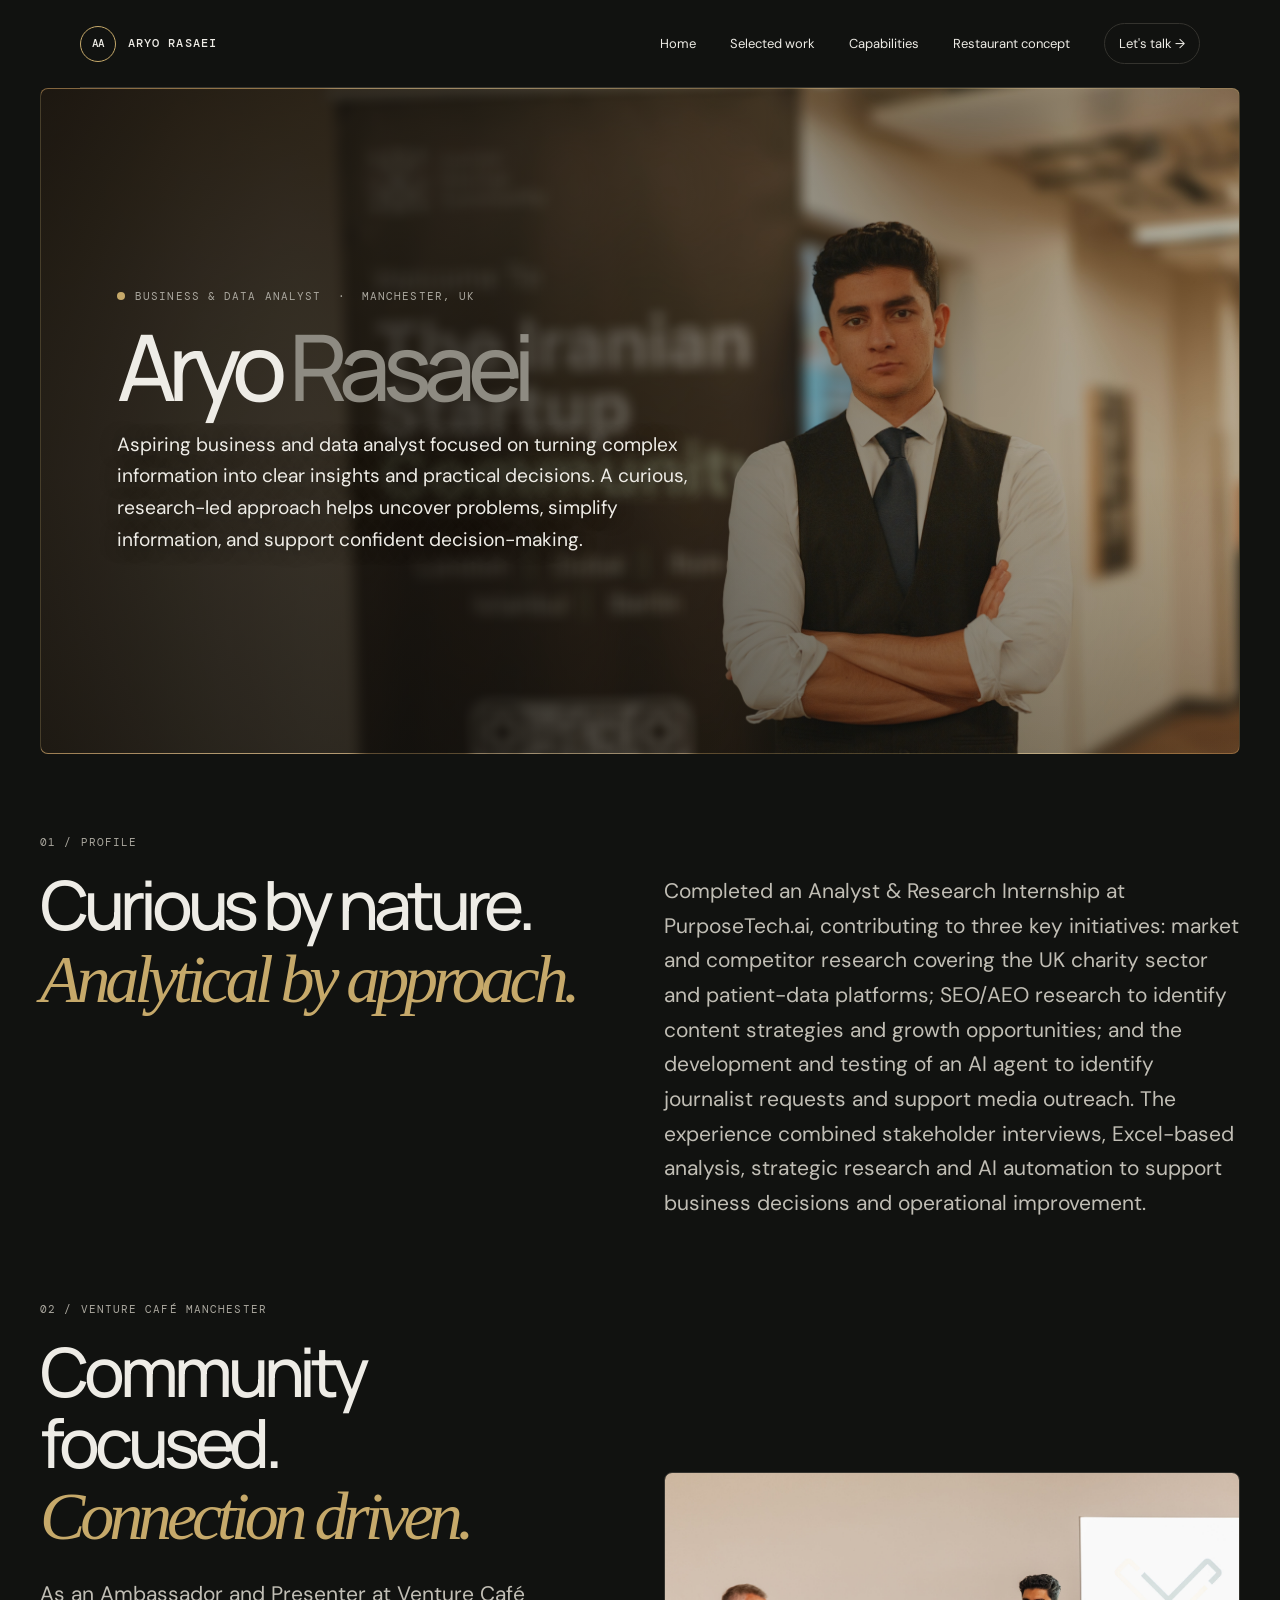
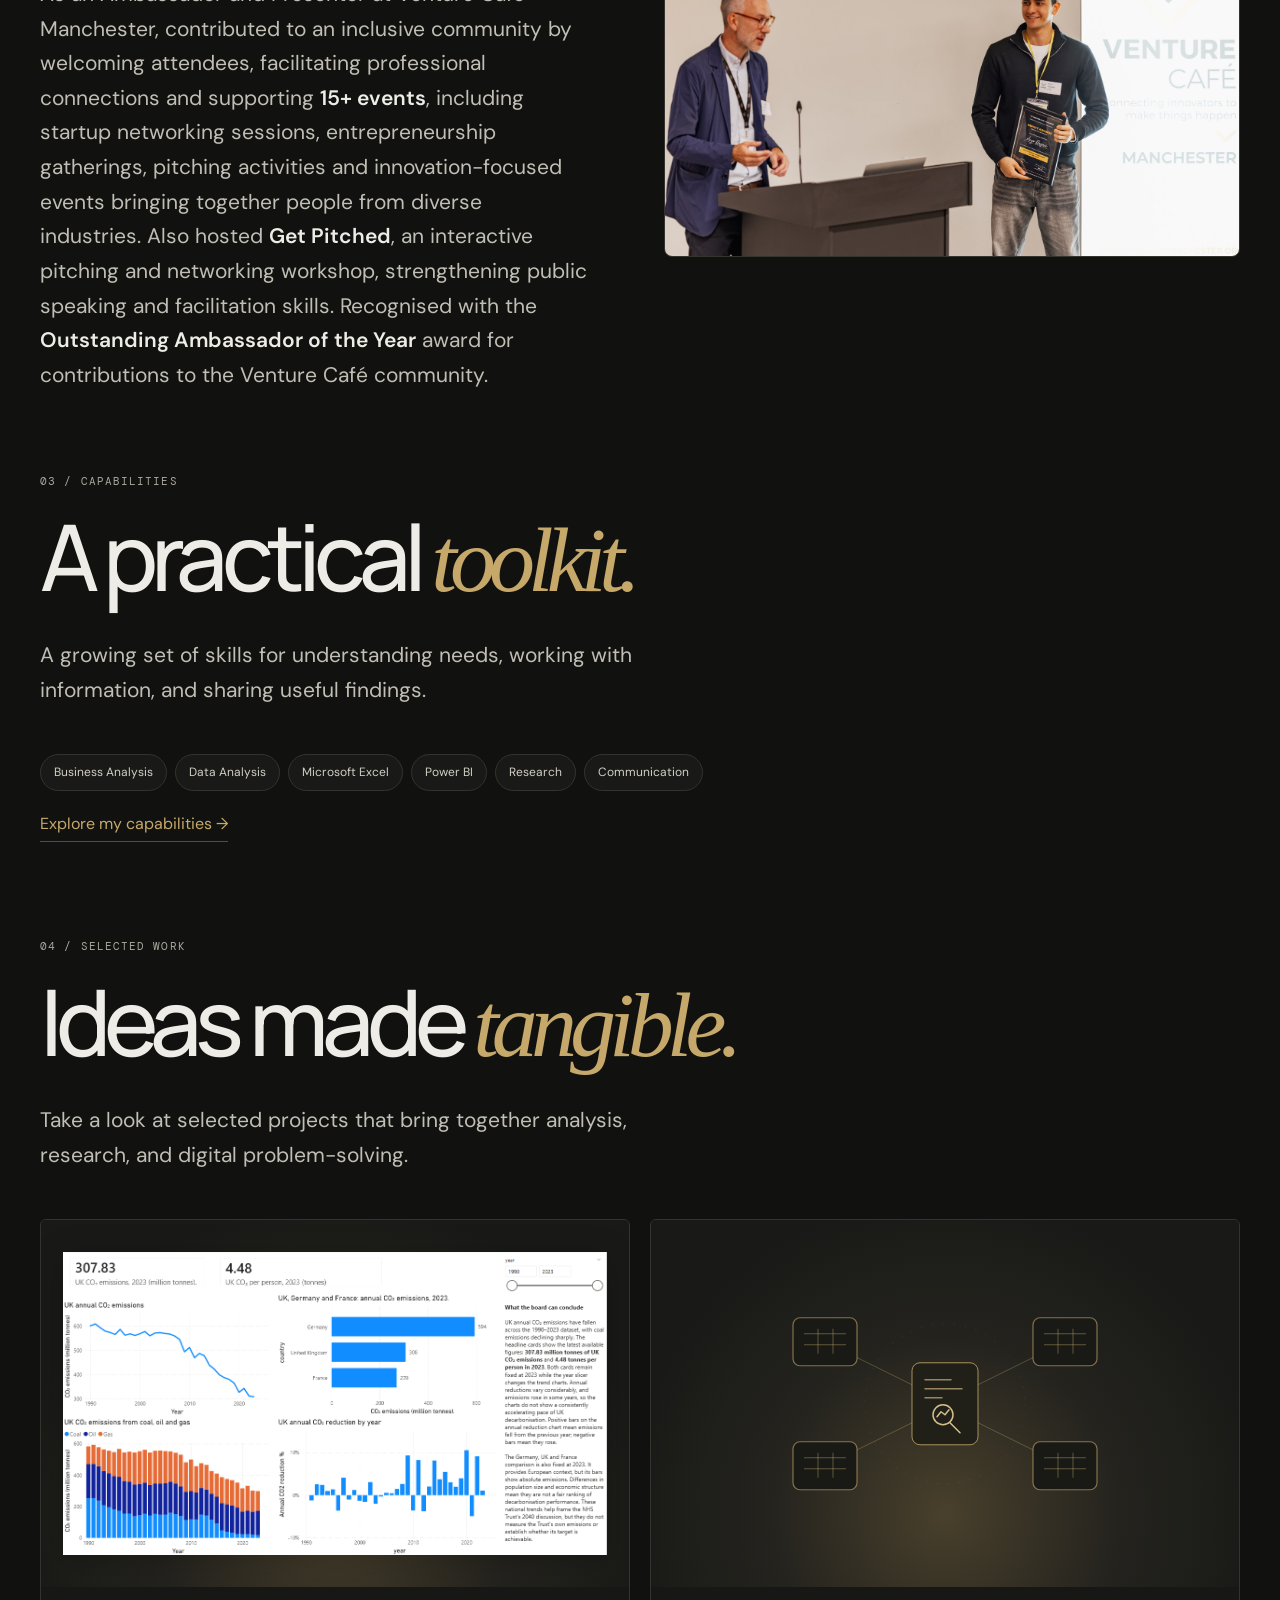
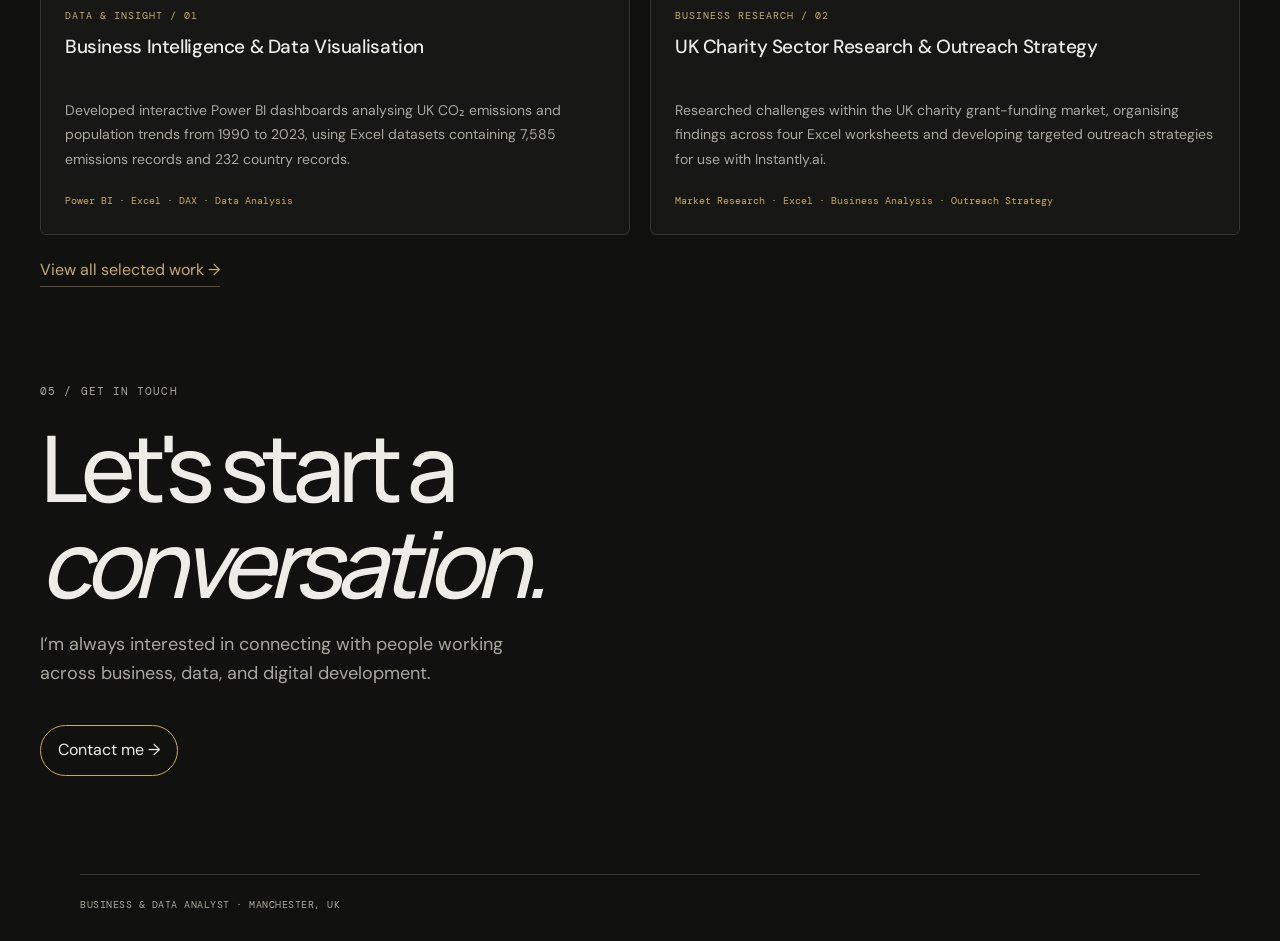
==== index.html @ bb2eeefb "Add responsive navigation menu Add an accessible collapsible menu for compact screens, with keyboard" ====
<!doctype html>
<html lang="en">
<head>
  <meta charset="utf-8">
  <meta name="viewport" content="width=device-width, initial-scale=1">
  <meta name="theme-color" content="#f5f4ef">
  <meta name="description" content="Aryo Rasaei is an aspiring business and data analyst who turns information into clear insights and practical decisions.">
  <title>Aryo Rasaei - Business &amp; Data Analyst</title>
  <link rel="preconnect" href="https://fonts.googleapis.com">
  <link rel="preconnect" href="https://fonts.gstatic.com" crossorigin>
  <link href="https://fonts.googleapis.com/css2?family=DM+Mono:wght@400;500&family=DM+Sans:wght@400;500;600;700&family=Manrope:wght@400;500;600;700;800&display=swap" rel="stylesheet">
  <link rel="stylesheet" href="assets/css/styles.css">
</head>
<body class="homepage">
  <div class="grain" aria-hidden="true"></div>
  <header class="topbar">
    <a class="brand" href="#home" aria-label="Aryo Rasaei, home"><span class="brand-mark">AA</span><span>ARYO RASAEI</span></a>
    <nav aria-label="Main navigation">
      <a href="index.html#home">Home</a>
      <a href="showcase.html">Selected work</a>
      <a href="skills.html">Capabilities</a>
      <a href="restauraunt.html">Restaurant concept</a>
      <a class="nav-cta" href="contact.html">Let's talk &rarr;</a>
    </nav>
  </header>
  <main>
    <section class="hero hero-cinematic" id="home" aria-label="Introduction">
      <div class="hero-overlay">
        <div class="eyebrow reveal"><span class="status-dot"></span>Business &amp; data analyst&nbsp; &middot; &nbsp;Manchester, UK</div>
        <h1 class="reveal delay-1"><span class="name-word">Aryo</span> <span class="soft name-word">Rasaei</span></h1>
        <p class="hero-intro reveal delay-2">Aspiring business and data analyst focused on turning complex information into clear insights and practical decisions. A curious, research-led approach helps uncover problems, simplify information, and support confident decision-making.</p>
      </div>
    </section>

    <section class="section" id="about" aria-labelledby="about-title">
      <p class="section-kicker">01 / Profile</p>
      <div class="about-layout">
        <h2 class="page-title" id="about-title"><span class="heading-word">Curious</span> <span class="heading-word">by</span> <span class="heading-word">nature.</span><br><em><span class="heading-word">Analytical</span> <span class="heading-word">by</span> <span class="heading-word">approach.</span></em></h2>
        <p class="hero-copy">Completed an Analyst &amp; Research Internship at PurposeTech.ai, contributing to three key initiatives: market and competitor research covering the UK charity sector and patient-data platforms; SEO/AEO research to identify content strategies and growth opportunities; and the development and testing of an AI agent to identify journalist requests and support media outreach. The experience combined stakeholder interviews, Excel-based analysis, strategic research and AI automation to support business decisions and operational improvement.</p>
      </div>
    </section>

    <section class="section" id="venture-cafe" aria-labelledby="venture-cafe-title">
      <p class="section-kicker">02 / VENTURE CAFÉ MANCHESTER</p>
      <div class="about-layout venture-layout">
        <div>
          <h2 class="page-title" id="venture-cafe-title"><span class="heading-word">Community</span> <span class="heading-word">focused.</span><br><em><span class="heading-word">Connection</span> <span class="heading-word">driven.</span></em></h2>
          <p class="hero-copy">As an Ambassador and Presenter at Venture Café Manchester, contributed to an inclusive community by welcoming attendees, facilitating professional connections and supporting <strong>15+ events</strong>, including startup networking sessions, entrepreneurship gatherings, pitching activities and innovation-focused events bringing together people from diverse industries. Also hosted <strong>Get Pitched</strong>, an interactive pitching and networking workshop, strengthening public speaking and facilitation skills. Recognised with the <strong>Outstanding Ambassador of the Year</strong> award for contributions to the Venture Café community.</p>
        </div>
        <img class="venture-photo" src="assets/images/venture-cafe.jpg" width="1919" height="1279" alt="Aryo Rasaei holding his Outstanding Ambassador of the Year award beside a presenter at Venture Café Manchester." loading="lazy" decoding="async">
      </div>
    </section>

    <section class="section" id="capabilities" aria-labelledby="capabilities-title">
      <p class="section-kicker">03 / Capabilities</p>
      <h2 class="page-title" id="capabilities-title"><span class="heading-word">A</span> <span class="heading-word">practical</span> <em><span class="heading-word">toolkit.</span></em></h2>
      <p class="hero-copy">A growing set of skills for understanding needs, working with information, and sharing useful findings.</p>
      <div class="tags capability-preview" aria-label="Core capabilities">
        <span>Business Analysis</span><span>Data Analysis</span><span>Microsoft Excel</span>
        <span>Power BI</span><span>Research</span><span>Communication</span>
      </div>
      <p><a class="text-link" href="skills.html">Explore my capabilities &rarr;</a></p>
    </section>

    <section class="section" id="portfolio" aria-labelledby="portfolio-title">
      <p class="section-kicker">04 / Selected work</p>
      <h2 class="page-title" id="portfolio-title"><span class="heading-word">Ideas</span> <span class="heading-word">made</span> <em><span class="heading-word">tangible.</span></em></h2>
      <p class="hero-copy">Take a look at selected projects that bring together analysis, research, and digital problem-solving.</p>
      <div class="work-cards">
        <a class="work-card work-card-data" href="showcase.html#powerbi-project-title" aria-labelledby="home-powerbi-title" aria-describedby="home-powerbi-description">
          <span class="work-card-art">
            <img class="work-card-visual work-card-dashboard" src="assets/images/Screenshot%202026-11-14%20224206.png" width="1165" height="650" alt="UK CO2 emissions Power BI dashboard showing headline figures, historical trends, fuel sources and a country comparison." loading="lazy" decoding="async">
          </span>
          <span class="work-card-copy">
            <small>DATA &amp; INSIGHT / 01</small>
            <strong id="home-powerbi-title">Business Intelligence &amp; Data Visualisation</strong>
            <span class="work-card-description" id="home-powerbi-description">Developed interactive Power BI dashboards analysing UK CO&#8322; emissions and population trends from 1990 to 2023, using Excel datasets containing 7,585 emissions records and 232 country records.</span>
            <span class="work-card-skills">Power BI &middot; Excel &middot; DAX &middot; Data Analysis</span>
          </span>
        </a>
        <a class="work-card work-card-research" href="showcase.html#research-project-title" aria-labelledby="home-research-title" aria-describedby="home-research-description">
          <span class="work-card-art" aria-hidden="true">
            <!-- Four worksheet nodes connect to a central research document. -->
            <svg class="work-card-visual work-card-research-map" viewBox="0 0 480 270" focusable="false" fill="none">
              <g stroke="#c6a96a" stroke-width="1" opacity=".32">
                <path d="M207 116 120 73M273 116l87-43M207 154l-87 43M273 154l87 43" />
                <circle cx="240" cy="135" r="80" stroke-dasharray="2 9" opacity=".3" />
              </g>
              <g fill="#191a16" stroke="#c6a96a" stroke-width="1.2" stroke-opacity=".6">
                <rect x="88" y="49" width="64" height="48" rx="7" />
                <rect x="328" y="49" width="64" height="48" rx="7" />
                <rect x="88" y="173" width="64" height="48" rx="7" />
                <rect x="328" y="173" width="64" height="48" rx="7" />
              </g>
              <g stroke="#c6a96a" stroke-width="1" opacity=".42">
                <path d="M99 65h42M99 76h42M113 60v25M128 60v25M339 65h42M339 76h42M353 60v25M368 60v25M99 189h42M99 200h42M113 184v25M128 184v25M339 189h42M339 200h42M353 184v25M368 184v25" />
              </g>
              <rect x="207" y="94" width="66" height="82" rx="8" fill="#202019" stroke="#c6a96a" stroke-opacity=".8" />
              <g stroke="#d4bd88" stroke-width="1.5" stroke-linecap="round" stroke-linejoin="round">
                <path d="M220 111h26M220 120h37M220 129h17" opacity=".65" />
                <circle cx="238" cy="146" r="10" />
                <path d="m245 154 10 10M232 148l4-5 4 3 4-5" />
              </g>
            </svg>
          </span>
          <span class="work-card-copy">
            <small>BUSINESS RESEARCH / 02</small>
            <strong id="home-research-title">UK Charity Sector Research &amp; Outreach Strategy</strong>
            <span class="work-card-description" id="home-research-description">Researched challenges within the UK charity grant-funding market, organising findings across four Excel worksheets and developing targeted outreach strategies for use with Instantly.ai.</span>
            <span class="work-card-skills">Market Research &middot; Excel &middot; Business Analysis &middot; Outreach Strategy</span>
          </span>
        </a>
      </div>
      <p><a class="text-link" href="showcase.html">View all selected work &rarr;</a></p>
    </section>

    <section class="section" id="contact" aria-labelledby="contact-title">
      <p class="section-kicker">05 / Get in touch</p>
      <h2 class="contact-title" id="contact-title"><span class="heading-word">Let's</span> <span class="heading-word">start</span> <span class="heading-word">a</span> <em><span class="heading-word">conversation.</span></em></h2>
      <p class="contact-copy">I’m always interested in connecting with people working across business, data, and digital development.</p>
      <a class="contact-button" href="contact.html">Contact me &rarr;</a>
    </section>
  </main>
  <footer><span>BUSINESS &amp; DATA ANALYST &middot; MANCHESTER, UK</span></footer>
  <script src="assets/js/script.js" defer></script>
  <script src="assets/js/navigation.js" defer></script>
</body>
</html>
---- assets/css/styles.css ----
/* Shared foundation */
:root {
  color-scheme: dark;
  --paper: #111210;
  --ink: #eeece6;
  --muted: #aaa79e;
  --line: #34332e;
  --accent: #c6a96a;
  --serif: Georgia, "Times New Roman", serif;
  --sans: "DM Sans", "Segoe UI", sans-serif;
  --mono: "DM Mono", Consolas, monospace;
}

* { box-sizing: border-box; }

html { scroll-behavior: smooth; }

body {
  min-width: 320px;
  margin: 0;
  background: var(--paper);
  color: var(--ink);
  font-family: var(--sans);
  font-size: 16px;
  line-height: 1.65;
  -webkit-font-smoothing: antialiased;
}

a { color: inherit; text-decoration-thickness: 1px; text-underline-offset: 4px; transition: color .2s ease, border-color .2s ease, background-color .2s ease; }
a:hover { color: var(--accent); }

.topbar {
  width: min(1120px, calc(100% - 64px));
  min-height: 88px;
  margin: 0 auto;
  display: flex;
  align-items: center;
  justify-content: space-between;
  gap: 28px;
  border-bottom: 1px solid var(--line);
}

.brand {
  display: inline-flex;
  align-items: center;
  gap: 12px;
  font-family: var(--mono);
  font-size: 12px;
  font-weight: 500;
  letter-spacing: .09em;
  text-decoration: none;
}

.brand-mark {
  display: grid;
  width: 36px;
  height: 36px;
  place-items: center;
  border: 1px solid var(--accent);
  border-radius: 50%;
  font-size: 11px;
  letter-spacing: -.06em;
}

nav { display: flex; align-items: center; gap: clamp(14px, 3vw, 34px); }
nav a { font-size: 13px; text-decoration: none; }
nav .nav-cta { padding: 9px 14px; border: 1px solid var(--line); border-radius: 999px; }
nav .nav-cta:hover { border-color: var(--accent); }

main { width: min(1200px, calc(100% - 64px)); margin: 0 auto; }

footer {
  width: min(1120px, calc(100% - 64px));
  margin: 80px auto 0;
  padding: 22px 0 28px;
  display: flex;
  justify-content: space-between;
  gap: 18px;
  border-top: 1px solid var(--line);
  color: var(--muted);
  font-family: var(--mono);
  font-size: 10px;
  letter-spacing: .05em;
}

@media (max-width: 680px) {
  .topbar, main, footer { width: min(100% - 36px, 520px); }
  .topbar { min-height: 76px; align-items: flex-start; padding: 18px 0; flex-direction: column; gap: 14px; }
  nav { width: 100%; flex-wrap: wrap; gap: 10px 18px; }
  nav a { font-size: 12px; }
  footer { flex-direction: column; }
}

/* Page content */
.hero { min-height: 0; padding: clamp(28px, 5vh, 48px) 0 clamp(36px, 5vh, 54px); }
.hero-cinematic { position: relative; display: flex; min-height: clamp(530px, 74vh, 680px); align-items: center; overflow: hidden; padding: clamp(36px, 6vw, 76px); border: 1px solid #c6a96a44; border-radius: 8px; isolation: isolate; background: #191713 url("../images/hero-photo.jpg") center 68% / cover no-repeat; }
.hero-cinematic::before { position: absolute; z-index: -1; inset: 0; background: linear-gradient(90deg, rgb(12 12 10 / 82%) 0%, rgb(12 12 10 / 68%) 36%, rgb(12 12 10 / 28%) 64%, rgb(12 12 10 / 4%) 100%), linear-gradient(0deg, rgb(12 12 10 / 24%), transparent 42%); content: ""; }
.hero-overlay { width: min(58%, 660px); }
.text-link { display: inline-block; color: var(--accent); text-decoration: none; border-bottom: 1px solid #c6a96a66; padding-bottom: 3px; }
.text-link:hover { border-color: var(--accent); }
.profile-frame { position: relative; width: 100%; max-width: 450px; justify-self: end; margin: 0; padding: 8px; overflow: hidden; border: 1px solid var(--line); border-radius: 8px; background: #191a17; box-shadow: 0 18px 44px #0005; }
.profile-frame img { display: block; width: 100%; aspect-ratio: 4 / 3.8; object-fit: cover; object-position: 50% 34%; border-radius: 4px; transition: transform .3s ease; }
.profile-frame img:hover { transform: scale(1.05); }
.profile-frame figcaption { padding: 13px 5px 3px; color: var(--muted); font-family: var(--mono); font-size: 10px; letter-spacing: .06em; text-transform: uppercase; }
.eyebrow, .section-kicker, .project-meta, .skill-row small {
  color: var(--muted);
  font-family: var(--mono);
  font-size: 11px;
  letter-spacing: .1em;
  text-transform: uppercase;
}
.eyebrow { display: flex; align-items: center; gap: 10px; }
.status-dot { width: 8px; height: 8px; border-radius: 50%; background: var(--accent); }
.hero h1 {
  margin: 16px 0 18px;
  font-family: Manrope, var(--sans);
  font-size: clamp(58px, 7.2vw, 92px);
  font-weight: 500;
  letter-spacing: -.09em;
  line-height: .98;
}
.name-word { display: inline-block; transition: transform .3s ease; }
.name-word:hover { transform: scale(1.05); }
.soft { color: #8e8b82; }
.hero-bottom { display: block; min-width: 0; }
.hero-intro { width: min(100%, 58ch); margin: 0; color: #eeece6; font-size: clamp(17px, 1.5vw, 20px); line-height: 1.65; text-wrap: pretty; text-shadow: 0 1px 18px #0009; }
/* Homepage descriptive paragraphs grow into the existing surrounding space. */
.homepage :is(.hero-intro, .hero-copy, .contact-copy) {
  transform-origin: top center;
  transition: scale .35s cubic-bezier(.22, 1, .36, 1);
}
.homepage .hero-cinematic .hero-intro { transform-origin: top right; }
@media (hover: hover) and (pointer: fine) and (prefers-reduced-motion: no-preference) {
  .homepage :is(.hero-intro, .hero-copy, .contact-copy):hover { scale: 1.08; }
}
@media (max-width: 680px) {
  .homepage .hero-cinematic .hero-intro { transform-origin: top center; }
}
@media (prefers-reduced-motion: reduce) {
  .homepage :is(.hero-intro, .hero-copy, .contact-copy) { transition: none; }
}
.hero-copy { max-width: 620px; color: #c1beb5; font-size: clamp(17px, 2vw, 21px); line-height: 1.65; }
.hero-copy strong { color: var(--ink); font-weight: 600; }
.section { padding-top: clamp(64px, 10vw, 120px); min-height: 55vh; }
.section:not(.hero) { padding-top: clamp(42px, 6vw, 68px); min-height: 0; }
.section-kicker { margin-bottom: 18px; }
.page-title, .contact-title {
  max-width: 850px;
  margin: 0 0 30px;
  font-family: Manrope, var(--sans);
  font-size: clamp(46px, 8vw, 92px);
  font-weight: 500;
  letter-spacing: -.075em;
  line-height: 1.05;
}
.page-title em { color: var(--accent); font-family: var(--serif); font-weight: 400; }
.heading-word { display: inline-block; transform: scale(1); transform-origin: center; transition: transform .3s ease; }
.heading-word:hover { transform: scale(1.07); }
.section > .hero-copy { margin: 0 0 46px; }
.about-layout { display: grid; grid-template-columns: minmax(280px, .95fr) minmax(300px, 1fr); gap: clamp(28px, 6vw, 82px); align-items: start; }
.about-layout .page-title { margin-bottom: 0; font-size: clamp(38px, 6vw, 68px); }
.about-layout .hero-copy { margin: 5px 0 0; }
.project { display: grid; grid-template-columns: 1fr 1fr; gap: 44px; align-items: center; padding: 44px 0; border-top: 1px solid var(--line); }
.project h2, main > h2 { margin: 14px 0; font-size: clamp(24px, 3vw, 34px); font-weight: 500; letter-spacing: -.04em; line-height: 1.2; }
.project p { max-width: 480px; color: var(--muted); }
.project-meta { display: flex; gap: 18px; }
.tags { display: flex; flex-wrap: wrap; gap: 8px; margin-top: 22px; }
.tags span { padding: 6px 10px; border: 1px solid var(--line); border-radius: 999px; color: var(--muted); font-size: 12px; }
.capability-preview { margin: 26px 0 20px; }
.capability-preview span { padding: 8px 13px; color: #d2cfc6; background: #191a17; }
.work-cards { display: grid; grid-template-columns: repeat(2, minmax(0, 1fr)); gap: 20px; margin: 30px 0 22px; }
.work-card { display: grid; overflow: hidden; border: 1px solid var(--line); border-radius: 6px; background: #171815; text-decoration: none; transition: border-color .25s ease, transform .25s ease, box-shadow .25s ease; }
.work-card:hover { border-color: #8e784b; color: var(--ink); transform: translateY(-4px); box-shadow: 0 18px 38px #0005; }
.work-card-art { position: relative; display: grid; min-height: 190px; place-items: center; overflow: hidden; background: radial-gradient(ellipse at 50% 80%, #49402c 0, #24231e 42%, #191a17 76%); }
.work-card-restaurant .work-card-art { background: radial-gradient(ellipse at 50% 55%, #453328 0, #29221d 42%, #191a17 78%); }
.art-label { position: absolute; top: 14px; left: 16px; color: #aaa79e; font: 10px var(--mono); letter-spacing: .1em; }
.mini-chart { display: flex; width: 54%; height: 94px; align-items: end; gap: 10px; border-bottom: 1px solid #6b6048; }
.mini-chart i { flex: 1; height: 35%; background: #8e784b; transition: height .3s ease; }
.mini-chart i:nth-child(2) { height: 53%; }
.mini-chart i:nth-child(3) { height: 68%; background: #ad925a; }
.mini-chart i:nth-child(4) { height: 48%; }
.mini-chart i:nth-child(5) { height: 91%; background: var(--accent); }
.work-card:hover .mini-chart i { height: 82%; }
.mini-plate { width: 118px; aspect-ratio: 1; border: 1px solid #c6a96a; border-radius: 50%; box-shadow: 0 0 0 10px #c6a96a12, 0 0 40px #c6a96a18; }
.mini-plate::after { display: block; width: 62%; aspect-ratio: 1; margin: 19%; border: 1px solid #c6a96a77; border-radius: 50%; content: ""; }
.work-card-copy { display: grid; gap: 7px; padding: 18px 20px 20px; }
.work-card-copy small { color: var(--accent); font: 10px var(--mono); letter-spacing: .1em; }
.work-card-copy strong { font-size: 19px; font-weight: 500; letter-spacing: -.02em; }
.work-card-copy > span { color: var(--muted); font-size: 12px; }
.project-visual { display: grid; min-height: 260px; place-items: center; overflow: hidden; background: #1a1b18; border: 1px solid var(--line); }
.visual-dash { background: #191a16; }
.dash-card { width: min(78%, 360px); padding: 24px; background: #22231f; box-shadow: 0 16px 44px #0008; }
.dash-title { font-size: 13px; font-weight: 600; }
.chart { height: 130px; margin-top: 20px; display: flex; align-items: end; gap: 10px; border-bottom: 1px solid var(--line); }
.chart i { flex: 1; height: 40%; background: #8e784b; }
.chart i:nth-child(2n) { height: 62%; }
.chart i:nth-child(3n) { height: 82%; background: #c6a96a; }
.chart i:last-child { height: 96%; }
.visual-restaurant { background: #211d18; }
.plate { display: grid; width: 190px; aspect-ratio: 1; place-items: center; border-radius: 50%; background: #d8d0c1; box-shadow: 0 18px 40px #0008; }
.plate-inner { width: 70%; aspect-ratio: 1; border: 2px solid #b76d44; border-radius: 50%; background: radial-gradient(ellipse at 40% 40%, #82904e 0 12%, transparent 13%), radial-gradient(ellipse at 62% 60%, #c47b48 0 18%, transparent 19%), #e2d4b8; }
.skills-list { margin: 48px 0 36px; border-top: 1px solid var(--line); }
.skill-row { display: grid; grid-template-columns: 70px 1fr 1fr; gap: 20px; align-items: center; min-height: 78px; border-bottom: 1px solid var(--line); }
.skill-row strong { font-size: 19px; font-weight: 500; }
.skill-row span { color: var(--muted); text-align: right; }
.contact-title { margin-bottom: 14px; }
.contact-copy { max-width: 520px; color: var(--muted); font-size: 18px; }
.contact-page > p a { font-size: 18px; }
.contact-button { display: inline-block; margin: 18px 0; padding: 11px 17px; border: 1px solid var(--accent); border-radius: 999px; background: transparent; color: var(--ink); font: inherit; text-decoration: none; cursor: pointer; transition: background-color .2s ease, color .2s ease, transform .2s ease; }
.contact-button:hover { background: var(--accent); color: #171611; transform: translateY(-2px); }
.booking-form { display: grid; max-width: 560px; gap: 18px; margin: 32px 0; }
.booking-form label { display: grid; gap: 7px; color: var(--muted); font-size: 14px; }
.booking-form input, .booking-form textarea { width: 100%; padding: 12px 13px; border: 1px solid var(--line); border-radius: 4px; background: #1b1c19; color: var(--ink); font: inherit; transition: border-color .2s ease, background-color .2s ease; }
.booking-form input:focus, .booking-form textarea:focus { outline: 2px solid var(--accent); outline-offset: 2px; border-color: var(--accent); }

@media (max-width: 680px) {
  .hero { min-height: 0; padding: 24px 0 38px; }
  .hero-cinematic { min-height: clamp(580px, 84svh, 740px); align-items: end; padding: 30px 24px; background-position: 63% 68%; }
  .hero-cinematic::before { background: linear-gradient(0deg, rgb(12 12 10 / 90%) 0%, rgb(12 12 10 / 72%) 42%, rgb(12 12 10 / 20%) 100%), linear-gradient(90deg, rgb(12 12 10 / 16%), transparent 75%); }
  .hero-overlay { width: 100%; }
  .hero h1 { margin: 13px 0 16px; font-size: clamp(48px, 12vw, 72px); }
  .hero-intro { max-width: 48ch; font-size: 16px; line-height: 1.55; }
  .section:not(.hero) { padding-top: 44px; }
  .about-layout { grid-template-columns: 1fr; gap: 18px; }
  .about-layout .page-title { font-size: clamp(38px, 11vw, 58px); }
  .work-cards { grid-template-columns: 1fr; gap: 14px; }
  .work-card-art { min-height: 160px; }
  .project { grid-template-columns: 1fr; gap: 24px; }
  .project-visual { min-height: 220px; }
  .skill-row { grid-template-columns: 38px 1fr; gap: 10px; padding: 14px 0; }
  .skill-row span { grid-column: 2; text-align: left; }
}

@media (min-width: 681px) and (max-width: 900px) {
  main { width: min(1200px, calc(100% - 48px)); }
  .hero-cinematic { min-height: 560px; padding: 38px; background-position: 60% 68%; }
  .hero-overlay { width: min(62%, 570px); }
  .hero h1 { font-size: clamp(56px, 6.8vw, 76px); }
  .about-layout { grid-template-columns: 1fr; gap: 16px; }
}

@media (prefers-reduced-motion: reduce) {
  html { scroll-behavior: auto; }
  *, *::before, *::after { animation-duration: .01ms !important; transition-duration: .01ms !important; }
  .heading-word { transition: none; }
  .name-word, .profile-frame img { transition: none; }
}

/* Expandable skill descriptions */
.skill-row { grid-template-columns: 70px minmax(0, 1fr) minmax(150px, 1fr); }
.skill-trigger {
  justify-self: start;
  padding: 0;
  border: 0;
  background: transparent;
  color: var(--ink);
  font: inherit;
  font-size: 19px;
  font-weight: 500;
  text-align: left;
  cursor: pointer;
}
.skill-trigger { transition: color .2s ease; }
.skill-trigger:hover { color: var(--accent); }
.skill-trigger:focus-visible { outline: 2px solid var(--accent); outline-offset: 5px; }
.skill-description {
  grid-column: 2 / -1;
  max-height: 0;
  margin: 0;
  overflow: hidden;
  color: var(--muted);
  opacity: 0;
  transform: translateY(-4px);
  transition: max-height .28s ease, opacity .2s ease, transform .2s ease, margin .2s ease;
}
.skill-row:hover .skill-description,
.skill-row:focus-within .skill-description,
.skill-row.is-open .skill-description {
  max-height: 5em;
  margin: 0 0 18px;
  opacity: 1;
  transform: translateY(0);
}
@media (max-width: 680px) {
  .skill-row { grid-template-columns: 38px 1fr; }
  .skill-trigger { grid-column: 2; }
  .skill-row > span { grid-column: 2; text-align: left; }
  .skill-description { grid-column: 2; }
}
@media (prefers-reduced-motion: reduce) {
  .skill-description { transition: none; }
}

/* Venture Café experience: preserve the complete event photograph. */
.homepage .venture-layout { align-items: center; }
.homepage .venture-layout .hero-copy { margin: 24px 0 0; }
.homepage .venture-photo {
  display: block;
  width: 100%;
  height: auto;
  border: 1px solid var(--line);
  border-radius: 8px;
  transition: transform .35s ease;
}
@media (max-width: 900px) {
  .homepage .venture-layout { row-gap: 48px; }
}
@media (hover: hover) and (pointer: fine) and (prefers-reduced-motion: no-preference) {
  .homepage .venture-photo:hover { transform: scale(1.05); }
}
@media (prefers-reduced-motion: reduce) {
  .homepage .venture-photo { transition: none; }
}

/* Compact Skills orbit and separate evidence panel; isolated to this page. */
.skills-page .skills-orbit {
  display: grid;
  grid-template-columns: 600px minmax(0, 1fr);
  align-items: center;
  gap: 48px;
  margin: 32px 0;
  overflow-anchor: none;
}
.skills-page .skills-orbit__stage { position: relative; width: 500px; height: 500px; overflow: clip; overflow-clip-margin: 5px; }
.skills-page .skills-orbit__list { position: absolute; inset: 0; margin: 0; padding: 0; list-style: none; pointer-events: none; }
.skills-page .skills-orbit__item {
  position: absolute;
  left: var(--skill-x);
  top: var(--skill-y);
  width: 112px;
  height: 112px;
  transform: translate(-50%, -50%);
  pointer-events: auto;
}
.skills-page .skills-orbit__control {
  display: flex;
  flex-direction: column;
  align-items: center;
  justify-content: center;
  gap: 7px;
  width: 100%;
  height: 100%;
  padding: 12px;
  border: 1px solid rgb(198 169 106 / 55%);
  border-radius: 50%;
  background: var(--paper);
  color: var(--ink);
  font: inherit;
  line-height: 1.35;
  text-align: center;
  cursor: pointer;
  transition: transform .35s ease, border-color .35s ease, box-shadow .35s ease;
}
.skills-page .skills-orbit__number { color: var(--accent); font: 10px var(--mono); }
.skills-page .skills-orbit__name { font-size: 13px; font-weight: 500; }
/* Retain the supporting taglines for assistive technology without crowding circles. */
.skills-page .skills-orbit__tagline { position: absolute; width: 1px; height: 1px; overflow: hidden; clip-path: inset(50%); }
.skills-page .skills-orbit__control:is(.is-previewed, [aria-pressed="true"]) { border-color: var(--accent); box-shadow: 0 0 24px rgb(198 169 106 / 15%); }
.skills-page .skills-orbit__control:focus-visible { outline: 2px solid var(--accent); outline-offset: 4px; }
.skills-page .skills-orbit__centre { position: relative; height: 440px; min-width: 0; border-left: 1px solid rgb(198 169 106 / 30%); }
.skills-page .skills-orbit__content { position: absolute; inset: 0; padding: 24px 0 24px 36px; overflow: auto; }
.skills-page .skills-orbit__label { margin: 0 0 20px; color: var(--accent); font: 10px var(--mono); letter-spacing: .1em; }
.skills-page .skills-orbit__title { margin: 0 0 18px; color: var(--ink); font: 500 30px/1.2 Manrope, var(--sans); letter-spacing: -.04em; }
.skills-page .skills-orbit__source { margin: 0 0 16px; color: var(--accent); font: 11px/1.6 var(--mono); }
.skills-page .skills-orbit__detail { margin: 0; color: var(--muted); font-size: 16px; }
.skills-page .skills-orbit__instruction { margin: 24px 0 0; color: var(--muted); font-size: 13px; }
.skills-page .skills-orbit__ghost { pointer-events: none; }
@media (hover: hover) and (pointer: fine) {
  .skills-page .skills-orbit__control:hover { transform: scale(1.1); }
}
@media (max-width: 1099px) {
  .skills-page .skills-orbit { grid-template-columns: minmax(0, 1fr); gap: 32px; }
  .skills-page .skills-orbit__stage { width: 100%; height: auto; overflow: visible; }
  .skills-page .skills-orbit__list { position: static; display: grid; grid-template-columns: repeat(2, minmax(0, 1fr)); gap: 22px; padding: 8px; justify-items: center; }
  .skills-page .skills-orbit__item { position: static; transform: none; }
  .skills-page .skills-orbit__centre { height: 500px; border-left: 0; border-top: 1px solid rgb(198 169 106 / 30%); }
  .skills-page .skills-orbit__content { padding: 28px 0 0; }
}
@media (prefers-reduced-motion: reduce) {
  .skills-page .skills-orbit__control { transition: none !important; }
  .skills-page .skills-orbit__control:hover { transform: none; }
}


/* Original subtle orbital atmosphere; skills and network remain stationary. */
.skills-page .skills-orbit__stage { justify-self: center; isolation: isolate; }
.skills-page .skills-orbit__list { z-index: 2; }
.skills-page .skills-galaxy { position: absolute; inset: 0; z-index: 0; overflow: hidden; border-radius: 50%; pointer-events: none; }
/* Rotate only the existing decorative layer about the fixed orbit centre.
   The mobile star field rotates inside its unchanged clipping container. */
@keyframes skills-galaxy-revolution {
  from { transform: rotate(0deg); }
  to { transform: rotate(360deg); }
}
@media (min-width: 1100px) and (prefers-reduced-motion: no-preference) {
  .skills-page .skills-galaxy { transform-origin: 50% 50%; animation: skills-galaxy-revolution 60s linear infinite; }
}
@media (max-width: 1099px) and (prefers-reduced-motion: no-preference) {
  .skills-page .skills-galaxy__stars { transform-origin: 50% 50%; animation: skills-galaxy-revolution 60s linear infinite; }
}
.skills-page .skills-galaxy::before {
  content: "";
  position: absolute;
  inset: 4%;
  border-radius: 50%;
  background:
    radial-gradient(ellipse at 52% 48%, rgb(198 169 106 / 12%), transparent 48%),
    radial-gradient(ellipse at 30% 60%, rgb(112 100 127 / 10%), transparent 54%),
    radial-gradient(ellipse at 68% 35%, rgb(161 134 85 / 9%), transparent 52%);
  filter: blur(18px);
  transform: rotate(-25deg) scaleY(.72);
}
.skills-page .skills-galaxy__stars {
  position: absolute;
  inset: 3%;
  opacity: .55;
  background:
    radial-gradient(circle at 17% 24%, #ded7c4 0 .7px, transparent 1.2px),
    radial-gradient(circle at 42% 12%, #c6a96a 0 .6px, transparent 1.1px),
    radial-gradient(circle at 76% 21%, #ded7c4 0 .7px, transparent 1.3px),
    radial-gradient(circle at 88% 49%, #c6a96a 0 .6px, transparent 1.2px),
    radial-gradient(circle at 63% 82%, #ded7c4 0 .8px, transparent 1.3px),
    radial-gradient(circle at 24% 78%, #ded7c4 0 .7px, transparent 1.2px),
    radial-gradient(circle at 9% 59%, #c6a96a 0 .5px, transparent 1px),
    radial-gradient(circle at 34% 38%, #ded7c4 0 .7px, transparent 1.2px),
    radial-gradient(circle at 62% 31%, #c6a96a 0 .5px, transparent 1.1px),
    radial-gradient(circle at 70% 62%, #ded7c4 0 .7px, transparent 1.2px),
    radial-gradient(circle at 39% 66%, #ded7c4 0 .5px, transparent 1px),
    radial-gradient(circle at 81% 76%, #c6a96a 0 .6px, transparent 1.1px),
    radial-gradient(circle at 51% 91%, #ded7c4 0 .5px, transparent 1px),
    radial-gradient(circle at 29% 15%, #ded7c4 0 .5px, transparent 1px),
    radial-gradient(circle at 55% 40%, #c6a96a 0 .6px, transparent 1.1px),
    radial-gradient(circle at 15% 41%, #ded7c4 0 .5px, transparent 1px);
}
/* Tiny decorative stars change opacity only, without affecting layout or hit testing. */
.skills-page .skills-galaxy__twinkle {
  position: absolute;
  left: var(--star-x);
  top: var(--star-y);
  width: var(--star-size);
  height: var(--star-size);
  border-radius: 50%;
  background: var(--star-colour);
  opacity: .18;
  pointer-events: none;
}
@keyframes skills-galaxy-twinkle {
  0%, 100% { opacity: .1; }
  50% { opacity: var(--star-peak, .32); }
}
@media (prefers-reduced-motion: no-preference) {
  .skills-page .skills-galaxy__twinkle {
    animation: skills-galaxy-twinkle var(--star-duration) ease-in-out var(--star-delay) infinite;
  }
}
.skills-page .skills-galaxy__ring {
  position: absolute;
  inset: 13%;
  border: 1px solid rgb(198 169 106 / 13%);
  border-radius: 50%;
  box-shadow: 0 0 22px rgb(198 169 106 / 3%), inset 0 0 22px rgb(198 169 106 / 3%);
}
.skills-page .skills-galaxy__ring--inclined {
  inset: 9%;
  border-color: rgb(198 169 106 / 9%);
  transform: rotate(-28deg) scaleY(.48);
}
.skills-page .skills-galaxy__core {
  position: absolute;
  inset: 34%;
  border-radius: 50%;
  background: radial-gradient(circle, rgb(236 219 179 / 18%) 0, rgb(198 169 106 / 9%) 20%, rgb(198 169 106 / 3%) 44%, transparent 70%);
}
.skills-page .skills-galaxy__core::after {
  content: "";
  position: absolute;
  inset: calc(50% - 2px);
  border-radius: 50%;
  background: #c6a96a;
  box-shadow: 0 0 12px 3px rgb(198 169 106 / 24%), 0 0 36px 12px rgb(198 169 106 / 8%);
}
.skills-page .skills-orbit__control {
  background: radial-gradient(circle at 32% 20%, #29271f, #171814 65%);
  border-color: rgb(198 169 106 / 48%);
  box-shadow: inset 0 1px 0 rgb(238 236 230 / 5%), 0 8px 20px rgb(0 0 0 / 22%);
}
.skills-page .skills-orbit__control:is(.is-previewed, [aria-pressed="true"]) {
  border-color: var(--accent);
  box-shadow: inset 0 1px 0 rgb(238 236 230 / 8%), 0 0 22px rgb(198 169 106 / 18%), 0 8px 22px rgb(0 0 0 / 25%);
}
@media (max-width: 1099px) {
  .skills-page .skills-galaxy { opacity: .45; }
  .skills-page .skills-galaxy__ring,
  .skills-page .skills-galaxy__core { display: none; }
}


/* Stationary, noninteractive constellation inside the existing 500px orbit. */
.skills-page .skills-orbit .skills-network {
  position: absolute;
  left: 50%;
  top: 50%;
  width: 200px;
  height: 200px;
  transform: translate(-50%, -50%);
  z-index: 1;
  overflow: visible;
  pointer-events: none;
}
.skills-page .skills-network__path { opacity: .65; transition: opacity .3s ease; }
.skills-page .skills-network__path line { stroke: var(--accent); stroke-width: .75; stroke-opacity: .55; transition: stroke-opacity .3s ease, filter .3s ease; }
.skills-page .skills-network__path circle { fill: #ded7c4; transition: fill .3s ease, filter .3s ease; }
.skills-page .skills-network.has-active .skills-network__path { opacity: .22; }
.skills-page .skills-network.has-active .skills-network__path.is-active { opacity: 1; }
.skills-page .skills-network__path.is-active line { stroke-opacity: 1; filter: drop-shadow(0 0 2px rgb(198 169 106 / 45%)); }
.skills-page .skills-network__path.is-active circle { fill: var(--accent); filter: drop-shadow(0 0 4px rgb(198 169 106 / 80%)); }
.skills-page .skills-network__hub { fill: rgb(17 18 16 / 60%); stroke: rgb(198 169 106 / 35%); stroke-width: .75; }
.skills-page .skills-network__label { fill: var(--accent); font: 9px var(--mono); letter-spacing: .12em; }
.skills-page .skills-orbit__stage:has(.skills-network) .skills-galaxy__core::after { display: none; }
@media (max-width: 1099px) {
  .skills-page .skills-orbit .skills-network { display: none; }
}
@media (prefers-reduced-motion: reduce) {
  .skills-page .skills-network__path,
  .skills-page .skills-network__path line,
  .skills-page .skills-network__path circle { transition: none !important; }
}


/* Certification styles are confined to the Skills page. */
.skills-page .skills-certifications { margin: 56px 0 36px; }
.skills-page .skills-certifications .page-title { font-size: clamp(38px, 5vw, 64px); }
.skills-page .skills-certificate {
  display: grid;
  grid-template-columns: minmax(0, 2fr) minmax(0, 3fr);
  align-items: center;
  gap: clamp(24px, 3vw, 36px);
  padding: clamp(20px, 2vw, 28px);
  border: 1px solid var(--line);
  border-radius: 8px;
  background: #171814;
  transition: border-color .35s ease;
}
.skills-page .skills-certificate:is(:hover, :focus-within) { border-color: rgb(198 169 106 / 65%); }
.skills-page .skills-certificate__image-link { display: block; padding: 8px; border-radius: 4px; }
.skills-page .skills-certificate__image { display: block; width: 100%; height: auto; border-radius: 4px; transition: transform .35s ease; }
.skills-page .skills-certificate__details h3 { margin: 0 0 20px; font: 500 clamp(22px, 2.5vw, 30px)/1.3 Manrope, var(--sans); letter-spacing: -.04em; }
.skills-page .skills-certificate__details > p { margin: 20px 0 24px; color: var(--muted); }
.skills-page .skills-certificate__meta { margin: 0; font-size: 14px; }
.skills-page .skills-certificate__meta > div { display: grid; grid-template-columns: 85px minmax(0, 1fr); gap: 12px; margin: 8px 0; }
.skills-page .skills-certificate__meta dt { color: var(--accent); }
.skills-page .skills-certificate__meta dd { margin: 0; }
.skills-page .skills-certificate__verify { display: inline-block; padding: 10px 16px; border: 1px solid var(--accent); border-radius: 999px; color: var(--accent); text-decoration: none; }
.skills-page .skills-certificate a:focus-visible { outline: 2px solid var(--accent); outline-offset: 4px; }
@media (hover: hover) and (pointer: fine) and (prefers-reduced-motion: no-preference) {
  .skills-page .skills-certificate__image-link:hover .skills-certificate__image { transform: scale(1.03); }
}
@media (max-width: 760px) {
  .skills-page .skills-certificate { grid-template-columns: minmax(0, 1fr); }
}
@media (prefers-reduced-motion: reduce) {
  .skills-page .skills-certificate,
  .skills-page .skills-certificate__image { transition: none !important; }
}

/* Power BI project: equal report previews followed by the existing analytical content. */
.powerbi-project { margin-top: 12px; padding: 44px 0; border-top: 1px solid var(--line); }
.powerbi-project__heading { margin: 0 18px 22px; }
.powerbi-project__heading h2 { margin: 14px 0 18px; font: 500 clamp(27px, 3.5vw, 42px)/1.2 Manrope, var(--sans); letter-spacing: -.04em; }
.powerbi-project__subtitle { margin: 0; color: var(--accent); font: 11px/1.8 var(--mono); }
.powerbi-project__gallery { display: grid; grid-template-columns: repeat(2, minmax(0, 1fr)); gap: 32px; padding: 18px; margin-bottom: 24px; }
.powerbi-project__screenshot { min-width: 0; margin: 0; }
.powerbi-project__screenshot a { display: grid; place-items: center; aspect-ratio: 16 / 10; padding: 6px; border: 1px solid var(--line); border-radius: 4px; background: #171814; cursor: zoom-in; transform-origin: center; transition: transform .35s ease, border-color .35s ease, box-shadow .35s ease; }
.powerbi-project__screenshot img { display: block; width: 100%; height: 100%; min-height: 0; object-fit: contain; border-radius: 2px; }
.powerbi-project__screenshot figcaption { margin-top: 20px; color: var(--muted); font: 10px/1.7 var(--mono); }
.powerbi-project__summary { display: grid; grid-template-columns: repeat(2, minmax(0, 1fr)); gap: 36px; padding: 0 18px; margin-bottom: 32px; }
.powerbi-project__summary section { min-width: 0; }
.powerbi-project h3 { margin: 0 0 18px; color: var(--accent); font: 11px/1.5 var(--mono); letter-spacing: .08em; text-transform: uppercase; }
.powerbi-project p { color: var(--muted); }
.powerbi-project__summary p, .powerbi-project__findings p { margin: 0; }
.powerbi-project__figures { display: grid; grid-template-columns: repeat(2, minmax(0, 1fr)); gap: 36px; margin: 0 18px 28px; padding: 18px 0 24px; border-block: 1px solid var(--line); }
.powerbi-project__figures div { display: flex; flex-direction: column-reverse; gap: 10px; }
.powerbi-project__figures dt { color: var(--muted); font: 10px/1.7 var(--mono); }
.powerbi-project__figures dd { margin: 0; color: var(--ink); font: 500 25px/1.3 Manrope, var(--sans); transform-origin: left center; transition: transform .3s ease, color .3s ease; }
.powerbi-project__findings { padding: 0 18px 10px; }
/* Inset spacing reserves room for transforms, so adjacent content never reflows. */
.powerbi-project :is(h2, h3, p) { transform-origin: left center; transition: transform .3s ease; }
.powerbi-project :is(h2, h3, p, .powerbi-project__figures div):focus-visible { outline: 1px solid var(--accent); outline-offset: 6px; border-radius: 2px; }
.powerbi-project__screenshot a:focus-visible { border-color: var(--accent); box-shadow: 0 0 18px rgb(198 169 106 / 12%); }
.powerbi-project__figures div:focus-visible dd { color: var(--accent); }
@media (hover: hover) and (pointer: fine) {
  .powerbi-project__screenshot a:hover { border-color: var(--accent); box-shadow: 0 0 18px rgb(198 169 106 / 12%); }
  .powerbi-project__figures div:hover dd { color: var(--accent); }
}
@media (prefers-reduced-motion: no-preference) {
  .powerbi-project__screenshot a:focus-visible { transform: scale(1.05); }
  .powerbi-project :is(h2, h3):focus-visible { transform: scale(1.03); }
  .powerbi-project p:focus-visible { transform: scale(1.02); }
  .powerbi-project__figures div:focus-visible dd { transform: scale(1.08); }
}
@media (hover: hover) and (pointer: fine) and (prefers-reduced-motion: no-preference) {
  .powerbi-project__screenshot a:hover { transform: scale(1.05); }
  .powerbi-project :is(h2, h3):hover { transform: scale(1.03); }
  .powerbi-project p:hover { transform: scale(1.02); }
  .powerbi-project__figures div:hover dd { transform: scale(1.08); }
}
@media (max-width: 760px) {
  .powerbi-project__gallery, .powerbi-project__summary { grid-template-columns: minmax(0, 1fr); gap: 28px; }
}
@media (prefers-reduced-motion: reduce) {
  .powerbi-project :is(h2, h3, p, dd), .powerbi-project__screenshot a { transition: none; }
}

/* Compact restaurant entry keeps the showcase ready for the remaining assessment project. */
.showcase-restaurant { padding: 36px 0; border-top: 1px solid var(--line); }
.showcase-restaurant h2 { margin: 14px 0; font: 500 clamp(24px, 3vw, 34px)/1.2 Manrope, var(--sans); letter-spacing: -.04em; }
.showcase-restaurant p { max-width: 60ch; color: var(--muted); }
.showcase-restaurant a:focus-visible, .powerbi-project a:focus-visible { outline: 2px solid var(--accent); outline-offset: 5px; }

/* Shared image viewer lives in the browser top layer; thumbnails keep their styles. */
.image-lightbox {
  position: fixed;
  inset: 0;
  width: 100%;
  max-width: none;
  height: 100%;
  height: 100dvh;
  max-height: none;
  margin: 0;
  padding: 56px 24px 24px;
  border: 0;
  background: transparent;
  color: var(--ink);
  overflow: hidden;
  overscroll-behavior: contain;
}
.image-lightbox[open] { display: flex; align-items: center; justify-content: center; }
.image-lightbox::backdrop { background: rgb(10 11 9 / 92%); }
.image-lightbox__image {
  display: block;
  width: auto;
  height: auto;
  max-width: 100%;
  max-height: 100%;
  object-fit: contain;
  box-shadow: 0 12px 48px rgb(0 0 0 / 35%);
}
.image-lightbox__close {
  position: absolute;
  top: 10px;
  right: 14px;
  display: grid;
  place-items: center;
  width: 44px;
  height: 44px;
  padding: 0;
  border: 1px solid rgb(198 169 106 / 35%);
  border-radius: 50%;
  background: var(--paper);
  color: var(--ink);
  font: 28px/1 var(--sans);
  cursor: pointer;
}
.image-lightbox__close:hover { color: var(--accent); border-color: var(--accent); }
.image-lightbox__close:focus-visible { outline: 2px solid var(--accent); outline-offset: 3px; }
@keyframes image-lightbox-fade { from { opacity: 0; } to { opacity: 1; } }
@keyframes image-lightbox-reveal { from { opacity: 0; transform: scale(.98); } to { opacity: 1; transform: scale(1); } }
@media (prefers-reduced-motion: no-preference) {
  .image-lightbox[open]::backdrop { animation: image-lightbox-fade .25s ease both; }
  .image-lightbox[open] .image-lightbox__image { animation: image-lightbox-reveal .25s ease both; }
}
@media (max-width: 600px) {
  .image-lightbox { padding: 56px 10px 16px; }
}

/* Project 02: editorial research layout, scoped independently from Project 01. */
.research-project { padding: 44px 18px; border-top: 1px solid var(--line); }
.research-project__heading { margin-bottom: 28px; }
.research-project h2 { margin: 14px 0 18px; font: 500 clamp(27px, 3.5vw, 42px)/1.2 Manrope, var(--sans); letter-spacing: -.04em; }
.research-project h3 { margin: 0 0 20px; color: var(--accent); font: 11px/1.6 var(--mono); letter-spacing: .08em; text-transform: uppercase; }
.research-project h4 { margin: 0 0 10px; color: var(--ink); font: 500 17px/1.5 Manrope, var(--sans); }
.research-project p { margin: 0; color: var(--muted); }
.research-project .research-project__subtitle { color: var(--accent); font: 11px/1.8 var(--mono); }
.research-project__overview { max-width: 95ch; }
/* Equal metric cards reserve space for transforms without moving their neighbours. */
.research-project__metrics { display: grid; grid-template-columns: repeat(4, minmax(0, 1fr)); gap: 24px; margin: 32px 0 40px; padding: 12px 0; }
.research-project__metrics > div {
  position: relative;
  isolation: isolate;
  display: grid;
  grid-template-rows: auto 1fr;
  align-content: start;
  gap: 18px;
  min-width: 0;
  padding: 28px 24px;
  border: 1px solid rgb(198 169 106 / 20%);
  border-radius: 6px;
  background: linear-gradient(145deg, #1c1d18, #151612);
  transform-origin: center;
  transition: transform .35s cubic-bezier(.22, 1, .36, 1), border-color .35s ease-out;
}
.research-project__metrics > div::before {
  content: "";
  position: absolute;
  inset: 0;
  z-index: -1;
  border-radius: inherit;
  pointer-events: none;
  background: radial-gradient(ellipse at 32% 22%, rgb(198 169 106 / 11%), transparent 72%);
  opacity: .45;
  transition: opacity .35s ease-out;
}
.research-project__metrics dt { grid-row: 2; min-height: 3.4em; color: #c9c6bc; font: 12px/1.7 var(--sans); }
.research-project__metrics dd { grid-row: 1; margin: 0; color: var(--accent); font: 500 clamp(52px, 5vw, 68px)/1 Manrope, var(--sans); letter-spacing: -.045em; font-variant-numeric: tabular-nums; transform-origin: left center; transition: transform .35s cubic-bezier(.22, 1, .36, 1); }
.research-project__section { margin-top: 40px; }
.research-project__worksheets, .research-project__finding-list, .research-project__segments { display: grid; grid-template-columns: repeat(2, minmax(0, 1fr)); gap: 28px 40px; margin: 0; padding: 0; list-style: none; }
.research-project__worksheets li { display: grid; grid-template-columns: 24px minmax(0, 1fr); gap: 14px; }
.research-project__number, .research-project__segments li > span { color: var(--accent); font: 11px/1.8 var(--mono); }
.research-project__findings { padding: 26px 22px; border-left: 1px solid rgb(198 169 106 / 40%); background: linear-gradient(90deg, rgb(198 169 106 / 4%), transparent); }
.research-project .research-project__attribution { margin-bottom: 28px; font-size: 13px; }
.research-project__finding-list { gap: 26px 40px; }
.research-project__sources { margin-top: 28px; padding-top: 18px; border-top: 1px solid var(--line); }
.research-project__sources h4 { color: var(--accent); font: 10px/1.7 var(--mono); }
.research-project__sources ul { display: flex; flex-wrap: wrap; gap: 8px 20px; margin: 0; padding: 0; list-style: none; color: var(--muted); font: 11px/1.8 var(--mono); }
.research-project .research-project__intro { margin-bottom: 24px; max-width: 85ch; }
.research-project__segments { grid-template-columns: repeat(3, minmax(0, 1fr)); gap: 22px 30px; }
.research-project__segments li { padding: 12px 0; border-top: 1px solid var(--line); }
.research-project__segments h4 { margin: 8px 0 0; font-size: 14px; }
.research-project__closing { display: grid; grid-template-columns: repeat(2, minmax(0, 1fr)); gap: 40px; margin-top: 36px; padding-top: 28px; border-top: 1px solid var(--line); }
/* Focusable editorial groups mirror hover feedback without nesting scale effects. */
.research-project :is(h2, .research-project__subtitle, .research-project__overview, .research-project__attribution, .research-project__intro, .research-project__worksheets li, .research-project__finding-list li, .research-project__segments li, .research-project__closing section) { transform-origin: left center; transition: transform .3s ease, color .3s ease; }
.research-project [tabindex]:focus-visible { outline: 1px solid var(--accent); outline-offset: 6px; border-radius: 2px; }
.research-project :is(.research-project__worksheets li, .research-project__finding-list li, .research-project__segments li):focus-visible h4,
.research-project__metrics div:focus-visible dd { color: var(--accent); }
@media (hover: hover) and (pointer: fine) {
  .research-project :is(.research-project__worksheets li, .research-project__finding-list li, .research-project__segments li):hover h4,
  .research-project__metrics div:hover dd { color: var(--accent); }
}
@media (prefers-reduced-motion: no-preference) {
  .research-project h2:focus-visible { transform: scale(1.03); }
  .research-project :is(p[tabindex], li[tabindex], .research-project__closing section):focus-visible { transform: scale(1.02); }
  .research-project__metrics div:focus-visible dd { transform: scale(1.05); }
}
@media (hover: hover) and (pointer: fine) and (prefers-reduced-motion: no-preference) {
  .research-project h2:hover { transform: scale(1.03); }
  .research-project :is(p[tabindex], li[tabindex], .research-project__closing section):hover { transform: scale(1.02); }
  .research-project__metrics div:hover dd { transform: scale(1.05); }
}
@media (max-width: 900px) {
  .research-project__metrics, .research-project__segments { grid-template-columns: repeat(2, minmax(0, 1fr)); }
}
@media (max-width: 760px) {
  .research-project__worksheets, .research-project__finding-list, .research-project__closing { grid-template-columns: minmax(0, 1fr); gap: 28px; }
  .research-project__findings { padding: 22px 14px; }
}
@media (max-width: 460px) {
  .research-project__segments { grid-template-columns: minmax(0, 1fr); }
  .research-project__metrics { gap: 22px 18px; }
}
@media (prefers-reduced-motion: reduce) {
  .research-project [tabindex], .research-project__metrics dd { transition: none; }
}

/* Card feedback mirrors pointer hover for keyboard users; motion stays optional. */
.research-project__metrics > div:focus-visible { border-color: rgb(198 169 106 / 58%); border-radius: 6px; }
.research-project__metrics > div:focus-visible::before { opacity: 1; }
@media (hover: hover) and (pointer: fine) {
  .research-project__metrics > div:hover { border-color: rgb(198 169 106 / 58%); }
  .research-project__metrics > div:hover::before { opacity: 1; }
}
@media (prefers-reduced-motion: no-preference) {
  .research-project__metrics > div:focus-visible { transform: translateY(-4px) scale(1.04); }
}
@media (hover: hover) and (pointer: fine) and (prefers-reduced-motion: no-preference) {
  .research-project__metrics > div:hover { transform: translateY(-4px) scale(1.04); }
}
@media (max-width: 600px) {
  .research-project__metrics > div { padding: 24px 18px; gap: 16px; }
  .research-project__metrics dd { font-size: 52px; }
}
@media (max-width: 380px) {
  .research-project__metrics { grid-template-columns: minmax(0, 1fr); gap: 20px; }
  .research-project__metrics dt { min-height: 0; }
}
@media (prefers-reduced-motion: reduce) {
  .research-project__metrics > div, .research-project__metrics > div::before, .research-project__metrics dd { transition: none; }
}

/* Worksheet icons only: consistent rails preserve the existing two-column editorial grid. */
.research-project .research-project__worksheets { gap: 36px 40px; }
.research-project .research-project__worksheets > li {
  grid-template-columns: 52px minmax(0, 1fr);
  gap: 18px;
  padding: 6px 0 10px;
  transition: transform .35s cubic-bezier(.22, 1, .36, 1);
}
.research-project__worksheets .research-worksheet__rail { display: flex; flex-direction: column; align-items: center; gap: 12px; }
.research-project__worksheets .research-worksheet__icon {
  display: grid;
  place-items: center;
  width: 52px;
  height: 52px;
  border: 1px solid rgb(198 169 106 / 28%);
  border-radius: 12px;
  background: radial-gradient(circle at 40% 30%, rgb(198 169 106 / 5%), transparent 75%), #181914;
  color: #b39a65;
  transition: transform .35s cubic-bezier(.22, 1, .36, 1), color .35s ease, border-color .35s ease, box-shadow .35s ease;
}
.research-project__worksheets .research-worksheet__icon svg { display: block; width: 25px; height: 25px; fill: none; stroke: currentColor; stroke-width: 1.5; stroke-linecap: round; stroke-linejoin: round; }
.research-project__worksheets h4 { transition: color .35s ease; }
.research-project .research-project__worksheets > li:focus-visible .research-worksheet__icon {
  color: #d9be83;
  border-color: rgb(198 169 106 / 62%);
  box-shadow: 0 0 20px rgb(198 169 106 / 12%);
}
@media (hover: hover) and (pointer: fine) {
  .research-project .research-project__worksheets > li:hover .research-worksheet__icon { color: #d9be83; border-color: rgb(198 169 106 / 62%); box-shadow: 0 0 20px rgb(198 169 106 / 12%); }
}
@media (prefers-reduced-motion: no-preference) {
  .research-project .research-project__worksheets > li:focus-visible { transform: translateY(-4px); }
  .research-project .research-project__worksheets > li:focus-visible .research-worksheet__icon { transform: scale(1.1); }
}
@media (hover: hover) and (pointer: fine) and (prefers-reduced-motion: no-preference) {
  .research-project .research-project__worksheets > li:hover { transform: translateY(-4px); }
  .research-project .research-project__worksheets > li:hover .research-worksheet__icon { transform: scale(1.1); }
}
@media (max-width: 760px) {
  .research-project .research-project__worksheets { grid-template-columns: minmax(0, 1fr); gap: 28px; }
}
@media (prefers-reduced-motion: reduce) {
  .research-project .research-project__worksheets > li,
  .research-project__worksheets .research-worksheet__icon,
  .research-project__worksheets h4 { transition: none; }
}

/* Project 01 icons match the 52px worksheet frames without changing Project 02. */
.powerbi-project .powerbi-project__icon {
  display: inline-grid;
  place-items: center;
  flex: 0 0 52px;
  width: 52px;
  height: 52px;
  border: 1px solid rgb(198 169 106 / 28%);
  border-radius: 12px;
  background: radial-gradient(circle at 40% 30%, rgb(198 169 106 / 5%), transparent 75%), #181914;
  color: #b39a65;
  transition: transform .35s cubic-bezier(.22, 1, .36, 1), color .35s ease, border-color .35s ease, box-shadow .35s ease;
}
.powerbi-project .powerbi-project__icon svg { display: block; width: 25px; height: 25px; fill: none; stroke: currentColor; stroke-width: 1.5; stroke-linecap: round; stroke-linejoin: round; }
.powerbi-project :is(.powerbi-project__summary, .powerbi-project__findings) h3 { display: flex; align-items: center; gap: 16px; }
.powerbi-project .powerbi-project__summary section,
.powerbi-project .powerbi-project__findings { transition: transform .35s cubic-bezier(.22, 1, .36, 1); }
.powerbi-project h3 > span:last-child { transition: color .35s ease; }
.powerbi-project .powerbi-project__figures { padding: 10px 0; border: 0; gap: 28px; }
.powerbi-project .powerbi-project__figures > div {
  gap: 16px;
  min-width: 0;
  padding: 24px;
  border: 1px solid rgb(198 169 106 / 20%);
  border-radius: 6px;
  background: radial-gradient(ellipse at 22% 18%, rgb(198 169 106 / 5%), transparent 72%), linear-gradient(145deg, #1c1d18, #151612);
  transition: transform .35s cubic-bezier(.22, 1, .36, 1), border-color .35s ease;
}
.powerbi-project .powerbi-project__figures dd { display: flex; align-items: center; justify-content: space-between; gap: 16px; color: var(--accent); font-size: clamp(30px, 3.4vw, 44px); transform: none; }
.powerbi-project .powerbi-project__figures dt { color: #c9c6bc; font: 12px/1.7 var(--sans); }
.powerbi-project .powerbi-project__metric-value { display: inline-block; transform-origin: left center; transition: transform .35s cubic-bezier(.22, 1, .36, 1); }
/* Parent feedback covers the whole description; focus-within includes existing text stops. */
.powerbi-project :is(.powerbi-project__summary section, .powerbi-project__findings, .powerbi-project__figures > div):focus-within .powerbi-project__icon { color: #d9be83; border-color: rgb(198 169 106 / 62%); box-shadow: 0 0 20px rgb(198 169 106 / 12%); }
.powerbi-project :is(.powerbi-project__summary section, .powerbi-project__findings):focus-within h3 > span:last-child { color: #d9be83; }
.powerbi-project .powerbi-project__figures > div:focus-visible { border-color: rgb(198 169 106 / 58%); border-radius: 6px; }
@media (hover: hover) and (pointer: fine) {
  .powerbi-project :is(.powerbi-project__summary section, .powerbi-project__findings, .powerbi-project__figures > div):hover .powerbi-project__icon { color: #d9be83; border-color: rgb(198 169 106 / 62%); box-shadow: 0 0 20px rgb(198 169 106 / 12%); }
  .powerbi-project :is(.powerbi-project__summary section, .powerbi-project__findings):hover h3 > span:last-child { color: #d9be83; }
  .powerbi-project .powerbi-project__figures > div:hover { border-color: rgb(198 169 106 / 58%); }
}
@media (prefers-reduced-motion: no-preference) {
  .powerbi-project :is(.powerbi-project__summary section, .powerbi-project__findings, .powerbi-project__figures > div):focus-within { transform: translateY(-4px); }
  .powerbi-project :is(.powerbi-project__summary section, .powerbi-project__findings, .powerbi-project__figures > div):focus-within .powerbi-project__icon { transform: scale(1.1); }
  .powerbi-project .powerbi-project__figures > div:focus-visible .powerbi-project__metric-value { transform: scale(1.08); }
}
@media (hover: hover) and (pointer: fine) and (prefers-reduced-motion: no-preference) {
  .powerbi-project :is(.powerbi-project__summary section, .powerbi-project__findings, .powerbi-project__figures > div):hover { transform: translateY(-4px); }
  .powerbi-project :is(.powerbi-project__summary section, .powerbi-project__findings, .powerbi-project__figures > div):hover .powerbi-project__icon { transform: scale(1.1); }
  .powerbi-project .powerbi-project__figures > div:hover .powerbi-project__metric-value { transform: scale(1.08); }
}
@media (max-width: 600px) {
  .powerbi-project .powerbi-project__figures > div { padding: 20px 16px; }
  .powerbi-project .powerbi-project__figures dd { flex-direction: column; align-items: flex-start; gap: 16px; }
}
@media (prefers-reduced-motion: reduce) {
  .powerbi-project :is(.powerbi-project__icon, .powerbi-project__metric-value, .powerbi-project__summary section, .powerbi-project__findings, .powerbi-project__figures > div, h3 > span) { transition: none; }
}

/* Homepage Selected Work only: real project previews retain the existing card treatment. */
.homepage #portfolio .work-card { grid-template-rows: auto 1fr; transition: border-color .35s ease, transform .35s ease, box-shadow .35s ease; }
.homepage #portfolio .work-card-art { min-height: 0; aspect-ratio: 16 / 10; padding: 22px; }
.homepage #portfolio .work-card-visual { display: block; width: 100%; height: 100%; min-height: 0; object-fit: contain; transform-origin: center; transition: transform .35s ease; }
.homepage #portfolio .work-card-dashboard { filter: drop-shadow(0 6px 16px rgb(0 0 0 / 20%)); }
.homepage #portfolio .work-card-research-map { max-width: 480px; }
.homepage #portfolio .work-card-copy { grid-template-rows: auto auto 1fr auto; gap: 12px; padding: 22px 24px 24px; }
.homepage #portfolio .work-card-copy strong { display: block; min-height: 2.7em; line-height: 1.35; transform-origin: left center; transition: transform .35s ease; }
.homepage #portfolio .work-card-description { font-size: 14px; line-height: 1.75; }
.homepage #portfolio .work-card-skills { padding-top: 8px; color: var(--accent); font: 10px/1.9 var(--mono); }
.homepage #portfolio .work-card:focus-visible { outline: 2px solid var(--accent); outline-offset: 4px; border-color: var(--accent); box-shadow: 0 18px 38px #0005; }
@media (hover: hover) and (pointer: fine) {
  .homepage #portfolio .work-card:hover { border-color: var(--accent); }
}
@media (prefers-reduced-motion: no-preference) {
  .homepage #portfolio .work-card:focus-visible { transform: translateY(-4px); }
  .homepage #portfolio .work-card:focus-visible .work-card-visual { transform: scale(1.05); }
  .homepage #portfolio .work-card:focus-visible strong { transform: scale(1.03); }
}
@media (hover: hover) and (pointer: fine) and (prefers-reduced-motion: no-preference) {
  .homepage #portfolio .work-card:hover .work-card-visual { transform: scale(1.05); }
  .homepage #portfolio .work-card:hover strong { transform: scale(1.03); }
}
@media (prefers-reduced-motion: reduce) {
  .homepage #portfolio .work-card, .homepage #portfolio .work-card-visual, .homepage #portfolio .work-card-copy strong { transition: none; transform: none; }
}

/* Responsive layout: keep content in flow and controls comfortable to tap. */
@media screen {
  img { max-width: 100%; }
  main, .topbar, footer, .hero-overlay { min-width: 0; }
  p, h1, h2, h3, h4, figcaption, dd, dt, .work-card-copy { overflow-wrap: anywhere; }
  .brand-mark, .status-dot { flex-shrink: 0; }
  .booking-form, .booking-form label, .booking-form input, .booking-form textarea { min-width: 0; }
  .booking-form textarea { resize: vertical; }
  .contact-page > p a { overflow-wrap: anywhere; }
  a:focus-visible, button:focus-visible { outline: 2px solid var(--accent); outline-offset: 4px; }
}

@media screen and (max-width: 1099px) {
  .topbar { flex-wrap: wrap; gap: 12px; padding-block: 18px; }
  .topbar nav { flex: 1 1 620px; flex-wrap: wrap; gap: 8px 20px; }
  .topbar nav a { display: inline-flex; align-items: center; min-height: 44px; }
  .skills-page .skills-orbit__list { grid-template-columns: repeat(4, minmax(0, 1fr)); gap: 20px; }
  .skills-page .skills-orbit__centre { height: auto; min-height: 330px; }
  .skills-page .skills-orbit__content { position: relative; overflow: visible; }
  .skills-page .skills-orbit__ghost { position: absolute; }
  .skills-page .skills-certificate { gap: 28px; }
}

@media screen and (min-width: 681px) and (max-width: 900px) {
  .topbar, footer { width: calc(100% - 48px); }
  .hero-overlay { width: 76%; }
  .hero-cinematic::before { background: linear-gradient(90deg, rgb(12 12 10 / 88%), rgb(12 12 10 / 60%) 65%, rgb(12 12 10 / 15%)); }
  .project { gap: 24px; grid-template-columns: repeat(2, minmax(0, 1fr)); }
  .research-project__metrics { gap: 18px; }
}

@media screen and (max-width: 760px) {
  .skills-page .skills-orbit__list { grid-template-columns: repeat(3, minmax(0, 1fr)); gap: 18px 10px; }
  .skills-page .skills-orbit__item { width: 108px; height: 108px; }
  .skills-page .skills-orbit__centre { min-height: 360px; }
}

@media screen and (max-width: 680px) {
  .topbar, main, footer { width: calc(100% - 32px); }
  .topbar nav { display: grid; grid-template-columns: repeat(2, minmax(0, 1fr)); flex: none; gap: 4px 12px; }
  .topbar nav a { font-size: 13px; padding-block: 8px; line-height: 1.4; }
  .topbar nav .nav-cta { justify-self: start; padding-inline: 14px; }
  .hero-cinematic { min-height: 560px; min-height: clamp(520px, 78svh, 680px); padding: 32px 20px; }
  .eyebrow { font-size: 10px; letter-spacing: .05em; }
  .hero h1 { font-size: clamp(46px, 12vw, 72px); }
  .page-title, .contact-title { font-size: clamp(36px, 9vw, 60px); }
  .homepage #portfolio .work-card-copy { padding: 20px; }
  .homepage #portfolio .work-card-copy strong { min-height: 0; }
  .homepage #portfolio .work-card-art { padding: 14px; }
  .powerbi-project__heading { margin-inline: 0; }
  .powerbi-project__gallery, .powerbi-project__summary, .powerbi-project__findings { padding-inline: 0; }
  .powerbi-project__figures { margin-inline: 0; gap: 14px; }
  .research-project { padding-inline: 0; }
  .research-project__metrics { gap: 14px; }
  .research-project__metrics > div { padding: 20px 16px; }
  .research-project__metrics dd { font-size: 46px; }
  .skill-row:is(:hover, :focus-within, .is-open) .skill-description { max-height: none; }
  .contact-button, .skills-page .skills-certificate__verify { min-height: 44px; }
  footer { margin-top: 48px; gap: 12px; }
  footer a { display: inline-flex; align-items: center; min-height: 44px; }
}

@media screen and (max-width: 480px) {
  .skills-page .skills-orbit__list { grid-template-columns: repeat(2, minmax(0, 1fr)); gap: 18px; }
  .skills-page .skills-orbit__centre { min-height: 420px; }
  .skills-page .skills-orbit__title { font-size: 26px; }
  .powerbi-project__figures { grid-template-columns: minmax(0, 1fr); }
  .powerbi-project .powerbi-project__figures dd { flex-direction: row; align-items: center; }
}

@media screen and (hover: none) {
  .heading-word:hover, .name-word:hover, .work-card:hover, .contact-button:hover { transform: none; }
}

/* Let tablet content breathe, including landscape and split-screen windows. */
@media screen and (min-width: 681px) and (max-width: 1099px) {
  .hero-overlay { width: min(80%, 660px); }
  .hero-cinematic { padding: clamp(28px, 4vw, 44px); }
  .hero-cinematic::before { background: linear-gradient(90deg, rgb(12 12 10 / 88%), rgb(12 12 10 / 65%) 65%, rgb(12 12 10 / 20%)); }
}
@media screen and (max-width: 1099px) {
  .project-meta { flex-wrap: wrap; gap: 8px 18px; }
  .skills-page .skills-orbit__centre { min-height: 0; }
  .skills-page .skills-orbit__content { padding-bottom: 24px; }
}
@media screen and (max-width: 680px) {
  .topbar nav a { min-width: 0; overflow-wrap: anywhere; }
  .eyebrow { flex-wrap: wrap; }
  .text-link { padding-block: 10px; min-height: 44px; }
  .skills-page .skills-certificate { padding: 18px; }
}
@media screen and (pointer: coarse) {
  .brand { min-height: 44px; }
  .topbar nav a { display: inline-flex; align-items: center; min-height: 44px; }
}

.menu-toggle { display: none; }
.topbar nav[hidden] { display: none; }
@media screen and (max-width: 1099px) {
  .topbar.has-menu { flex-direction: row; align-items: center; justify-content: space-between; min-height: 76px; gap: 12px; padding-block: 14px; }
  .menu-toggle { display: inline-flex; align-items: center; justify-content: center; min-width: 44px; min-height: 44px; padding: 12px; border: 0; border-radius: 6px; background: transparent; color: var(--ink); cursor: pointer; }
  .menu-toggle__icon { position: relative; display: block; width: 20px; height: 20px; }
  .menu-toggle__icon span { position: absolute; left: 0; top: 9px; display: block; width: 20px; height: 1.5px; border-radius: 2px; background: currentColor; translate: 0 -4px; rotate: 0deg; transition: translate .18s ease .16s, rotate .18s ease; }
  .menu-toggle__icon span:last-child { translate: 0 4px; }
  .menu-open .menu-toggle__icon span { translate: 0 0; rotate: 45deg; transition: translate .18s ease, rotate .18s ease .16s; }
  .menu-open .menu-toggle__icon span:last-child { rotate: -45deg; }
  .topbar.has-menu nav { display: grid; grid-template-columns: 1fr; flex: 1 0 100%; width: 100%; gap: 4px; overflow: hidden; }
  .topbar.has-menu nav[hidden] { display: none; }
  .topbar.has-menu nav a { padding: 10px 12px; font-size: 15px; min-height: 44px; }
  .topbar.has-menu nav .nav-cta { justify-self: start; margin-top: 4px; }
  .homepage .hero-cinematic { align-items: end; justify-content: center; }
  .homepage .hero-overlay { width: 100%; text-align: center; }
  .homepage .hero h1 { text-align: center; }
  .homepage .hero .eyebrow { justify-content: center; }
  .homepage .hero-intro { margin-inline: auto; }
  .homepage .hero-cinematic::before { background: linear-gradient(0deg, rgb(12 12 10 / 94%), rgb(12 12 10 / 72%) 40%, rgb(12 12 10 / 12%) 100%); }
}
@media print { .menu-toggle { display: none; } .topbar nav[hidden] { display: flex; } }

/* Showcase PDF/print only. Named pages avoid changing printing on other website pages. */
@page showcase-report {
  size: A4 portrait;
  margin: 12mm;
  background: #111210;
}
@media print {
  :root:has(body.showcase-page) { background: #111210; color-scheme: dark; overflow: visible !important; padding-right: 0 !important; }
  body.showcase-page {
    page: showcase-report;
    overflow: visible !important;
    min-width: 0;
    background: #111210;
    color: #eeece6;
    font-size: 9pt;
    line-height: 1.5;
    -webkit-print-color-adjust: exact;
    print-color-adjust: exact;
  }
  .showcase-page *, .showcase-page *::before, .showcase-page *::after {
    animation: none !important;
    transition: none !important;
    transform: none !important;
    box-shadow: none !important;
    text-shadow: none !important;
    outline: none !important;
  }
  .showcase-page .grain, .showcase-page .image-lightbox { display: none !important; }
  .showcase-page main, .showcase-page .topbar, .showcase-page footer { width: 100%; max-width: none; margin-inline: 0; }
  .showcase-page main.section { padding: 5mm 0 0; min-height: 0; }
  .showcase-page .topbar { flex-direction: row; align-items: center; min-height: 0; gap: 4mm; padding: 0 0 4mm; }
  .showcase-page .brand { gap: 2mm; font-size: 7pt; }
  .showcase-page .brand-mark { width: 25px; height: 25px; font-size: 7pt; }
  .showcase-page nav { width: auto; gap: 3mm; flex-wrap: wrap; }
  .showcase-page nav a { font-size: 7pt; }
  .showcase-page nav .nav-cta { padding: 1mm 2mm; }
  .showcase-page footer { margin-top: 7mm; padding: 3mm 0 0; font-size: 7pt; }
  .showcase-page .section-kicker { margin: 0 0 2mm; font-size: 7pt; }
  .showcase-page .page-title { margin: 0 0 5mm; font-size: 26pt; line-height: 1.15; }
  .showcase-page :is(.powerbi-project, .research-project) { margin: 0; padding: 5mm 0; }
  .showcase-page :is(.powerbi-project__heading, .research-project__heading) { margin: 0 0 4mm; break-inside: avoid; }
  .showcase-page :is(.powerbi-project, .research-project) h2 { margin: 2mm 0; font-size: 19pt; line-height: 1.2; }
  .showcase-page :is(.powerbi-project, .research-project) h3 { margin: 0 0 3mm; font-size: 8pt; line-height: 1.5; break-after: avoid; }
  .showcase-page :is(.powerbi-project, .research-project) h4 { margin: 0 0 2mm; font-size: 10pt; line-height: 1.4; break-after: avoid; }
  .showcase-page :is(.powerbi-project__subtitle, .research-project__subtitle) { font-size: 7.5pt; }
  .showcase-page p { orphans: 3; widows: 3; }
  /* Paper width must not activate the single-column mobile layout. */
  .showcase-page .powerbi-project__gallery { grid-template-columns: repeat(2, minmax(0, 1fr)); gap: 4mm; padding: 0; margin: 0 0 5mm; break-inside: avoid; }
  .showcase-page .powerbi-project__screenshot { break-inside: avoid; }
  .showcase-page .powerbi-project__screenshot a { aspect-ratio: 16 / 10; padding: 1mm; }
  .showcase-page .powerbi-project__screenshot img { width: 100%; height: 100%; object-fit: contain; }
  .showcase-page .powerbi-project__screenshot figcaption { margin-top: 2mm; font-size: 7pt; }
  .showcase-page .powerbi-project__summary { grid-template-columns: repeat(2, minmax(0, 1fr)); gap: 5mm; padding: 0; margin: 0 0 4mm; }
  .showcase-page .powerbi-project__summary section { break-inside: avoid; }
  .showcase-page .powerbi-project__figures { grid-template-columns: repeat(2, minmax(0, 1fr)); gap: 4mm; margin: 0 0 4mm; padding: 0; break-inside: avoid; }
  .showcase-page .powerbi-project__figures > div { padding: 3mm; gap: 2mm; }
  .showcase-page .powerbi-project__figures dd { flex-direction: row; font-size: 22pt; gap: 3mm; }
  .showcase-page .powerbi-project__figures dt { font-size: 8pt; }
  .showcase-page .powerbi-project__findings { padding: 0; break-inside: avoid; }
  /* Keep both icon families explicitly sized and stroked, including PDF output. */
  .showcase-page :is(.powerbi-project__icon, .research-worksheet__icon) { width: 30px; height: 30px; flex-basis: 30px; border-radius: 7px; color: #b39a65; }
  .showcase-page :is(.powerbi-project__icon, .research-worksheet__icon) svg { width: 20px; height: 20px; fill: none; stroke: #b39a65; stroke-width: 1.5; }
  .showcase-page :is(.powerbi-project__summary, .powerbi-project__findings) h3 { gap: 3mm; }
  .showcase-page .research-project { break-before: page; }
  .showcase-page .research-project__metrics { grid-template-columns: repeat(4, minmax(0, 1fr)); gap: 3mm; margin: 4mm 0 5mm; padding: 0; break-inside: avoid; }
  .showcase-page .research-project__metrics > div { padding: 3mm; gap: 2mm; break-inside: avoid; }
  .showcase-page .research-project__metrics dd { font-size: 30pt; }
  .showcase-page .research-project__metrics dt { min-height: 0; font-size: 7.5pt; }
  .showcase-page .research-project__section { margin-top: 5mm; }
  .showcase-page .research-project__worksheets { grid-template-columns: repeat(2, minmax(0, 1fr)); gap: 4mm 5mm; }
  .showcase-page .research-project__worksheets > li { grid-template-columns: 30px minmax(0, 1fr); gap: 3mm; padding: 0; break-inside: avoid; }
  .showcase-page .research-worksheet__rail { gap: 2mm; }
  .showcase-page .research-project__findings { padding: 4mm; }
  .showcase-page .research-project__attribution { margin-bottom: 3mm; font-size: 8pt; }
  .showcase-page .research-project__finding-list { grid-template-columns: repeat(2, minmax(0, 1fr)); gap: 4mm 5mm; }
  .showcase-page .research-project__finding-list li { break-inside: avoid; }
  .showcase-page .research-project__sources { margin-top: 3mm; padding-top: 3mm; break-inside: avoid; }
  .showcase-page .research-project__sources ul { gap: 1mm 4mm; font-size: 7pt; }
  .showcase-page .research-project__intro { margin-bottom: 3mm; }
  .showcase-page .research-project__segments { grid-template-columns: repeat(3, minmax(0, 1fr)); gap: 3mm 4mm; }
  .showcase-page .research-project__segments li { padding: 2mm 0; break-inside: avoid; }
  .showcase-page .research-project__segments h4 { margin: 1mm 0 0; font-size: 9pt; }
  .showcase-page .research-project__closing { grid-template-columns: repeat(2, minmax(0, 1fr)); gap: 5mm; margin-top: 5mm; padding-top: 4mm; }
  .showcase-page .research-project__closing section { break-inside: avoid; }
}
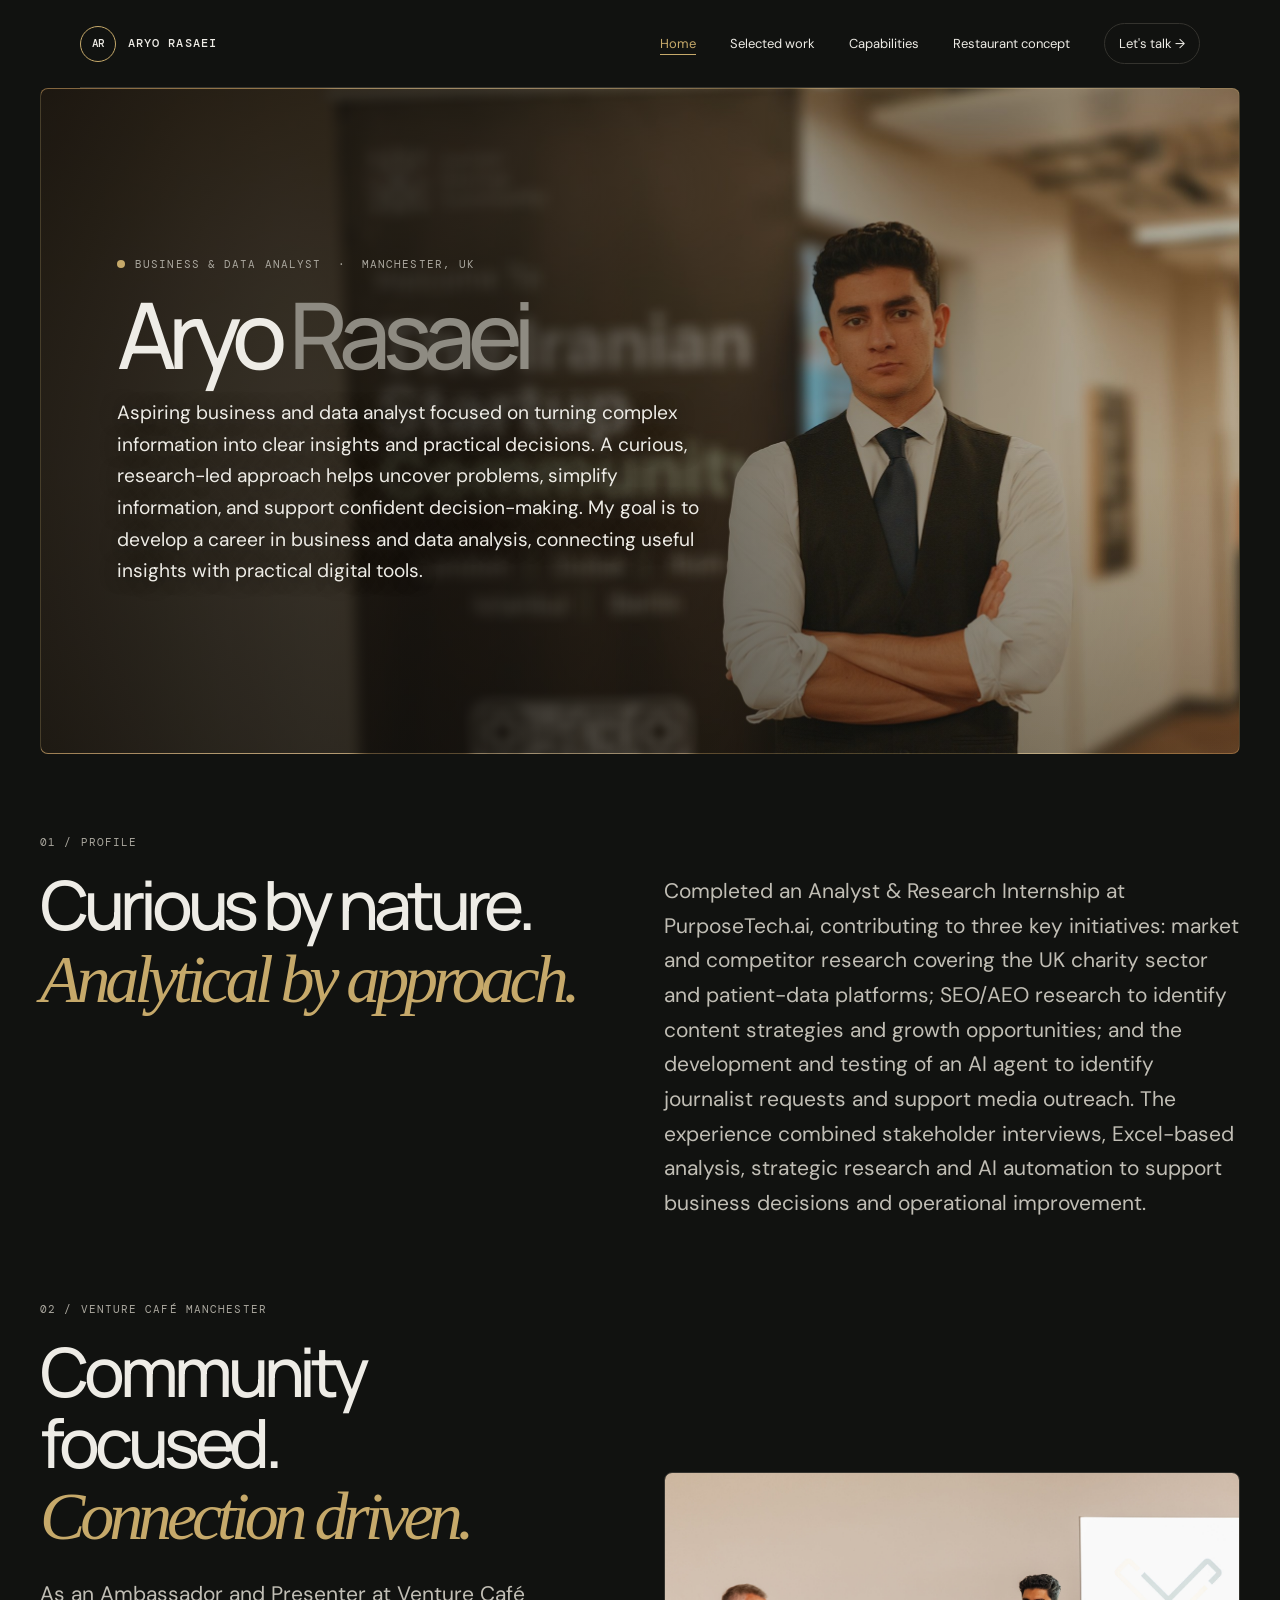
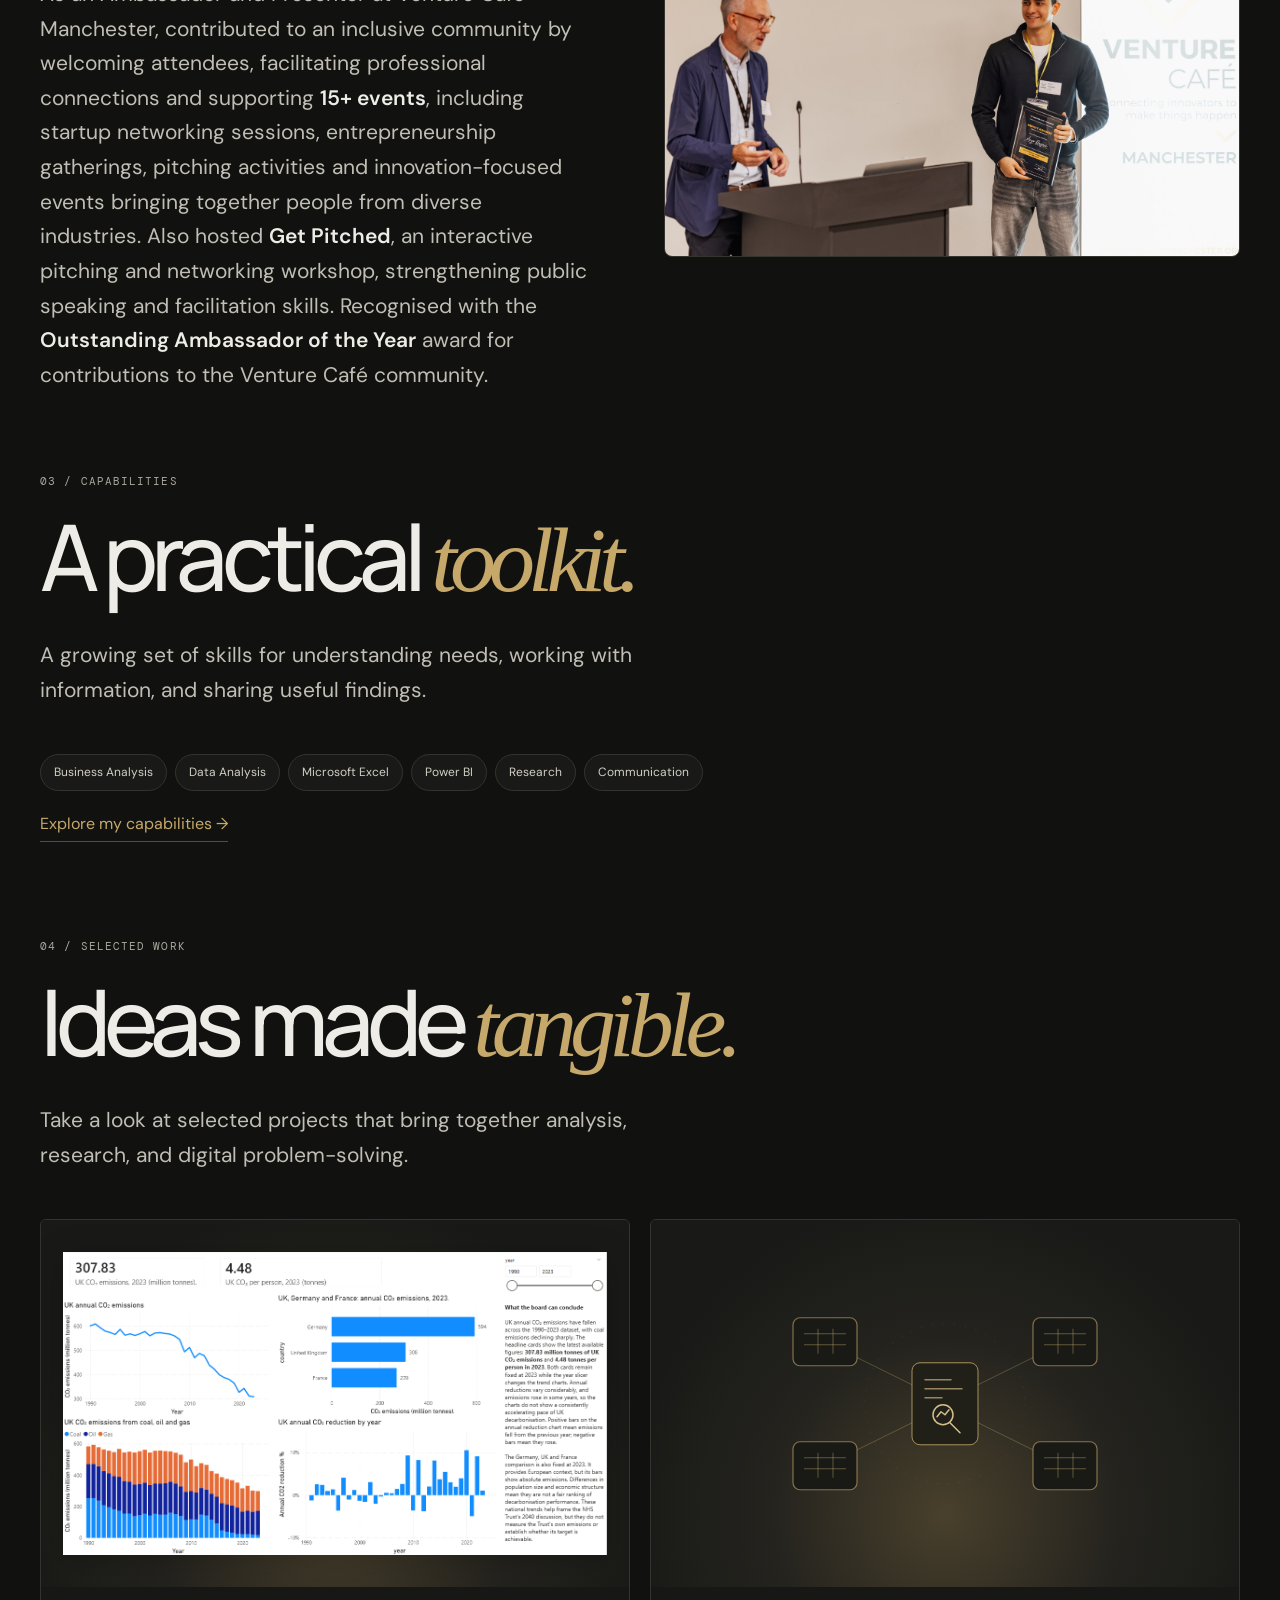
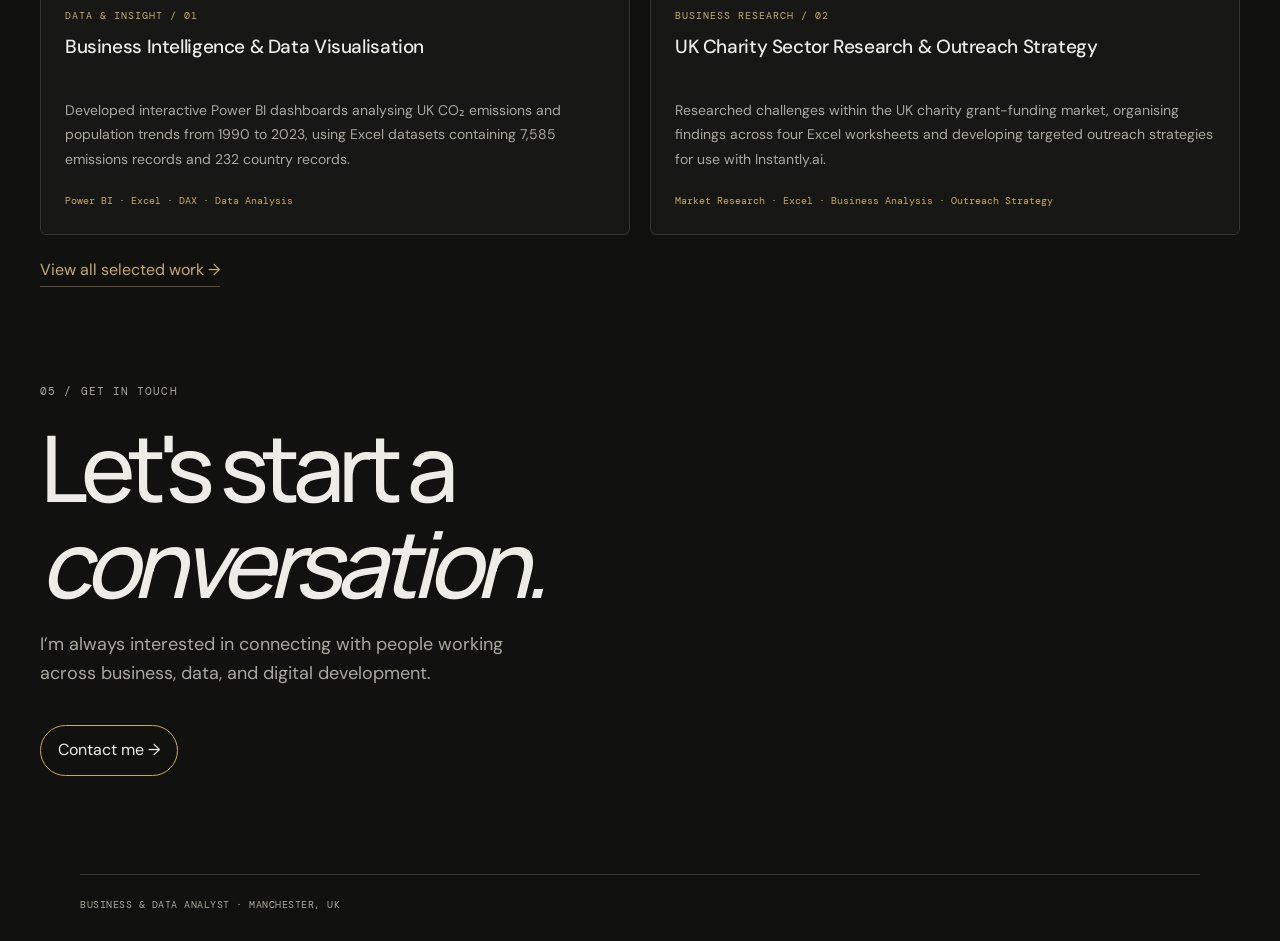
==== commit 3cb0b7d9: "Add restaurant prototype and modularize portfolio Split the monolithic stylesheet into shared and pa" ====
--- a/index.html
+++ b/index.html
@@ -3,32 +3,36 @@
 <head>
   <meta charset="utf-8">
   <meta name="viewport" content="width=device-width, initial-scale=1">
-  <meta name="theme-color" content="#f5f4ef">
+  <meta name="theme-color" content="#111210">
   <meta name="description" content="Aryo Rasaei is an aspiring business and data analyst who turns information into clear insights and practical decisions.">
   <title>Aryo Rasaei - Business &amp; Data Analyst</title>
   <link rel="preconnect" href="https://fonts.googleapis.com">
   <link rel="preconnect" href="https://fonts.gstatic.com" crossorigin>
   <link href="https://fonts.googleapis.com/css2?family=DM+Mono:wght@400;500&family=DM+Sans:wght@400;500;600;700&family=Manrope:wght@400;500;600;700;800&display=swap" rel="stylesheet">
-  <link rel="stylesheet" href="assets/css/styles.css">
+  <link rel="stylesheet" href="assets/css/base.css">
+  <link rel="stylesheet" href="assets/css/layout.css">
+  <link rel="stylesheet" href="assets/css/components.css">
+  <link rel="stylesheet" href="assets/css/pages/home.css">
 </head>
 <body class="homepage">
+  <a class="skip-link" href="#main-content">Skip to main content</a>
   <div class="grain" aria-hidden="true"></div>
   <header class="topbar">
-    <a class="brand" href="#home" aria-label="Aryo Rasaei, home"><span class="brand-mark">AA</span><span>ARYO RASAEI</span></a>
+    <a class="brand" href="#home" aria-label="Aryo Rasaei, home"><span class="brand-mark">AR</span><span>ARYO RASAEI</span></a>
     <nav aria-label="Main navigation">
-      <a href="index.html#home">Home</a>
+      <a href="index.html#home" aria-current="page">Home</a>
       <a href="showcase.html">Selected work</a>
       <a href="skills.html">Capabilities</a>
-      <a href="restauraunt.html">Restaurant concept</a>
+      <a href="restaurant.html">Restaurant concept</a>
       <a class="nav-cta" href="contact.html">Let's talk &rarr;</a>
     </nav>
   </header>
-  <main>
+  <main id="main-content" tabindex="-1">
     <section class="hero hero-cinematic" id="home" aria-label="Introduction">
       <div class="hero-overlay">
         <div class="eyebrow reveal"><span class="status-dot"></span>Business &amp; data analyst&nbsp; &middot; &nbsp;Manchester, UK</div>
         <h1 class="reveal delay-1"><span class="name-word">Aryo</span> <span class="soft name-word">Rasaei</span></h1>
-        <p class="hero-intro reveal delay-2">Aspiring business and data analyst focused on turning complex information into clear insights and practical decisions. A curious, research-led approach helps uncover problems, simplify information, and support confident decision-making.</p>
+        <p class="hero-intro reveal delay-2">Aspiring business and data analyst focused on turning complex information into clear insights and practical decisions. A curious, research-led approach helps uncover problems, simplify information, and support confident decision-making. My goal is to develop a career in business and data analysis, connecting useful insights with practical digital tools.</p>
       </div>
     </section>
 
@@ -47,7 +51,7 @@
           <h2 class="page-title" id="venture-cafe-title"><span class="heading-word">Community</span> <span class="heading-word">focused.</span><br><em><span class="heading-word">Connection</span> <span class="heading-word">driven.</span></em></h2>
           <p class="hero-copy">As an Ambassador and Presenter at Venture Café Manchester, contributed to an inclusive community by welcoming attendees, facilitating professional connections and supporting <strong>15+ events</strong>, including startup networking sessions, entrepreneurship gatherings, pitching activities and innovation-focused events bringing together people from diverse industries. Also hosted <strong>Get Pitched</strong>, an interactive pitching and networking workshop, strengthening public speaking and facilitation skills. Recognised with the <strong>Outstanding Ambassador of the Year</strong> award for contributions to the Venture Café community.</p>
         </div>
-        <img class="venture-photo" src="assets/images/venture-cafe.jpg" width="1919" height="1279" alt="Aryo Rasaei holding his Outstanding Ambassador of the Year award beside a presenter at Venture Café Manchester." loading="lazy" decoding="async">
+        <img class="venture-photo" src="assets/images/venture-cafe.jpg" width="1919" height="1279" alt="Aryo Rasaei holding his Outstanding Ambassador of the Year award beside a presenter at Venture Café Manchester." decoding="async">
       </div>
     </section>
 
@@ -55,7 +59,7 @@
       <p class="section-kicker">03 / Capabilities</p>
       <h2 class="page-title" id="capabilities-title"><span class="heading-word">A</span> <span class="heading-word">practical</span> <em><span class="heading-word">toolkit.</span></em></h2>
       <p class="hero-copy">A growing set of skills for understanding needs, working with information, and sharing useful findings.</p>
-      <div class="tags capability-preview" aria-label="Core capabilities">
+      <div class="tags capability-preview" role="group" aria-label="Core capabilities">
         <span>Business Analysis</span><span>Data Analysis</span><span>Microsoft Excel</span>
         <span>Power BI</span><span>Research</span><span>Communication</span>
       </div>
@@ -69,7 +73,7 @@
       <div class="work-cards">
         <a class="work-card work-card-data" href="showcase.html#powerbi-project-title" aria-labelledby="home-powerbi-title" aria-describedby="home-powerbi-description">
           <span class="work-card-art">
-            <img class="work-card-visual work-card-dashboard" src="assets/images/Screenshot%202026-11-14%20224206.png" width="1165" height="650" alt="UK CO2 emissions Power BI dashboard showing headline figures, historical trends, fuel sources and a country comparison." loading="lazy" decoding="async">
+            <img class="work-card-visual work-card-dashboard" src="assets/images/Screenshot%202026-11-14%20224206.png" width="1165" height="650" alt="UK CO2 emissions Power BI dashboard showing headline figures, historical trends, fuel sources and a country comparison." decoding="async">
           </span>
           <span class="work-card-copy">
             <small>DATA &amp; INSIGHT / 01</small>
--- a/assets/css/base.css
+++ b/assets/css/base.css
@@ -0,0 +1,91 @@
+/* Design tokens, reset, global defaults and accessibility. */
+
+:root {
+  color-scheme: dark;
+  --paper: #111210;
+  --ink: #eeece6;
+  --muted: #aaa79e;
+  --line: #34332e;
+  --accent: #c6a96a;
+  --serif: Georgia, "Times New Roman", serif;
+  --sans: "DM Sans", "Segoe UI", sans-serif;
+  --mono: "DM Mono", Consolas, monospace;
+}
+
+* {
+  box-sizing: border-box;
+}
+
+html {
+  scroll-behavior: smooth;
+}
+
+body {
+  min-width: 0;
+  margin: 0;
+  background: var(--paper);
+  color: var(--ink);
+  font-family: var(--sans);
+  font-size: 16px;
+  line-height: 1.65;
+}
+
+a {
+  color: inherit;
+  text-decoration-thickness: 1px;
+  text-underline-offset: 4px;
+  transition: color .2s ease, border-color .2s ease, background-color .2s ease;
+}
+
+a:hover {
+  color: var(--accent);
+}
+
+@media (prefers-reduced-motion: reduce) {
+  html {
+    scroll-behavior: auto;
+  }
+
+  *, *::before, *::after {
+    animation-duration: .01ms !important;
+    transition-duration: .01ms !important;
+  }
+}
+
+/* Keep keyboard navigation direct on every page. */
+.skip-link {
+  position: absolute;
+  z-index: 100;
+  top: 12px;
+  left: 16px;
+  padding: 12px 18px;
+  border: 1px solid var(--accent);
+  background: var(--paper);
+  color: var(--ink);
+  transform: translateY(-180%);
+}
+
+.skip-link:focus {
+  transform: translateY(0);
+}
+
+[id] {
+  scroll-margin-top: 24px;
+}
+
+.topbar a[aria-current="page"] {
+  color: var(--accent);
+  text-decoration: underline;
+  text-underline-offset: 6px;
+}
+
+@media screen {
+  img {
+    max-width: 100%;
+  }
+
+  a:focus-visible, button:focus-visible {
+    outline: 2px solid var(--accent);
+    outline-offset: 4px;
+  }
+}
--- a/assets/css/layout.css
+++ b/assets/css/layout.css
@@ -0,0 +1,300 @@
+/* Shared page layout, navigation and footer. */
+
+.topbar {
+  width: min(1120px, calc(100% - 64px));
+  min-height: 88px;
+  margin: 0 auto;
+  display: flex;
+  align-items: center;
+  justify-content: space-between;
+  gap: 28px;
+  border-bottom: 1px solid var(--line);
+}
+
+.brand {
+  display: inline-flex;
+  align-items: center;
+  gap: 12px;
+  font-family: var(--mono);
+  font-size: 12px;
+  font-weight: 500;
+  letter-spacing: .09em;
+  text-decoration: none;
+}
+
+.brand-mark {
+  display: grid;
+  width: 36px;
+  height: 36px;
+  place-items: center;
+  border: 1px solid var(--accent);
+  border-radius: 50%;
+  font-size: 11px;
+  letter-spacing: -.06em;
+}
+
+nav {
+  display: flex;
+  align-items: center;
+  gap: clamp(14px, 3vw, 34px);
+}
+
+nav a {
+  font-size: 13px;
+  text-decoration: none;
+}
+
+nav .nav-cta {
+  padding: 9px 14px;
+  border: 1px solid var(--line);
+  border-radius: 999px;
+}
+
+nav .nav-cta:hover {
+  border-color: var(--accent);
+}
+
+main {
+  width: min(1200px, calc(100% - 64px));
+  margin: 0 auto;
+}
+
+footer {
+  width: min(1120px, calc(100% - 64px));
+  margin: 80px auto 0;
+  padding: 22px 0 28px;
+  display: flex;
+  justify-content: space-between;
+  gap: 18px;
+  border-top: 1px solid var(--line);
+  color: var(--muted);
+  font-family: var(--mono);
+  font-size: 10px;
+  letter-spacing: .05em;
+}
+
+@media (max-width: 680px) {
+  .topbar, main, footer {
+    width: min(100% - 36px, 520px);
+  }
+
+  .topbar {
+    min-height: 76px;
+    align-items: flex-start;
+    padding: 18px 0;
+    flex-direction: column;
+    gap: 14px;
+  }
+
+  nav {
+    width: 100%;
+    flex-wrap: wrap;
+    gap: 10px 18px;
+  }
+
+  nav a {
+    font-size: 12px;
+  }
+
+  footer {
+    flex-direction: column;
+  }
+}
+
+@media (min-width: 681px) and (max-width: 900px) {
+  main {
+    width: min(1200px, calc(100% - 48px));
+  }
+}
+
+@media screen {
+  main, .topbar, footer {
+    min-width: 0;
+  }
+
+  .brand-mark {
+    flex-shrink: 0;
+  }
+}
+
+@media screen and (max-width: 1099px) {
+  .topbar {
+    flex-wrap: wrap;
+    gap: 12px;
+    padding-block: 18px;
+  }
+
+  .topbar nav {
+    flex: 1 1 620px;
+    flex-wrap: wrap;
+    gap: 8px 20px;
+  }
+
+  .topbar nav a {
+    display: inline-flex;
+    align-items: center;
+    min-height: 44px;
+  }
+}
+
+@media screen and (min-width: 681px) and (max-width: 900px) {
+  .topbar, footer {
+    width: calc(100% - 48px);
+  }
+}
+
+@media screen and (max-width: 680px) {
+  .topbar, main, footer {
+    width: calc(100% - 32px);
+  }
+
+  .topbar nav {
+    display: grid;
+    grid-template-columns: repeat(2, minmax(0, 1fr));
+    flex: none;
+    gap: 4px 12px;
+  }
+
+  .topbar nav a {
+    font-size: 13px;
+    padding-block: 8px;
+    line-height: 1.4;
+  }
+
+  .topbar nav .nav-cta {
+    justify-self: start;
+    padding-inline: 14px;
+  }
+
+  footer {
+    margin-top: 48px;
+    gap: 12px;
+  }
+
+  footer a {
+    display: inline-flex;
+    align-items: center;
+    min-height: 44px;
+  }
+}
+
+@media screen and (max-width: 680px) {
+  .topbar nav a {
+    min-width: 0;
+    overflow-wrap: anywhere;
+  }
+}
+
+@media screen and (pointer: coarse) {
+  .brand {
+    min-height: 44px;
+  }
+
+  .topbar nav a {
+    display: inline-flex;
+    align-items: center;
+    min-height: 44px;
+  }
+}
+
+.menu-toggle {
+  display: none;
+}
+
+.topbar nav[hidden] {
+  display: none;
+}
+
+@media screen and (max-width: 1099px) {
+  .topbar.has-menu {
+    flex-direction: row;
+    align-items: center;
+    justify-content: space-between;
+    min-height: 76px;
+    gap: 12px;
+    padding-block: 14px;
+  }
+
+  .menu-toggle {
+    display: inline-flex;
+    align-items: center;
+    justify-content: center;
+    min-width: 44px;
+    min-height: 44px;
+    padding: 12px;
+    border: 0;
+    border-radius: 6px;
+    background: transparent;
+    color: var(--ink);
+    cursor: pointer;
+  }
+
+  .menu-toggle__icon {
+    position: relative;
+    display: block;
+    width: 20px;
+    height: 20px;
+  }
+
+  .menu-toggle__icon span {
+    position: absolute;
+    left: 0;
+    top: 9px;
+    display: block;
+    width: 20px;
+    height: 1.5px;
+    border-radius: 2px;
+    background: currentColor;
+    translate: 0 -4px;
+    rotate: 0deg;
+    transition: translate .18s ease .16s, rotate .18s ease;
+  }
+
+  .menu-toggle__icon span:last-child {
+    translate: 0 4px;
+  }
+
+  .menu-open .menu-toggle__icon span {
+    translate: 0 0;
+    rotate: 45deg;
+    transition: translate .18s ease, rotate .18s ease .16s;
+  }
+
+  .menu-open .menu-toggle__icon span:last-child {
+    rotate: -45deg;
+  }
+
+  .topbar.has-menu nav {
+    display: grid;
+    grid-template-columns: 1fr;
+    flex: 1 0 100%;
+    width: 100%;
+    gap: 4px;
+    overflow: hidden;
+  }
+
+  .topbar.has-menu nav[hidden] {
+    display: none;
+  }
+
+  .topbar.has-menu nav a {
+    padding: 10px 12px;
+    font-size: 15px;
+    min-height: 44px;
+  }
+
+  .topbar.has-menu nav .nav-cta {
+    justify-self: start;
+    margin-top: 4px;
+  }
+}
+
+@media print {
+  .menu-toggle {
+    display: none;
+  }
+
+  .topbar nav[hidden] {
+    display: flex;
+  }
+}
--- a/assets/css/components.css
+++ b/assets/css/components.css
@@ -0,0 +1,363 @@
+/* Reusable typography, cards, buttons and form controls. */
+
+.text-link {
+  display: inline-block;
+  color: var(--accent);
+  text-decoration: none;
+  border-bottom: 1px solid #c6a96a66;
+  padding-bottom: 3px;
+}
+
+.text-link:hover {
+  border-color: var(--accent);
+}
+
+.eyebrow, .section-kicker, .project-meta {
+  color: var(--muted);
+  font-family: var(--mono);
+  font-size: 11px;
+  letter-spacing: .1em;
+  text-transform: uppercase;
+}
+
+.eyebrow {
+  display: flex;
+  align-items: center;
+  gap: 10px;
+}
+
+.status-dot {
+  width: 8px;
+  height: 8px;
+  border-radius: 50%;
+  background: var(--accent);
+}
+
+.soft {
+  color: #8e8b82;
+}
+
+.hero-copy {
+  max-width: 620px;
+  color: #c1beb5;
+  font-size: clamp(17px, 2vw, 21px);
+  line-height: 1.65;
+}
+
+.hero-copy strong {
+  color: var(--ink);
+  font-weight: 600;
+}
+
+.section {
+  padding-top: clamp(64px, 10vw, 120px);
+  min-height: 55vh;
+}
+
+.section:not(.hero) {
+  padding-top: clamp(42px, 6vw, 68px);
+  min-height: 0;
+}
+
+.section-kicker {
+  margin-bottom: 18px;
+}
+
+.page-title, .contact-title {
+  max-width: 850px;
+  margin: 0 0 30px;
+  font-family: Manrope, var(--sans);
+  font-size: clamp(46px, 8vw, 92px);
+  font-weight: 500;
+  letter-spacing: -.075em;
+  line-height: 1.05;
+}
+
+.page-title em {
+  color: var(--accent);
+  font-family: var(--serif);
+  font-weight: 400;
+}
+
+.heading-word {
+  display: inline-block;
+  transform: scale(1);
+  transform-origin: center;
+  transition: transform .3s ease;
+}
+
+.heading-word:hover {
+  transform: scale(1.07);
+}
+
+.section > .hero-copy {
+  margin: 0 0 46px;
+}
+
+.project {
+  display: grid;
+  grid-template-columns: 1fr 1fr;
+  gap: 44px;
+  align-items: center;
+  padding: 44px 0;
+  border-top: 1px solid var(--line);
+}
+
+.project h2, main > h2 {
+  margin: 14px 0;
+  font-size: clamp(24px, 3vw, 34px);
+  font-weight: 500;
+  letter-spacing: -.04em;
+  line-height: 1.2;
+}
+
+.project p {
+  max-width: 480px;
+  color: var(--muted);
+}
+
+.project-meta {
+  display: flex;
+  gap: 18px;
+}
+
+.tags {
+  display: flex;
+  flex-wrap: wrap;
+  gap: 8px;
+  margin-top: 22px;
+}
+
+.tags span {
+  padding: 6px 10px;
+  border: 1px solid var(--line);
+  border-radius: 999px;
+  color: var(--muted);
+  font-size: 12px;
+}
+
+.project-visual {
+  display: grid;
+  min-height: 260px;
+  place-items: center;
+  overflow: hidden;
+  background: #1a1b18;
+  border: 1px solid var(--line);
+}
+
+.visual-dash {
+  background: #191a16;
+}
+
+.dash-card {
+  width: min(78%, 360px);
+  padding: 24px;
+  background: #22231f;
+  box-shadow: 0 16px 44px #0008;
+}
+
+.dash-title {
+  font-size: 13px;
+  font-weight: 600;
+}
+
+.chart {
+  height: 130px;
+  margin-top: 20px;
+  display: flex;
+  align-items: end;
+  gap: 10px;
+  border-bottom: 1px solid var(--line);
+}
+
+.chart i {
+  flex: 1;
+  height: 40%;
+  background: #8e784b;
+}
+
+.chart i:nth-child(2n) {
+  height: 62%;
+}
+
+.chart i:nth-child(3n) {
+  height: 82%;
+  background: #c6a96a;
+}
+
+.chart i:last-child {
+  height: 96%;
+}
+
+.visual-restaurant {
+  background: #211d18;
+}
+
+.plate {
+  display: grid;
+  width: 190px;
+  aspect-ratio: 1;
+  place-items: center;
+  border-radius: 50%;
+  background: #d8d0c1;
+  box-shadow: 0 18px 40px #0008;
+}
+
+.plate-inner {
+  width: 70%;
+  aspect-ratio: 1;
+  border: 2px solid #b76d44;
+  border-radius: 50%;
+  background: radial-gradient(ellipse at 40% 40%, #82904e 0 12%, transparent 13%), radial-gradient(ellipse at 62% 60%, #c47b48 0 18%, transparent 19%), #e2d4b8;
+}
+
+.contact-title {
+  margin-bottom: 14px;
+}
+
+.contact-copy {
+  max-width: 520px;
+  color: var(--muted);
+  font-size: 18px;
+}
+
+.contact-button {
+  display: inline-block;
+  margin: 18px 0;
+  padding: 11px 17px;
+  border: 1px solid var(--accent);
+  border-radius: 999px;
+  background: transparent;
+  color: var(--ink);
+  font: inherit;
+  text-decoration: none;
+  cursor: pointer;
+  transition: background-color .2s ease, color .2s ease, transform .2s ease;
+}
+
+.contact-button:hover {
+  background: var(--accent);
+  color: #171611;
+  transform: translateY(-2px);
+}
+
+.booking-form {
+  display: grid;
+  max-width: 560px;
+  gap: 18px;
+  margin: 32px 0;
+}
+
+.booking-form label {
+  display: grid;
+  gap: 7px;
+  color: var(--muted);
+  font-size: 14px;
+}
+
+.booking-form input, .booking-form textarea {
+  width: 100%;
+  padding: 12px 13px;
+  border: 1px solid var(--line);
+  border-radius: 4px;
+  background: #1b1c19;
+  color: var(--ink);
+  font: inherit;
+  transition: border-color .2s ease, background-color .2s ease;
+}
+
+.booking-form input:focus, .booking-form textarea:focus {
+  outline: 2px solid var(--accent);
+  outline-offset: 2px;
+  border-color: var(--accent);
+}
+
+@media (max-width: 680px) {
+  .section:not(.hero) {
+    padding-top: 44px;
+  }
+
+  .project {
+    grid-template-columns: 1fr;
+    gap: 24px;
+  }
+
+  .project-visual {
+    min-height: 220px;
+  }
+}
+
+@media (prefers-reduced-motion: reduce) {
+  *::before, *::after {
+    animation-duration: .01ms !important;
+    transition-duration: .01ms !important;
+  }
+
+  .heading-word {
+    transition: none;
+  }
+}
+
+@media screen {
+  p, h1, h2, h3, h4, figcaption, dd, dt {
+    overflow-wrap: anywhere;
+  }
+
+  .status-dot {
+    flex-shrink: 0;
+  }
+
+  .booking-form, .booking-form label, .booking-form input, .booking-form textarea {
+    min-width: 0;
+  }
+
+  .booking-form textarea {
+    resize: vertical;
+  }
+}
+
+@media screen and (min-width: 681px) and (max-width: 900px) {
+  .project {
+    gap: 24px;
+    grid-template-columns: repeat(2, minmax(0, 1fr));
+  }
+}
+
+@media screen and (max-width: 680px) {
+  .eyebrow {
+    font-size: 10px;
+    letter-spacing: .05em;
+  }
+
+  .page-title, .contact-title {
+    font-size: clamp(36px, 9vw, 60px);
+  }
+
+  .contact-button {
+    min-height: 44px;
+  }
+}
+
+@media screen and (hover: none) {
+  .heading-word:hover, .contact-button:hover {
+    transform: none;
+  }
+}
+
+@media screen and (max-width: 1099px) {
+  .project-meta {
+    flex-wrap: wrap;
+    gap: 8px 18px;
+  }
+}
+
+@media screen and (max-width: 680px) {
+  .eyebrow {
+    flex-wrap: wrap;
+  }
+
+  .text-link {
+    padding-block: 10px;
+    min-height: 44px;
+  }
+}
--- a/assets/css/pages/home.css
+++ b/assets/css/pages/home.css
@@ -0,0 +1,582 @@
+/* Homepage hero, experience and selected work. */
+
+.hero {
+  min-height: 0;
+  padding: clamp(28px, 5vh, 48px) 0 clamp(36px, 5vh, 54px);
+}
+
+.hero-cinematic {
+  position: relative;
+  display: flex;
+  min-height: clamp(530px, 74vh, 680px);
+  align-items: center;
+  overflow: hidden;
+  padding: clamp(36px, 6vw, 76px);
+  border: 1px solid #c6a96a44;
+  border-radius: 8px;
+  isolation: isolate;
+  background: #191713 url("../../images/hero-photo.jpg") center 68% / cover no-repeat;
+}
+
+.hero-cinematic::before {
+  position: absolute;
+  z-index: -1;
+  inset: 0;
+  background: linear-gradient(90deg, rgb(12 12 10 / 82%) 0%, rgb(12 12 10 / 68%) 36%, rgb(12 12 10 / 28%) 64%, rgb(12 12 10 / 4%) 100%), linear-gradient(0deg, rgb(12 12 10 / 24%), transparent 42%);
+  content: "";
+}
+
+.hero-overlay {
+  width: min(58%, 660px);
+}
+
+.profile-frame {
+  position: relative;
+  width: 100%;
+  max-width: 450px;
+  justify-self: end;
+  margin: 0;
+  padding: 8px;
+  overflow: hidden;
+  border: 1px solid var(--line);
+  border-radius: 8px;
+  background: #191a17;
+  box-shadow: 0 18px 44px #0005;
+}
+
+.profile-frame img {
+  display: block;
+  width: 100%;
+  aspect-ratio: 4 / 3.8;
+  object-fit: cover;
+  object-position: 50% 34%;
+  border-radius: 4px;
+  transition: transform .3s ease;
+}
+
+.profile-frame img:hover {
+  transform: scale(1.05);
+}
+
+.profile-frame figcaption {
+  padding: 13px 5px 3px;
+  color: var(--muted);
+  font-family: var(--mono);
+  font-size: 10px;
+  letter-spacing: .06em;
+  text-transform: uppercase;
+}
+
+.hero h1 {
+  margin: 16px 0 18px;
+  font-family: Manrope, var(--sans);
+  font-size: clamp(58px, 7.2vw, 92px);
+  font-weight: 500;
+  letter-spacing: -.09em;
+  line-height: .98;
+}
+
+.name-word {
+  display: inline-block;
+  transition: transform .3s ease;
+}
+
+.name-word:hover {
+  transform: scale(1.05);
+}
+
+.hero-bottom {
+  display: block;
+  min-width: 0;
+}
+
+.hero-intro {
+  width: min(100%, 58ch);
+  margin: 0;
+  color: #eeece6;
+  font-size: clamp(17px, 1.5vw, 20px);
+  line-height: 1.65;
+  text-wrap: pretty;
+  text-shadow: 0 1px 18px #0009;
+}
+
+.homepage :is(.hero-intro, .hero-copy, .contact-copy) {
+  transform-origin: top center;
+  transition: scale .35s cubic-bezier(.22, 1, .36, 1);
+}
+
+.homepage .hero-cinematic .hero-intro {
+  transform-origin: top right;
+}
+
+@media (hover: hover) and (pointer: fine) and (prefers-reduced-motion: no-preference) {
+  .homepage :is(.hero-intro, .hero-copy, .contact-copy):hover {
+    scale: 1.08;
+  }
+}
+
+@media (max-width: 680px) {
+  .homepage .hero-cinematic .hero-intro {
+    transform-origin: top center;
+  }
+}
+
+@media (prefers-reduced-motion: reduce) {
+  .homepage :is(.hero-intro, .hero-copy, .contact-copy) {
+    transition: none;
+  }
+}
+
+.about-layout {
+  display: grid;
+  grid-template-columns: minmax(280px, .95fr) minmax(300px, 1fr);
+  gap: clamp(28px, 6vw, 82px);
+  align-items: start;
+}
+
+.about-layout .page-title {
+  margin-bottom: 0;
+  font-size: clamp(38px, 6vw, 68px);
+}
+
+.about-layout .hero-copy {
+  margin: 5px 0 0;
+}
+
+.capability-preview {
+  margin: 26px 0 20px;
+}
+
+.capability-preview span {
+  padding: 8px 13px;
+  color: #d2cfc6;
+  background: #191a17;
+}
+
+.work-cards {
+  display: grid;
+  grid-template-columns: repeat(2, minmax(0, 1fr));
+  gap: 20px;
+  margin: 30px 0 22px;
+}
+
+.work-card {
+  display: grid;
+  overflow: hidden;
+  border: 1px solid var(--line);
+  border-radius: 6px;
+  background: #171815;
+  text-decoration: none;
+  transition: border-color .25s ease, transform .25s ease, box-shadow .25s ease;
+}
+
+.work-card:hover {
+  border-color: #8e784b;
+  color: var(--ink);
+  transform: translateY(-4px);
+  box-shadow: 0 18px 38px #0005;
+}
+
+.work-card-art {
+  position: relative;
+  display: grid;
+  min-height: 190px;
+  place-items: center;
+  overflow: hidden;
+  background: radial-gradient(ellipse at 50% 80%, #49402c 0, #24231e 42%, #191a17 76%);
+}
+
+.work-card-restaurant .work-card-art {
+  background: radial-gradient(ellipse at 50% 55%, #453328 0, #29221d 42%, #191a17 78%);
+}
+
+.art-label {
+  position: absolute;
+  top: 14px;
+  left: 16px;
+  color: #aaa79e;
+  font: 10px var(--mono);
+  letter-spacing: .1em;
+}
+
+.mini-chart {
+  display: flex;
+  width: 54%;
+  height: 94px;
+  align-items: end;
+  gap: 10px;
+  border-bottom: 1px solid #6b6048;
+}
+
+.mini-chart i {
+  flex: 1;
+  height: 35%;
+  background: #8e784b;
+  transition: height .3s ease;
+}
+
+.mini-chart i:nth-child(2) {
+  height: 53%;
+}
+
+.mini-chart i:nth-child(3) {
+  height: 68%;
+  background: #ad925a;
+}
+
+.mini-chart i:nth-child(4) {
+  height: 48%;
+}
+
+.mini-chart i:nth-child(5) {
+  height: 91%;
+  background: var(--accent);
+}
+
+.work-card:hover .mini-chart i {
+  height: 82%;
+}
+
+.mini-plate {
+  width: 118px;
+  aspect-ratio: 1;
+  border: 1px solid #c6a96a;
+  border-radius: 50%;
+  box-shadow: 0 0 0 10px #c6a96a12, 0 0 40px #c6a96a18;
+}
+
+.mini-plate::after {
+  display: block;
+  width: 62%;
+  aspect-ratio: 1;
+  margin: 19%;
+  border: 1px solid #c6a96a77;
+  border-radius: 50%;
+  content: "";
+}
+
+.work-card-copy {
+  display: grid;
+  gap: 7px;
+  padding: 18px 20px 20px;
+}
+
+.work-card-copy small {
+  color: var(--accent);
+  font: 10px var(--mono);
+  letter-spacing: .1em;
+}
+
+.work-card-copy strong {
+  font-size: 19px;
+  font-weight: 500;
+  letter-spacing: -.02em;
+}
+
+.work-card-copy > span {
+  color: var(--muted);
+  font-size: 12px;
+}
+
+@media (max-width: 680px) {
+  .hero {
+    min-height: 0;
+    padding: 24px 0 38px;
+  }
+
+  .hero-cinematic {
+    min-height: clamp(580px, 84svh, 740px);
+    align-items: end;
+    padding: 30px 24px;
+    background-position: 63% 68%;
+  }
+
+  .hero-cinematic::before {
+    background: linear-gradient(0deg, rgb(12 12 10 / 90%) 0%, rgb(12 12 10 / 72%) 42%, rgb(12 12 10 / 20%) 100%), linear-gradient(90deg, rgb(12 12 10 / 16%), transparent 75%);
+  }
+
+  .hero-overlay {
+    width: 100%;
+  }
+
+  .hero h1 {
+    margin: 13px 0 16px;
+    font-size: clamp(48px, 12vw, 72px);
+  }
+
+  .hero-intro {
+    max-width: 48ch;
+    font-size: 16px;
+    line-height: 1.55;
+  }
+
+  .about-layout {
+    grid-template-columns: 1fr;
+    gap: 18px;
+  }
+
+  .about-layout .page-title {
+    font-size: clamp(38px, 11vw, 58px);
+  }
+
+  .work-cards {
+    grid-template-columns: 1fr;
+    gap: 14px;
+  }
+
+  .work-card-art {
+    min-height: 160px;
+  }
+}
+
+@media (min-width: 681px) and (max-width: 900px) {
+  .hero-cinematic {
+    min-height: 560px;
+    padding: 38px;
+    background-position: 60% 68%;
+  }
+
+  .hero-overlay {
+    width: min(62%, 570px);
+  }
+
+  .hero h1 {
+    font-size: clamp(56px, 6.8vw, 76px);
+  }
+
+  .about-layout {
+    grid-template-columns: 1fr;
+    gap: 16px;
+  }
+}
+
+@media (prefers-reduced-motion: reduce) {
+  .name-word, .profile-frame img {
+    transition: none;
+  }
+}
+
+.homepage .venture-layout {
+  align-items: center;
+}
+
+.homepage .venture-layout .hero-copy {
+  margin: 24px 0 0;
+}
+
+.homepage .venture-photo {
+  display: block;
+  width: 100%;
+  height: auto;
+  border: 1px solid var(--line);
+  border-radius: 8px;
+  transition: transform .35s ease;
+}
+
+@media (max-width: 900px) {
+  .homepage .venture-layout {
+    row-gap: 48px;
+  }
+}
+
+@media (hover: hover) and (pointer: fine) and (prefers-reduced-motion: no-preference) {
+  .homepage .venture-photo:hover {
+    transform: scale(1.05);
+  }
+}
+
+@media (prefers-reduced-motion: reduce) {
+  .homepage .venture-photo {
+    transition: none;
+  }
+}
+
+.homepage #portfolio .work-card {
+  grid-template-rows: auto 1fr;
+  transition: border-color .35s ease, transform .35s ease, box-shadow .35s ease;
+}
+
+.homepage #portfolio .work-card-art {
+  min-height: 0;
+  aspect-ratio: 16 / 10;
+  padding: 22px;
+}
+
+.homepage #portfolio .work-card-visual {
+  display: block;
+  width: 100%;
+  height: 100%;
+  min-height: 0;
+  object-fit: contain;
+  transform-origin: center;
+  transition: transform .35s ease;
+}
+
+.homepage #portfolio .work-card-dashboard {
+  filter: drop-shadow(0 6px 16px rgb(0 0 0 / 20%));
+}
+
+.homepage #portfolio .work-card-research-map {
+  max-width: 480px;
+}
+
+.homepage #portfolio .work-card-copy {
+  grid-template-rows: auto auto 1fr auto;
+  gap: 12px;
+  padding: 22px 24px 24px;
+}
+
+.homepage #portfolio .work-card-copy strong {
+  display: block;
+  min-height: 2.7em;
+  line-height: 1.35;
+  transform-origin: left center;
+  transition: transform .35s ease;
+}
+
+.homepage #portfolio .work-card-description {
+  font-size: 14px;
+  line-height: 1.75;
+}
+
+.homepage #portfolio .work-card-skills {
+  padding-top: 8px;
+  color: var(--accent);
+  font: 10px/1.9 var(--mono);
+}
+
+.homepage #portfolio .work-card:focus-visible {
+  outline: 2px solid var(--accent);
+  outline-offset: 4px;
+  border-color: var(--accent);
+  box-shadow: 0 18px 38px #0005;
+}
+
+@media (hover: hover) and (pointer: fine) {
+  .homepage #portfolio .work-card:hover {
+    border-color: var(--accent);
+  }
+}
+
+@media (prefers-reduced-motion: no-preference) {
+  .homepage #portfolio .work-card:focus-visible {
+    transform: translateY(-4px);
+  }
+
+  .homepage #portfolio .work-card:focus-visible .work-card-visual {
+    transform: scale(1.05);
+  }
+
+  .homepage #portfolio .work-card:focus-visible strong {
+    transform: scale(1.03);
+  }
+}
+
+@media (hover: hover) and (pointer: fine) and (prefers-reduced-motion: no-preference) {
+  .homepage #portfolio .work-card:hover .work-card-visual {
+    transform: scale(1.05);
+  }
+
+  .homepage #portfolio .work-card:hover strong {
+    transform: scale(1.03);
+  }
+}
+
+@media (prefers-reduced-motion: reduce) {
+  .homepage #portfolio .work-card, .homepage #portfolio .work-card-visual, .homepage #portfolio .work-card-copy strong {
+    transition: none;
+    transform: none;
+  }
+}
+
+@media screen {
+  .hero-overlay {
+    min-width: 0;
+  }
+
+  .work-card-copy {
+    overflow-wrap: anywhere;
+  }
+}
+
+@media screen and (min-width: 681px) and (max-width: 900px) {
+  .hero-overlay {
+    width: 76%;
+  }
+
+  .hero-cinematic::before {
+    background: linear-gradient(90deg, rgb(12 12 10 / 88%), rgb(12 12 10 / 60%) 65%, rgb(12 12 10 / 15%));
+  }
+}
+
+@media screen and (max-width: 680px) {
+  .hero-cinematic {
+    min-height: 560px;
+    min-height: clamp(520px, 78svh, 680px);
+    padding: 32px 20px;
+  }
+
+  .hero h1 {
+    font-size: clamp(46px, 12vw, 72px);
+  }
+
+  .homepage #portfolio .work-card-copy {
+    padding: 20px;
+  }
+
+  .homepage #portfolio .work-card-copy strong {
+    min-height: 0;
+  }
+
+  .homepage #portfolio .work-card-art {
+    padding: 14px;
+  }
+}
+
+@media screen and (hover: none) {
+  .name-word:hover, .work-card:hover {
+    transform: none;
+  }
+}
+
+@media screen and (min-width: 681px) and (max-width: 1099px) {
+  .hero-overlay {
+    width: min(80%, 660px);
+  }
+
+  .hero-cinematic {
+    padding: clamp(28px, 4vw, 44px);
+  }
+
+  .hero-cinematic::before {
+    background: linear-gradient(90deg, rgb(12 12 10 / 88%), rgb(12 12 10 / 65%) 65%, rgb(12 12 10 / 20%));
+  }
+}
+
+@media screen and (max-width: 1099px) {
+  .homepage .hero-cinematic {
+    align-items: end;
+    justify-content: center;
+  }
+
+  .homepage .hero-overlay {
+    width: 100%;
+    text-align: center;
+  }
+
+  .homepage .hero h1 {
+    text-align: center;
+  }
+
+  .homepage .hero .eyebrow {
+    justify-content: center;
+  }
+
+  .homepage .hero-intro {
+    margin-inline: auto;
+  }
+
+  .homepage .hero-cinematic::before {
+    background: linear-gradient(0deg, rgb(12 12 10 / 94%), rgb(12 12 10 / 72%) 40%, rgb(12 12 10 / 12%) 100%);
+  }
+}
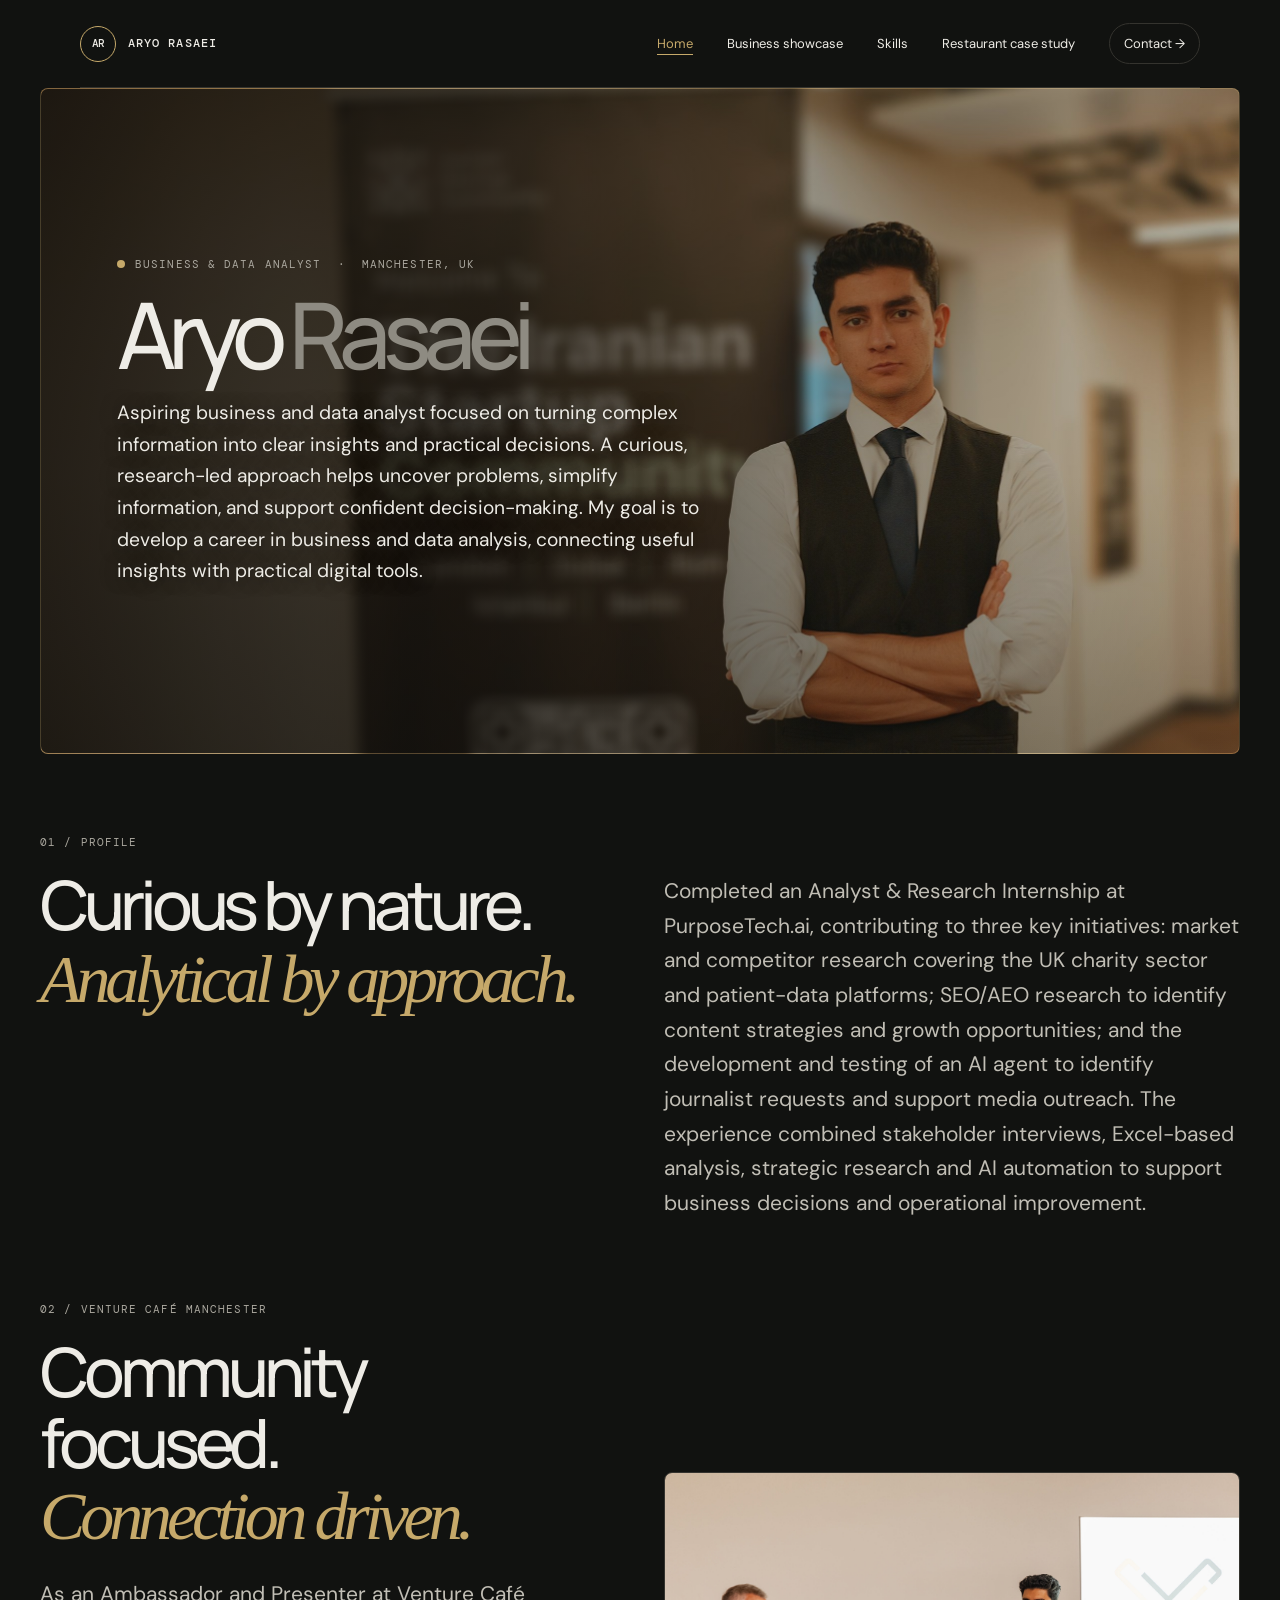
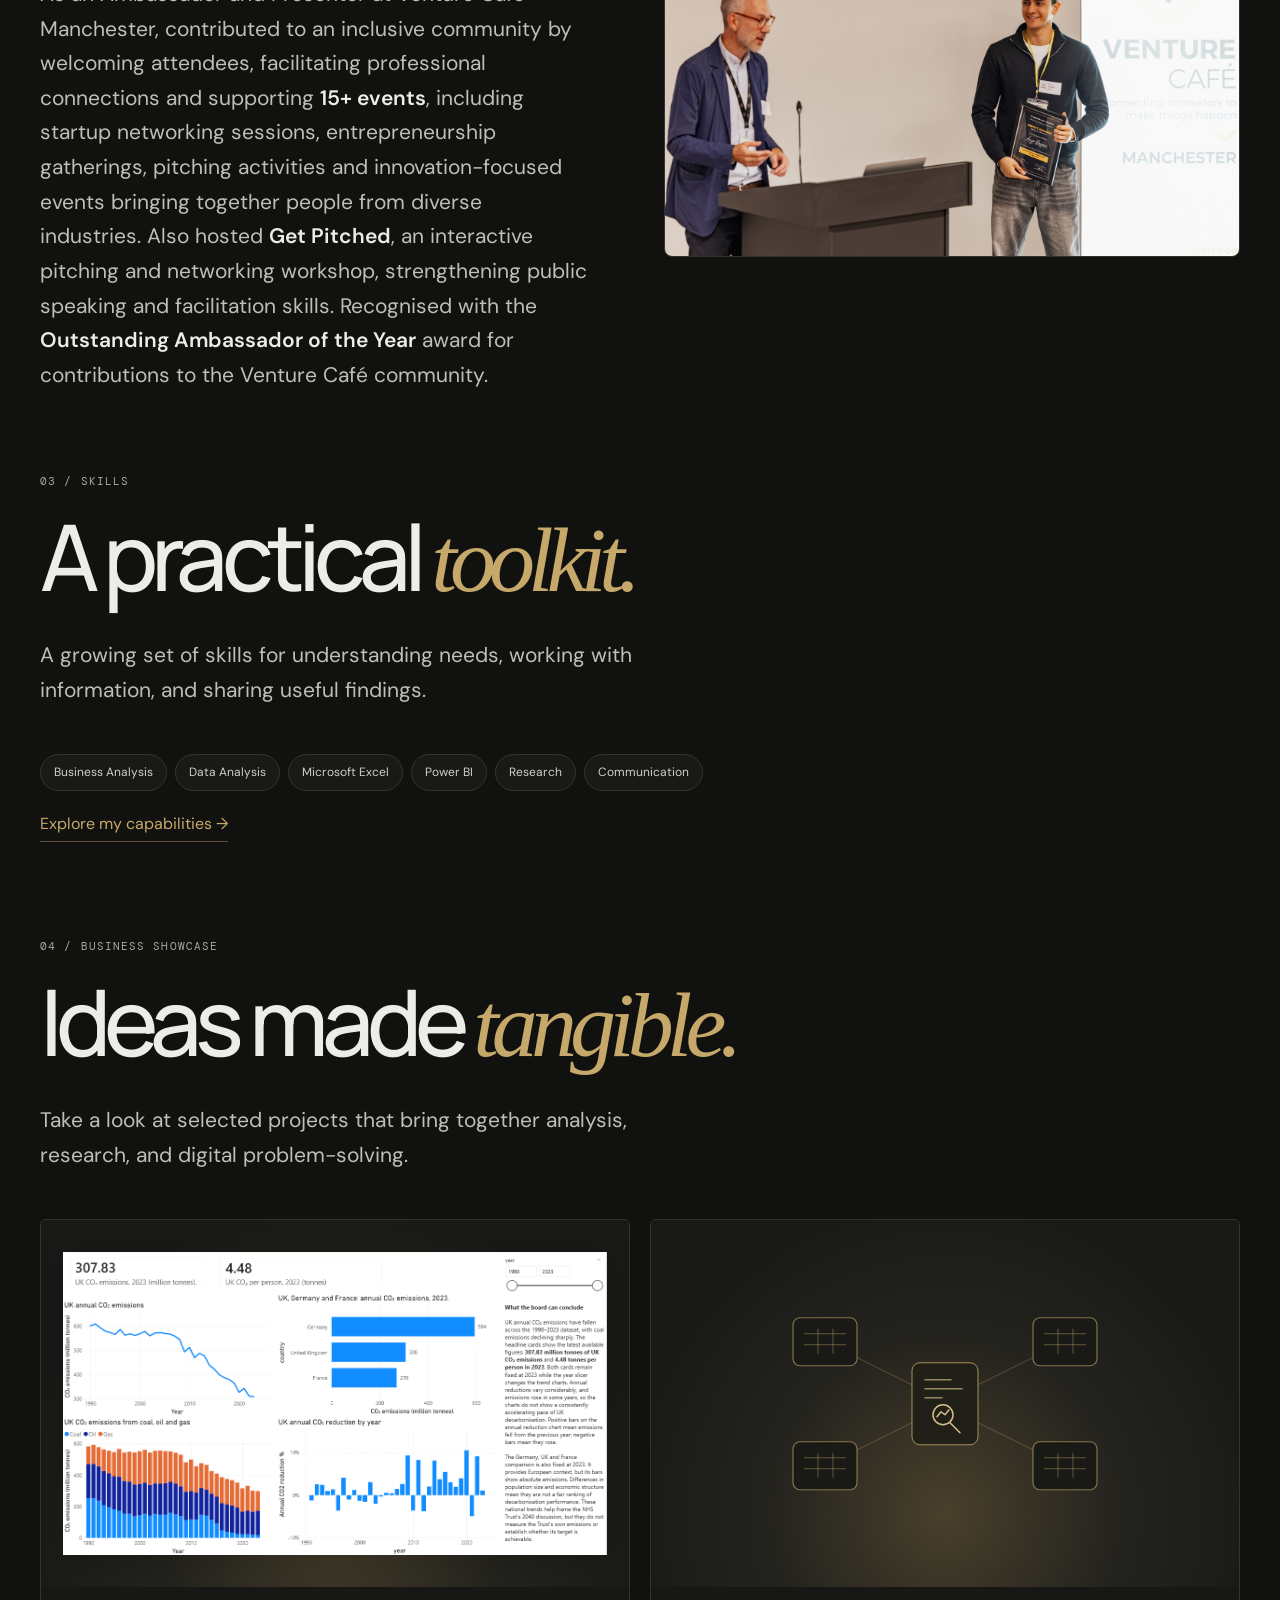
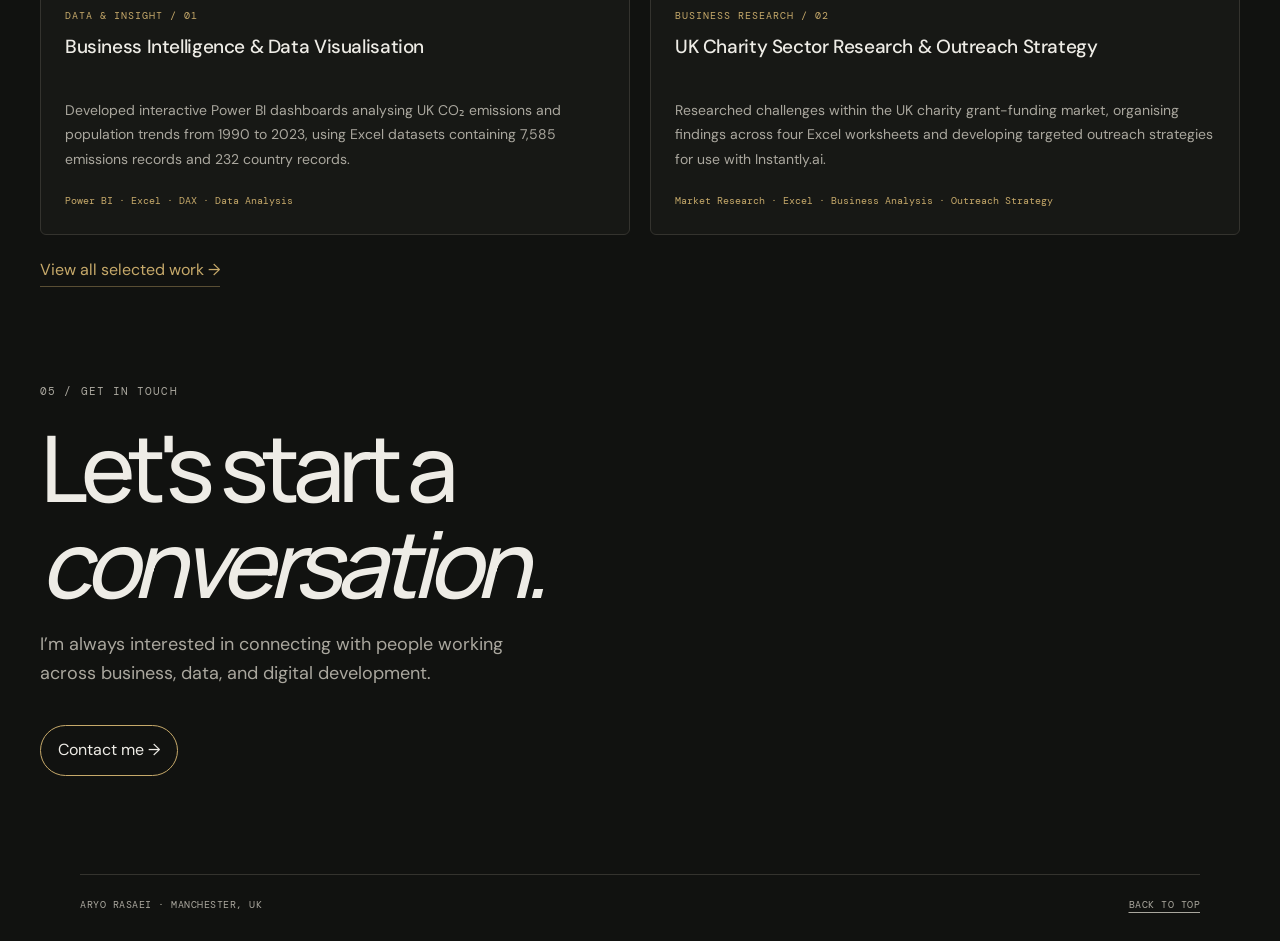
==== commit ab42796e: "Make navigation, titles and footers consistent across pages - Name navigation items after the brief'" ====
--- a/index.html
+++ b/index.html
@@ -5,29 +5,38 @@
   <meta name="viewport" content="width=device-width, initial-scale=1">
   <meta name="theme-color" content="#111210">
   <meta name="description" content="Aryo Rasaei is an aspiring business and data analyst who turns information into clear insights and practical decisions.">
-  <title>Aryo Rasaei - Business &amp; Data Analyst</title>
+  <title>Aryo Rasaei · Portfolio</title>
+  <link rel="icon" href="assets/images/favicon.svg" type="image/svg+xml">
+  <!-- Web fonts: DM Sans (body), DM Mono (labels) and Manrope (headings) -->
   <link rel="preconnect" href="https://fonts.googleapis.com">
   <link rel="preconnect" href="https://fonts.gstatic.com" crossorigin>
   <link href="https://fonts.googleapis.com/css2?family=DM+Mono:wght@400;500&family=DM+Sans:wght@400;500;600;700&family=Manrope:wght@400;500;600;700;800&display=swap" rel="stylesheet">
+  <!-- Shared stylesheets (order matters: tokens, layout, components), then
+       the homepage-only styles. See assets/css/README.md. -->
   <link rel="stylesheet" href="assets/css/base.css">
   <link rel="stylesheet" href="assets/css/layout.css">
   <link rel="stylesheet" href="assets/css/components.css">
   <link rel="stylesheet" href="assets/css/pages/home.css">
 </head>
 <body class="homepage">
+  <!-- Skip link: lets keyboard users jump past the navigation -->
   <a class="skip-link" href="#main-content">Skip to main content</a>
   <div class="grain" aria-hidden="true"></div>
+
+  <!-- Site header and main navigation (shared by every page) -->
   <header class="topbar">
     <a class="brand" href="#home" aria-label="Aryo Rasaei, home"><span class="brand-mark">AR</span><span>ARYO RASAEI</span></a>
     <nav aria-label="Main navigation">
       <a href="index.html#home" aria-current="page">Home</a>
-      <a href="showcase.html">Selected work</a>
-      <a href="skills.html">Capabilities</a>
-      <a href="restaurant.html">Restaurant concept</a>
-      <a class="nav-cta" href="contact.html">Let's talk &rarr;</a>
+      <a href="showcase.html">Business showcase</a>
+      <a href="skills.html">Skills</a>
+      <a href="restaurant.html">Restaurant case study</a>
+      <a class="nav-cta" href="contact.html">Contact &rarr;</a>
     </nav>
   </header>
+
   <main id="main-content" tabindex="-1">
+    <!-- Hero: name and introduction over the background photo -->
     <section class="hero hero-cinematic" id="home" aria-label="Introduction">
       <div class="hero-overlay">
         <div class="eyebrow reveal"><span class="status-dot"></span>Business &amp; data analyst&nbsp; &middot; &nbsp;Manchester, UK</div>
@@ -36,6 +45,7 @@
       </div>
     </section>
 
+    <!-- 01 Profile: internship experience -->
     <section class="section" id="about" aria-labelledby="about-title">
       <p class="section-kicker">01 / Profile</p>
       <div class="about-layout">
@@ -44,6 +54,7 @@
       </div>
     </section>
 
+    <!-- 02 Venture Cafe Manchester: community role, with photo -->
     <section class="section" id="venture-cafe" aria-labelledby="venture-cafe-title">
       <p class="section-kicker">02 / VENTURE CAFÉ MANCHESTER</p>
       <div class="about-layout venture-layout">
@@ -55,22 +66,29 @@
       </div>
     </section>
 
+    <!-- 03 Skills: preview of skills, linking to skills.html -->
     <section class="section" id="capabilities" aria-labelledby="capabilities-title">
-      <p class="section-kicker">03 / Capabilities</p>
+      <p class="section-kicker">03 / Skills</p>
       <h2 class="page-title" id="capabilities-title"><span class="heading-word">A</span> <span class="heading-word">practical</span> <em><span class="heading-word">toolkit.</span></em></h2>
       <p class="hero-copy">A growing set of skills for understanding needs, working with information, and sharing useful findings.</p>
-      <div class="tags capability-preview" role="group" aria-label="Core capabilities">
-        <span>Business Analysis</span><span>Data Analysis</span><span>Microsoft Excel</span>
-        <span>Power BI</span><span>Research</span><span>Communication</span>
-      </div>
+      <ul class="tags capability-preview" aria-label="Core capabilities">
+        <li>Business Analysis</li>
+        <li>Data Analysis</li>
+        <li>Microsoft Excel</li>
+        <li>Power BI</li>
+        <li>Research</li>
+        <li>Communication</li>
+      </ul>
       <p><a class="text-link" href="skills.html">Explore my capabilities &rarr;</a></p>
     </section>
 
+    <!-- 04 Business showcase: one card per project, linking to showcase.html -->
     <section class="section" id="portfolio" aria-labelledby="portfolio-title">
-      <p class="section-kicker">04 / Selected work</p>
+      <p class="section-kicker">04 / Business showcase</p>
       <h2 class="page-title" id="portfolio-title"><span class="heading-word">Ideas</span> <span class="heading-word">made</span> <em><span class="heading-word">tangible.</span></em></h2>
       <p class="hero-copy">Take a look at selected projects that bring together analysis, research, and digital problem-solving.</p>
       <div class="work-cards">
+        <!-- Project card 1: Power BI dashboard (screenshot preview) -->
         <a class="work-card work-card-data" href="showcase.html#powerbi-project-title" aria-labelledby="home-powerbi-title" aria-describedby="home-powerbi-description">
           <span class="work-card-art">
             <img class="work-card-visual work-card-dashboard" src="assets/images/Screenshot%202026-11-14%20224206.png" width="1165" height="650" alt="UK CO2 emissions Power BI dashboard showing headline figures, historical trends, fuel sources and a country comparison." decoding="async">
@@ -82,6 +100,7 @@
             <span class="work-card-skills">Power BI &middot; Excel &middot; DAX &middot; Data Analysis</span>
           </span>
         </a>
+        <!-- Project card 2: charity sector research (decorative inline SVG) -->
         <a class="work-card work-card-research" href="showcase.html#research-project-title" aria-labelledby="home-research-title" aria-describedby="home-research-description">
           <span class="work-card-art" aria-hidden="true">
             <!-- Four worksheet nodes connect to a central research document. -->
@@ -118,6 +137,7 @@
       <p><a class="text-link" href="showcase.html">View all selected work &rarr;</a></p>
     </section>
 
+    <!-- 05 Get in touch: call to action linking to contact.html -->
     <section class="section" id="contact" aria-labelledby="contact-title">
       <p class="section-kicker">05 / Get in touch</p>
       <h2 class="contact-title" id="contact-title"><span class="heading-word">Let's</span> <span class="heading-word">start</span> <span class="heading-word">a</span> <em><span class="heading-word">conversation.</span></em></h2>
@@ -125,8 +145,13 @@
       <a class="contact-button" href="contact.html">Contact me &rarr;</a>
     </section>
   </main>
-  <footer><span>BUSINESS &amp; DATA ANALYST &middot; MANCHESTER, UK</span></footer>
-  <script src="assets/js/script.js" defer></script>
+
+  <!-- Site footer (shared by every page) -->
+  <footer>
+    <span>ARYO RASAEI &middot; MANCHESTER, UK</span><a href="#home">BACK TO TOP</a>
+  </footer>
+
+  <!-- Responsive menu enhancement; links still work without JavaScript -->
   <script src="assets/js/navigation.js" defer></script>
 </body>
 </html>
--- a/assets/css/base.css
+++ b/assets/css/base.css
@@ -1,5 +1,23 @@
-/* Design tokens, reset, global defaults and accessibility. */
+/* ==========================================================================
+   base.css - Design tokens, reset, global defaults and accessibility
+   --------------------------------------------------------------------------
+   Loaded first on every page. Defines the custom properties (variables)
+   that all other stylesheets use, so colours and fonts change in one place.
 
+   Contents
+     1. Design tokens
+     2. Reset and element defaults
+     3. Reduced motion
+     4. Accessibility helpers (skip link, anchor offset, current page)
+     5. Screen-only defaults
+   ========================================================================== */
+
+/* 1. Design tokens
+   -----------------------------------------------------------------------
+   A dark "paper" background with light "ink" text and one gold accent.
+   color-scheme: dark asks the browser to draw native controls and
+   scrollbars in dark mode to match. Each font stack ends with system
+   fallbacks in case the Google Fonts request fails. */
 :root {
   color-scheme: dark;
   --paper: #111210;
@@ -12,6 +30,10 @@
   --mono: "DM Mono", Consolas, monospace;
 }
 
+/* 2. Reset and element defaults
+   -----------------------------------------------------------------------
+   border-box sizing makes width include padding and border, which keeps
+   the layout maths in the other files predictable. */
 * {
   box-sizing: border-box;
 }
@@ -41,6 +63,12 @@
   color: var(--accent);
 }
 
+/* 3. Reduced motion
+   -----------------------------------------------------------------------
+   Respects the operating-system "reduce motion" setting on every page.
+   Durations are set to almost zero (not removed) so animation and
+   transition end events still fire for any script that relies on them.
+   !important is deliberate so this preference beats component rules. */
 @media (prefers-reduced-motion: reduce) {
   html {
     scroll-behavior: auto;
@@ -52,7 +80,11 @@
   }
 }
 
-/* Keep keyboard navigation direct on every page. */
+/* 4. Accessibility helpers
+   -----------------------------------------------------------------------
+   The skip link is the first focusable element on each page. It sits just
+   above the viewport and slides into view when it receives keyboard
+   focus, letting keyboard users jump straight to <main>. */
 .skip-link {
   position: absolute;
   z-index: 100;
@@ -69,16 +101,23 @@
   transform: translateY(0);
 }
 
+/* Leave a small gap above any element reached through an in-page #link. */
 [id] {
   scroll-margin-top: 24px;
 }
 
+/* Highlight the navigation link for the current page. Styling the ARIA
+   attribute keeps the visual state and the screen-reader state in sync. */
 .topbar a[aria-current="page"] {
   color: var(--accent);
   text-decoration: underline;
   text-underline-offset: 6px;
 }
 
+/* 5. Screen-only defaults (excluded from print)
+   -----------------------------------------------------------------------
+   Images never overflow their container, and links/buttons get a clear
+   accent outline for keyboard focus (:focus-visible) but not mouse clicks. */
 @media screen {
   img {
     max-width: 100%;
--- a/assets/css/layout.css
+++ b/assets/css/layout.css
@@ -1,5 +1,29 @@
-/* Shared page layout, navigation and footer. */
-
+/* ==========================================================================
+   layout.css - Shared page frame: header, navigation, main width, footer
+   --------------------------------------------------------------------------
+   Loaded second on every page, after base.css.
+
+   Layout model: the header and footer are centred at up to 1120px and
+   <main> at up to 1200px, each keeping a side gutter (calc(100% - 64px))
+   so content never touches the edge of the screen.
+
+   Breakpoints (shared with components.css and the page stylesheets)
+     <=680px    phone
+     681-900px  tablet
+     <=1099px   compact navigation (menu button added by navigation.js)
+
+   Contents
+     1. Header and brand
+     2. Navigation links
+     3. Main content and footer
+     4. Base breakpoints
+     5. Screen-only responsive and touch refinements
+     6. Mobile menu (progressive enhancement)
+     7. Print
+   ========================================================================== */
+
+/* 1. Header and brand
+   ----------------------------------------------------------------------- */
 .topbar {
   width: min(1120px, calc(100% - 64px));
   min-height: 88px;
@@ -22,6 +46,7 @@
   text-decoration: none;
 }
 
+/* Circular "AR" monogram beside the name. */
 .brand-mark {
   display: grid;
   width: 36px;
@@ -33,6 +58,10 @@
   letter-spacing: -.06em;
 }
 
+/* 2. Navigation links
+   -----------------------------------------------------------------------
+   clamp() lets the gap between links shrink smoothly as the window
+   narrows. The final link (.nav-cta) is drawn as a pill button. */
 nav {
   display: flex;
   align-items: center;
@@ -54,6 +83,8 @@
   border-color: var(--accent);
 }
 
+/* 3. Main content and footer
+   ----------------------------------------------------------------------- */
 main {
   width: min(1200px, calc(100% - 64px));
   margin: 0 auto;
@@ -73,6 +104,10 @@
   letter-spacing: .05em;
 }
 
+/* 4. Base breakpoints
+   -----------------------------------------------------------------------
+   Phone: stack the header and footer vertically and narrow the gutters.
+   When JavaScript runs, section 6 turns the links into a menu instead. */
 @media (max-width: 680px) {
   .topbar, main, footer {
     width: min(100% - 36px, 520px);
@@ -107,6 +142,11 @@
   }
 }
 
+/* 5. Screen-only responsive and touch refinements
+   -----------------------------------------------------------------------
+   min-width: 0 lets flex children shrink below their content width, and
+   44px minimum heights give comfortable touch targets on small and
+   coarse-pointer (touch) screens. */
 @media screen {
   main, .topbar, footer {
     min-width: 0;
@@ -197,6 +237,16 @@
   }
 }
 
+/* 6. Mobile menu (progressive enhancement)
+   -----------------------------------------------------------------------
+   navigation.js inserts the .menu-toggle button and adds .has-menu to the
+   header. Without JavaScript the button never exists and every link stays
+   visible, so the site remains fully usable.
+
+   At <=1099px the script hides the nav with the hidden attribute and
+   toggles .menu-open on the header. The icon is two lines that first move
+   together and then rotate into an "X"; the transition delays are swapped
+   between the two states so closing plays the same steps in reverse. */
 .menu-toggle {
   display: none;
 }
@@ -289,6 +339,7 @@
   }
 }
 
+/* 7. Print: always print the full navigation, never the menu button. */
 @media print {
   .menu-toggle {
     display: none;
--- a/assets/css/components.css
+++ b/assets/css/components.css
@@ -1,5 +1,26 @@
-/* Reusable typography, cards, buttons and form controls. */
-
+/* ==========================================================================
+   components.css - Reusable components shared by every page
+   --------------------------------------------------------------------------
+   Loaded third (after base.css and layout.css). Page stylesheets in pages/
+   may refine these components for their own page.
+
+   Contents
+     1. Links
+     2. Labels: eyebrow, section kicker, project meta
+     3. Body copy
+     4. Sections and large headings
+     5. Tag list
+     6. Contact call-to-action
+     7. Booking/enquiry form controls (restaurant page)
+     8. Breakpoints, reduced motion and touch adjustments
+   ========================================================================== */
+
+/* 1. Links
+   ----------------------------------------------------------------------- */
+
+/* Arrow links ("Explore ... ->") use a thin accent underline drawn with a
+   border (#c6a96a66 = the accent colour at 40% opacity) so the underline
+   can brighten on hover independently of the text colour. */
 .text-link {
   display: inline-block;
   color: var(--accent);
@@ -12,6 +33,8 @@
   border-color: var(--accent);
 }
 
+/* 2. Labels: small monospaced uppercase text used above headings
+   ----------------------------------------------------------------------- */
 .eyebrow, .section-kicker, .project-meta {
   color: var(--muted);
   font-family: var(--mono);
@@ -26,6 +49,7 @@
   gap: 10px;
 }
 
+/* Small accent circle shown before the hero eyebrow text. */
 .status-dot {
   width: 8px;
   height: 8px;
@@ -33,6 +57,10 @@
   background: var(--accent);
 }
 
+/* 3. Body copy
+   ----------------------------------------------------------------------- */
+
+/* Dimmed text, e.g. the surname in the homepage heading. */
 .soft {
   color: #8e8b82;
 }
@@ -49,6 +77,10 @@
   font-weight: 600;
 }
 
+/* 4. Sections and large headings
+   ----------------------------------------------------------------------- */
+
+/* Every page section except the hero uses the smaller top spacing. */
 .section {
   padding-top: clamp(64px, 10vw, 120px);
   min-height: 55vh;
@@ -63,6 +95,8 @@
   margin-bottom: 18px;
 }
 
+/* Large display headings: Manrope with tight negative letter-spacing, and
+   an <em> part switched to the serif accent font for contrast. */
 .page-title, .contact-title {
   max-width: 850px;
   margin: 0 0 30px;
@@ -79,6 +113,8 @@
   font-weight: 400;
 }
 
+/* Headings are split into word <span>s so each word can enlarge on hover.
+   inline-block is required for transforms to apply to inline text. */
 .heading-word {
   display: inline-block;
   transform: scale(1);
@@ -94,16 +130,8 @@
   margin: 0 0 46px;
 }
 
-.project {
-  display: grid;
-  grid-template-columns: 1fr 1fr;
-  gap: 44px;
-  align-items: center;
-  padding: 44px 0;
-  border-top: 1px solid var(--line);
-}
-
-.project h2, main > h2 {
+/* Fallback size for an <h2> placed directly inside <main>. */
+main > h2 {
   margin: 14px 0;
   font-size: clamp(24px, 3vw, 34px);
   font-weight: 500;
@@ -111,24 +139,26 @@
   line-height: 1.2;
 }
 
-.project p {
-  max-width: 480px;
-  color: var(--muted);
-}
-
 .project-meta {
   display: flex;
   gap: 18px;
 }
 
+/* 5. Tag list
+   -----------------------------------------------------------------------
+   Used as <ul class="tags"><li>...</li></ul>. The list's default bullets,
+   margins and indentation are removed so the items display as wrapping
+   pill-shaped labels. */
 .tags {
   display: flex;
   flex-wrap: wrap;
   gap: 8px;
-  margin-top: 22px;
-}
-
-.tags span {
+  margin: 22px 0 0;
+  padding: 0;
+  list-style: none;
+}
+
+.tags li {
   padding: 6px 10px;
   border: 1px solid var(--line);
   border-radius: 999px;
@@ -136,81 +166,8 @@
   font-size: 12px;
 }
 
-.project-visual {
-  display: grid;
-  min-height: 260px;
-  place-items: center;
-  overflow: hidden;
-  background: #1a1b18;
-  border: 1px solid var(--line);
-}
-
-.visual-dash {
-  background: #191a16;
-}
-
-.dash-card {
-  width: min(78%, 360px);
-  padding: 24px;
-  background: #22231f;
-  box-shadow: 0 16px 44px #0008;
-}
-
-.dash-title {
-  font-size: 13px;
-  font-weight: 600;
-}
-
-.chart {
-  height: 130px;
-  margin-top: 20px;
-  display: flex;
-  align-items: end;
-  gap: 10px;
-  border-bottom: 1px solid var(--line);
-}
-
-.chart i {
-  flex: 1;
-  height: 40%;
-  background: #8e784b;
-}
-
-.chart i:nth-child(2n) {
-  height: 62%;
-}
-
-.chart i:nth-child(3n) {
-  height: 82%;
-  background: #c6a96a;
-}
-
-.chart i:last-child {
-  height: 96%;
-}
-
-.visual-restaurant {
-  background: #211d18;
-}
-
-.plate {
-  display: grid;
-  width: 190px;
-  aspect-ratio: 1;
-  place-items: center;
-  border-radius: 50%;
-  background: #d8d0c1;
-  box-shadow: 0 18px 40px #0008;
-}
-
-.plate-inner {
-  width: 70%;
-  aspect-ratio: 1;
-  border: 2px solid #b76d44;
-  border-radius: 50%;
-  background: radial-gradient(ellipse at 40% 40%, #82904e 0 12%, transparent 13%), radial-gradient(ellipse at 62% 60%, #c47b48 0 18%, transparent 19%), #e2d4b8;
-}
-
+/* 6. Contact call-to-action (homepage, contact and restaurant pages)
+   ----------------------------------------------------------------------- */
 .contact-title {
   margin-bottom: 14px;
 }
@@ -241,6 +198,10 @@
   transform: translateY(-2px);
 }
 
+/* 7. Booking/enquiry form controls (restaurant page)
+   -----------------------------------------------------------------------
+   Labels wrap their inputs and are laid out as a one-column grid. Focus
+   uses a visible accent outline to support keyboard users. */
 .booking-form {
   display: grid;
   max-width: 560px;
@@ -272,32 +233,25 @@
   border-color: var(--accent);
 }
 
+/* 8. Breakpoints, reduced motion and touch adjustments
+   -----------------------------------------------------------------------
+   Breakpoints used across the site: phone <=680px, tablet 681-900px and
+   the compact navigation range <=1099px. The global reduced-motion reset
+   lives in base.css; this block only removes the heading hover animation. */
 @media (max-width: 680px) {
   .section:not(.hero) {
     padding-top: 44px;
   }
-
-  .project {
-    grid-template-columns: 1fr;
-    gap: 24px;
-  }
-
-  .project-visual {
-    min-height: 220px;
-  }
 }
 
 @media (prefers-reduced-motion: reduce) {
-  *::before, *::after {
-    animation-duration: .01ms !important;
-    transition-duration: .01ms !important;
-  }
-
   .heading-word {
     transition: none;
   }
 }
 
+/* overflow-wrap: anywhere stops long words or URLs breaking the layout on
+   narrow screens; min-width: 0 lets form controls shrink inside the grid. */
 @media screen {
   p, h1, h2, h3, h4, figcaption, dd, dt {
     overflow-wrap: anywhere;
@@ -316,13 +270,8 @@
   }
 }
 
-@media screen and (min-width: 681px) and (max-width: 900px) {
-  .project {
-    gap: 24px;
-    grid-template-columns: repeat(2, minmax(0, 1fr));
-  }
-}
-
+/* Phone: smaller headings, and buttons/links at least 44px tall so they
+   are comfortable touch targets. */
 @media screen and (max-width: 680px) {
   .eyebrow {
     font-size: 10px;
@@ -338,6 +287,7 @@
   }
 }
 
+/* Touch screens: avoid "sticky" hover transforms after a tap. */
 @media screen and (hover: none) {
   .heading-word:hover, .contact-button:hover {
     transform: none;
--- a/assets/css/pages/home.css
+++ b/assets/css/pages/home.css
@@ -1,10 +1,32 @@
-/* Homepage hero, experience and selected work. */
-
+/* ==========================================================================
+   pages/home.css - Homepage (index.html) only
+   --------------------------------------------------------------------------
+   Loaded after base.css, layout.css and components.css, so rules here may
+   refine shared components (.hero-copy, .page-title, .tags) for the homepage.
+   Most homepage-only refinements are scoped with the .homepage body class.
+
+   Contents
+     1. Cinematic hero (photo banner, name, introduction)
+     2. Hover-enlarged copy blocks
+     3. Profile / experience two-column layout
+     4. Capability preview tags
+     5. Selected work cards (base)
+     6. Base breakpoints: phone (<=680px) and tablet (681-900px)
+     7. Venture Cafe section (photo beside text)
+     8. Selected work cards (homepage refinements and interaction states)
+     9. Screen-only responsive refinements (up to the 1099px menu breakpoint)
+   ========================================================================== */
+
+/* 1. Cinematic hero
+   ----------------------------------------------------------------------- */
 .hero {
   min-height: 0;
   padding: clamp(28px, 5vh, 48px) 0 clamp(36px, 5vh, 54px);
 }
 
+/* The hero is a bordered banner with the photo as a CSS background.
+   isolation: isolate creates a stacking context so the ::before shade can
+   sit at z-index -1 behind the text without slipping behind the page. */
 .hero-cinematic {
   position: relative;
   display: flex;
@@ -18,6 +40,8 @@
   background: #191713 url("../../images/hero-photo.jpg") center 68% / cover no-repeat;
 }
 
+/* Dark gradient shade keeps the text readable on the left while the photo
+   stays visible on the right. Mobile/tablet versions are redefined below. */
 .hero-cinematic::before {
   position: absolute;
   z-index: -1;
@@ -28,43 +52,6 @@
 
 .hero-overlay {
   width: min(58%, 660px);
-}
-
-.profile-frame {
-  position: relative;
-  width: 100%;
-  max-width: 450px;
-  justify-self: end;
-  margin: 0;
-  padding: 8px;
-  overflow: hidden;
-  border: 1px solid var(--line);
-  border-radius: 8px;
-  background: #191a17;
-  box-shadow: 0 18px 44px #0005;
-}
-
-.profile-frame img {
-  display: block;
-  width: 100%;
-  aspect-ratio: 4 / 3.8;
-  object-fit: cover;
-  object-position: 50% 34%;
-  border-radius: 4px;
-  transition: transform .3s ease;
-}
-
-.profile-frame img:hover {
-  transform: scale(1.05);
-}
-
-.profile-frame figcaption {
-  padding: 13px 5px 3px;
-  color: var(--muted);
-  font-family: var(--mono);
-  font-size: 10px;
-  letter-spacing: .06em;
-  text-transform: uppercase;
 }
 
 .hero h1 {
@@ -76,6 +63,8 @@
   line-height: .98;
 }
 
+/* Each word of the name enlarges slightly on hover (inline-block is needed
+   because transforms do not apply to inline boxes). */
 .name-word {
   display: inline-block;
   transition: transform .3s ease;
@@ -85,21 +74,22 @@
   transform: scale(1.05);
 }
 
-.hero-bottom {
-  display: block;
-  min-width: 0;
-}
-
 .hero-intro {
   width: min(100%, 58ch);
   margin: 0;
-  color: #eeece6;
+  color: var(--ink);
   font-size: clamp(17px, 1.5vw, 20px);
   line-height: 1.65;
   text-wrap: pretty;
   text-shadow: 0 1px 18px #0009;
 }
 
+/* 2. Hover-enlarged copy blocks
+   -----------------------------------------------------------------------
+   Paragraphs scale up on hover only for precise pointers (mouse/trackpad)
+   and only when the visitor has not asked for reduced motion. The
+   individual `scale` property is used so it never conflicts with any
+   `transform` applied elsewhere. */
 .homepage :is(.hero-intro, .hero-copy, .contact-copy) {
   transform-origin: top center;
   transition: scale .35s cubic-bezier(.22, 1, .36, 1);
@@ -127,6 +117,11 @@
   }
 }
 
+/* 3. Profile / experience layout
+   -----------------------------------------------------------------------
+   Two columns: heading on the left, text (or photo) on the right. The
+   minmax() minimums stop either column becoming too narrow before the
+   900px breakpoint collapses the grid to one column. */
 .about-layout {
   display: grid;
   grid-template-columns: minmax(280px, .95fr) minmax(300px, 1fr);
@@ -143,16 +138,23 @@
   margin: 5px 0 0;
 }
 
+/* 4. Capability preview: homepage styling of the shared .tags list
+   (components.css) with larger padding and a filled background. */
 .capability-preview {
   margin: 26px 0 20px;
 }
 
-.capability-preview span {
+.capability-preview li {
   padding: 8px 13px;
   color: #d2cfc6;
   background: #191a17;
 }
 
+/* 5. Selected work cards
+   -----------------------------------------------------------------------
+   Each card is a single link containing an image area (.work-card-art)
+   and text (.work-card-copy). Homepage-specific sizing follows in
+   section 8. */
 .work-cards {
   display: grid;
   grid-template-columns: repeat(2, minmax(0, 1fr));
@@ -186,75 +188,6 @@
   background: radial-gradient(ellipse at 50% 80%, #49402c 0, #24231e 42%, #191a17 76%);
 }
 
-.work-card-restaurant .work-card-art {
-  background: radial-gradient(ellipse at 50% 55%, #453328 0, #29221d 42%, #191a17 78%);
-}
-
-.art-label {
-  position: absolute;
-  top: 14px;
-  left: 16px;
-  color: #aaa79e;
-  font: 10px var(--mono);
-  letter-spacing: .1em;
-}
-
-.mini-chart {
-  display: flex;
-  width: 54%;
-  height: 94px;
-  align-items: end;
-  gap: 10px;
-  border-bottom: 1px solid #6b6048;
-}
-
-.mini-chart i {
-  flex: 1;
-  height: 35%;
-  background: #8e784b;
-  transition: height .3s ease;
-}
-
-.mini-chart i:nth-child(2) {
-  height: 53%;
-}
-
-.mini-chart i:nth-child(3) {
-  height: 68%;
-  background: #ad925a;
-}
-
-.mini-chart i:nth-child(4) {
-  height: 48%;
-}
-
-.mini-chart i:nth-child(5) {
-  height: 91%;
-  background: var(--accent);
-}
-
-.work-card:hover .mini-chart i {
-  height: 82%;
-}
-
-.mini-plate {
-  width: 118px;
-  aspect-ratio: 1;
-  border: 1px solid #c6a96a;
-  border-radius: 50%;
-  box-shadow: 0 0 0 10px #c6a96a12, 0 0 40px #c6a96a18;
-}
-
-.mini-plate::after {
-  display: block;
-  width: 62%;
-  aspect-ratio: 1;
-  margin: 19%;
-  border: 1px solid #c6a96a77;
-  border-radius: 50%;
-  content: "";
-}
-
 .work-card-copy {
   display: grid;
   gap: 7px;
@@ -278,6 +211,11 @@
   font-size: 12px;
 }
 
+/* 6. Base breakpoints
+   -----------------------------------------------------------------------
+   Phone (<=680px): the hero text moves to the bottom over a vertical
+   shade and all grids become a single column. svh units size the hero to
+   the small mobile viewport so browser toolbars do not crop it. */
 @media (max-width: 680px) {
   .hero {
     min-height: 0;
@@ -329,6 +267,7 @@
   }
 }
 
+/* Tablet (681-900px): narrower hero padding and single-column profile. */
 @media (min-width: 681px) and (max-width: 900px) {
   .hero-cinematic {
     min-height: 560px;
@@ -351,11 +290,14 @@
 }
 
 @media (prefers-reduced-motion: reduce) {
-  .name-word, .profile-frame img {
+  .name-word {
     transition: none;
   }
 }
 
+/* 7. Venture Cafe section
+   -----------------------------------------------------------------------
+   Re-uses .about-layout, but centres the photo vertically beside the text. */
 .homepage .venture-layout {
   align-items: center;
 }
@@ -391,6 +333,11 @@
   }
 }
 
+/* 8. Selected work cards - homepage refinements
+   -----------------------------------------------------------------------
+   The image area keeps a fixed 16:10 ratio so both cards line up, and the
+   copy uses grid rows so the skills line always sits at the bottom of the
+   card, whatever the description length. */
 .homepage #portfolio .work-card {
   grid-template-rows: auto 1fr;
   transition: border-color .35s ease, transform .35s ease, box-shadow .35s ease;
@@ -445,6 +392,8 @@
   font: 10px/1.9 var(--mono);
 }
 
+/* Keyboard focus mirrors the hover effect so keyboard users get the same
+   feedback; the lift/zoom is only added when motion is allowed. */
 .homepage #portfolio .work-card:focus-visible {
   outline: 2px solid var(--accent);
   outline-offset: 4px;
@@ -489,6 +438,11 @@
   }
 }
 
+/* 9. Screen-only responsive refinements
+   -----------------------------------------------------------------------
+   Wrapped in `screen` so they never affect printing. min-width: 0 and
+   overflow-wrap stop long words from forcing grid/flex items wider than
+   the viewport on very small screens. */
 @media screen {
   .hero-overlay {
     min-width: 0;
@@ -533,6 +487,7 @@
   }
 }
 
+/* Touch screens have no true hover, so tapped cards should not stay lifted. */
 @media screen and (hover: none) {
   .name-word:hover, .work-card:hover {
     transform: none;
@@ -553,6 +508,8 @@
   }
 }
 
+/* Below 1099px (the same breakpoint as the mobile menu in layout.css and
+   navigation.js) the hero text is centred at the bottom of the photo. */
 @media screen and (max-width: 1099px) {
   .homepage .hero-cinematic {
     align-items: end;
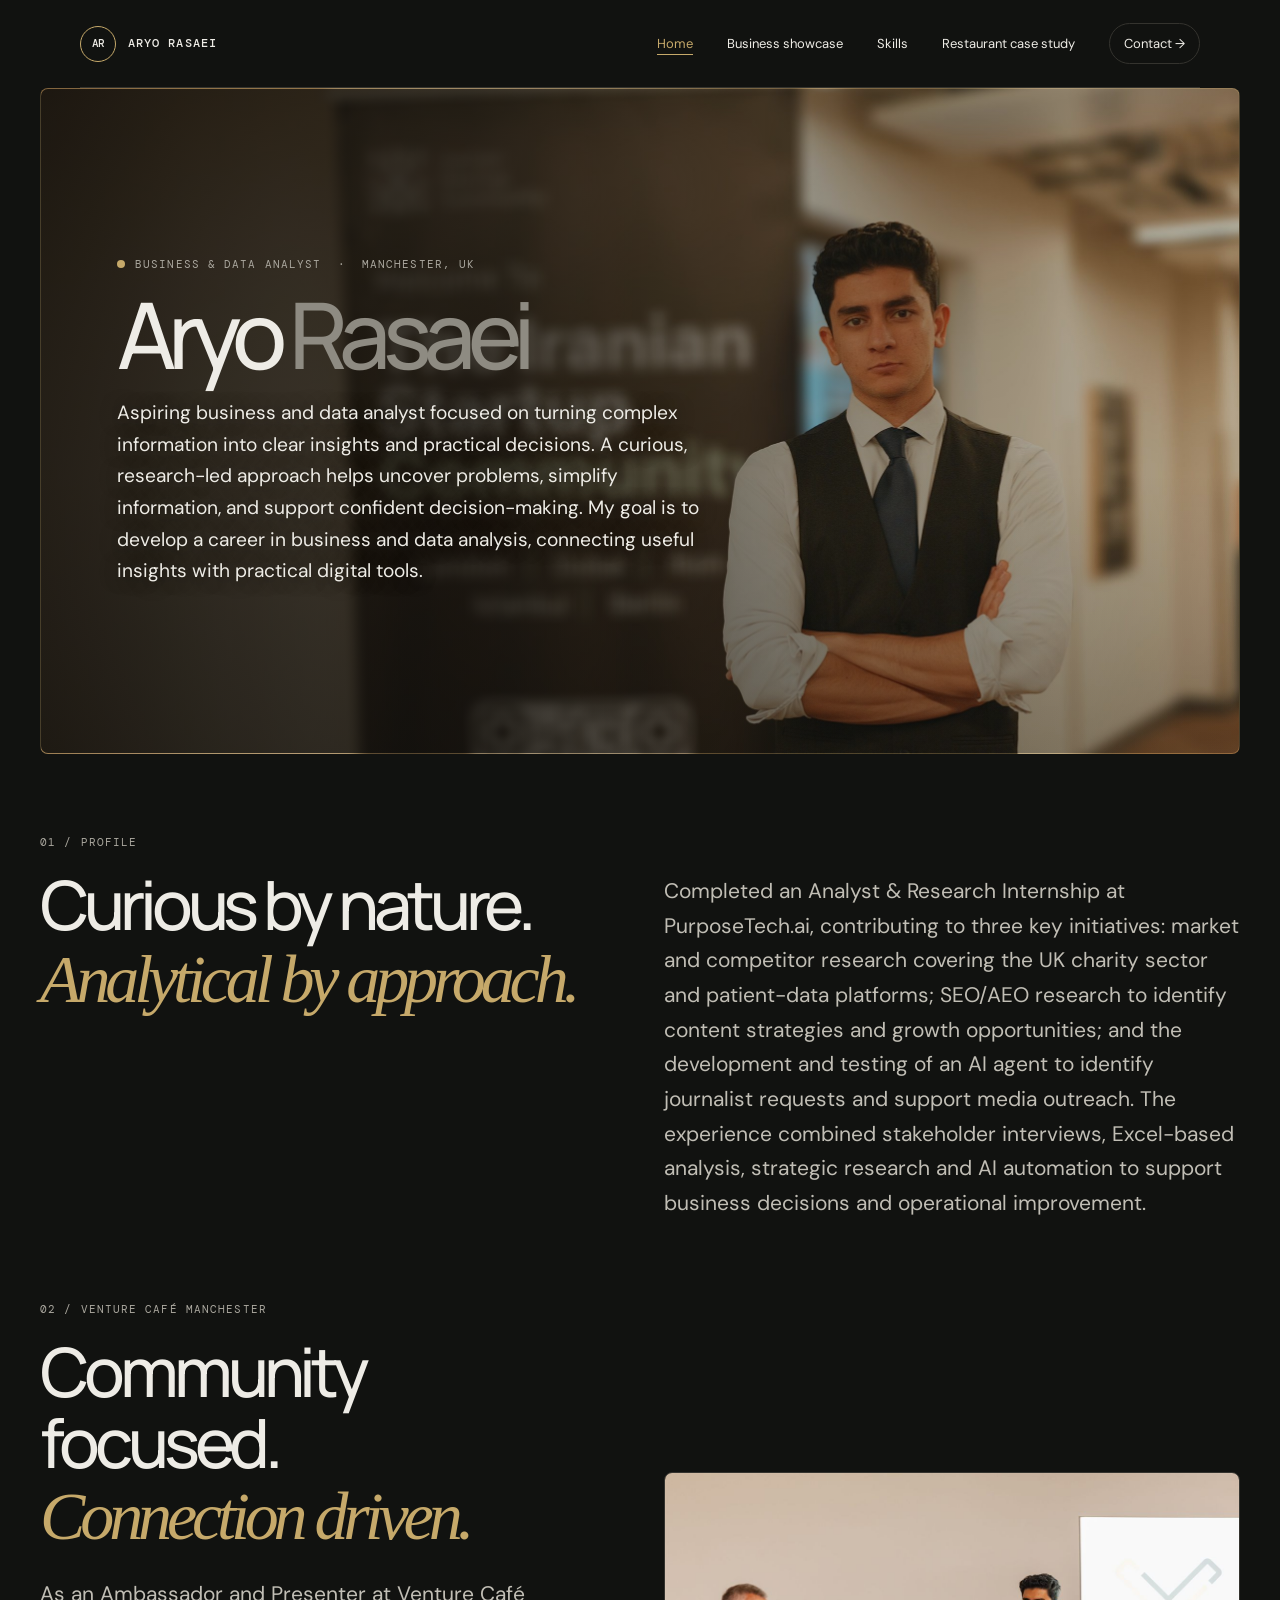
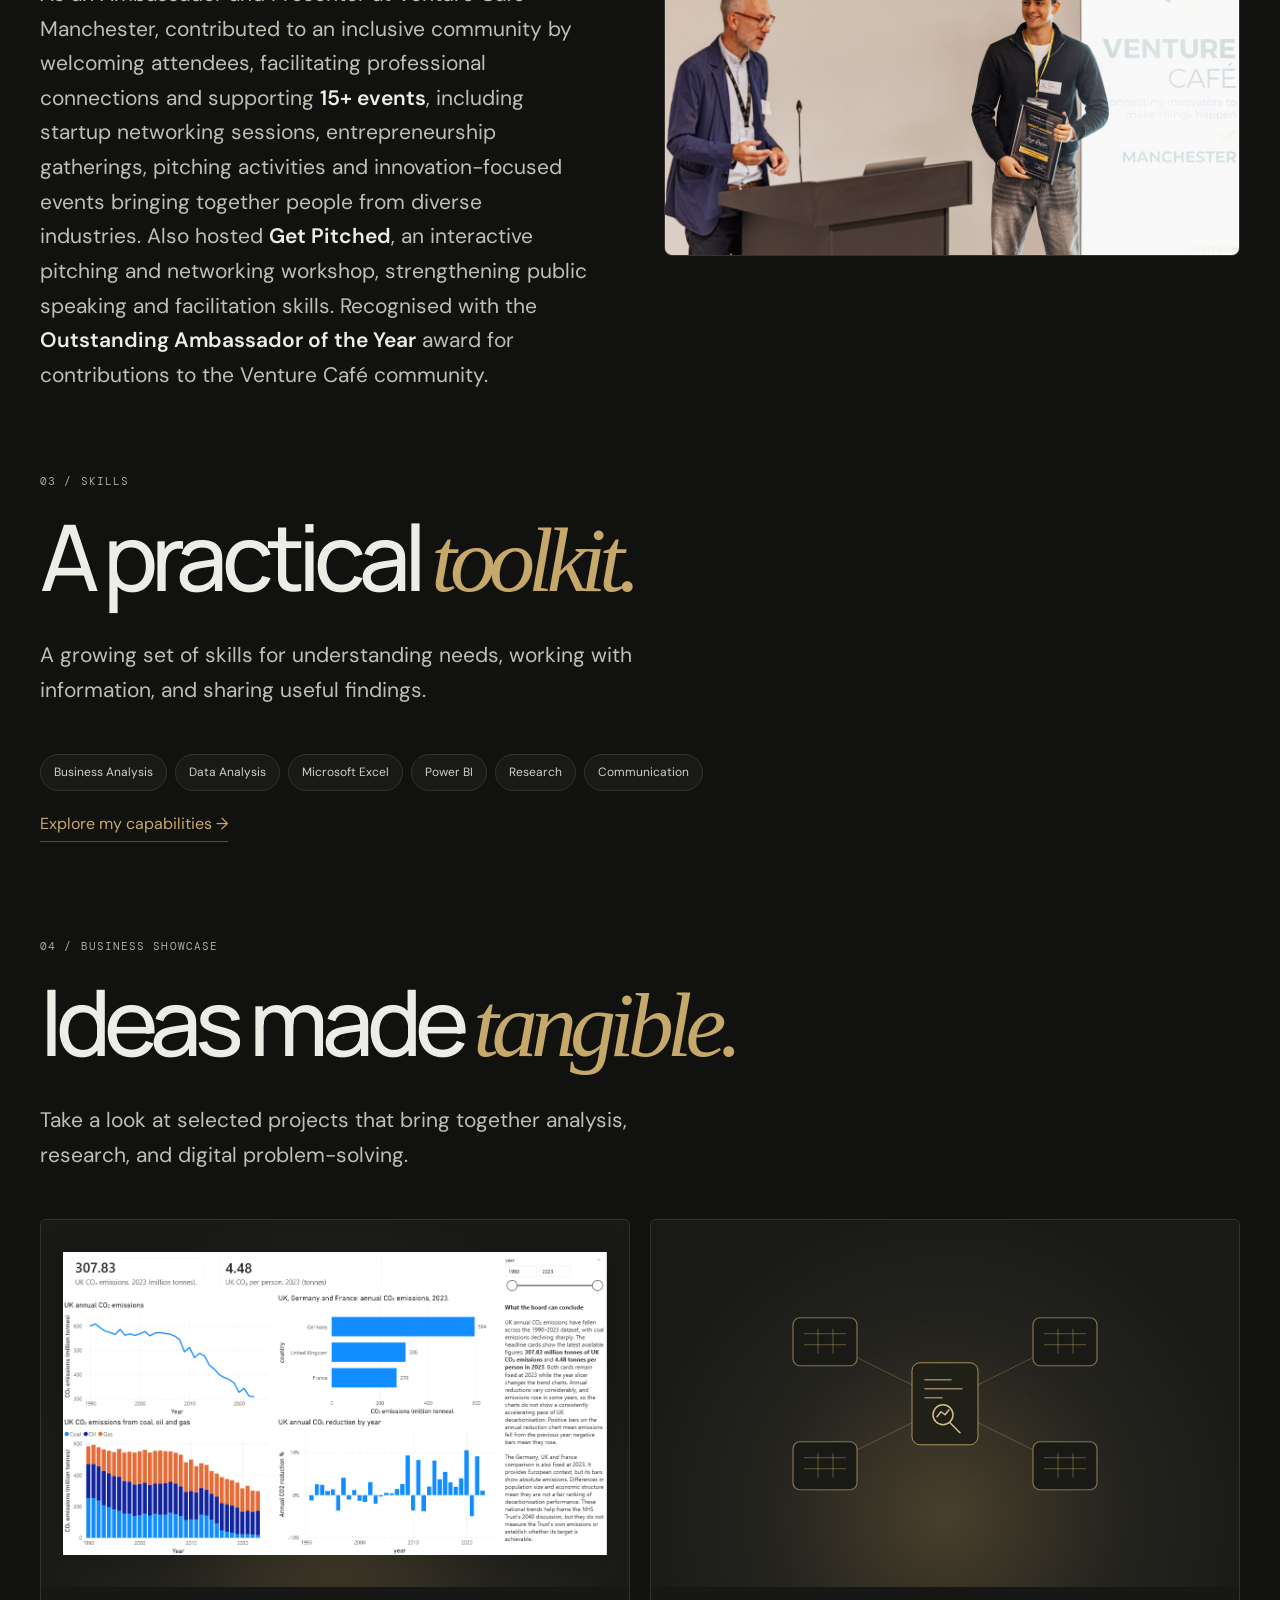
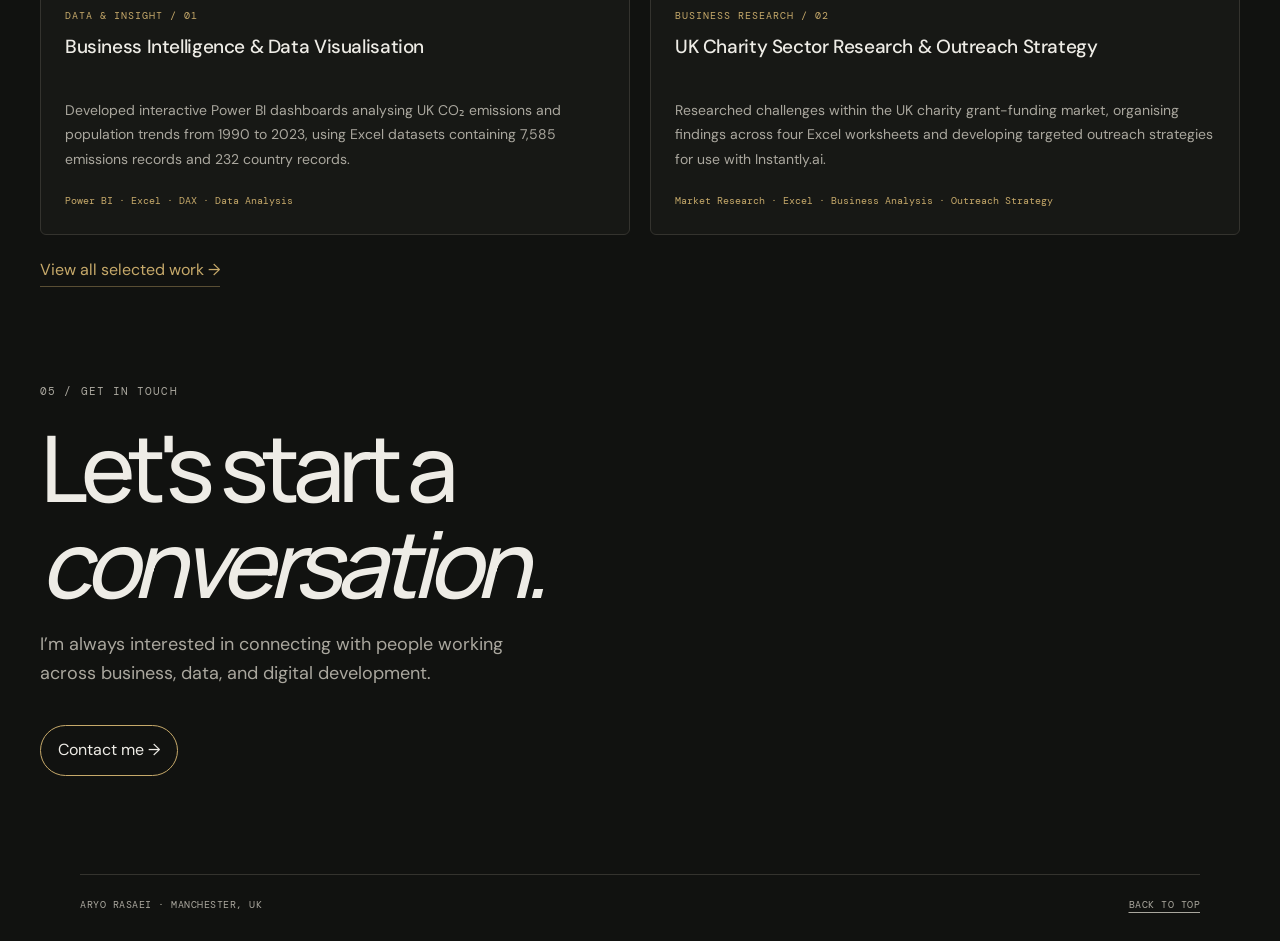
==== commit 56136d80: "Rename and optimise images - Give the Power BI screenshots descriptive file names - Remove the unuse" ====
--- a/index.html
+++ b/index.html
@@ -62,7 +62,7 @@
           <h2 class="page-title" id="venture-cafe-title"><span class="heading-word">Community</span> <span class="heading-word">focused.</span><br><em><span class="heading-word">Connection</span> <span class="heading-word">driven.</span></em></h2>
           <p class="hero-copy">As an Ambassador and Presenter at Venture Café Manchester, contributed to an inclusive community by welcoming attendees, facilitating professional connections and supporting <strong>15+ events</strong>, including startup networking sessions, entrepreneurship gatherings, pitching activities and innovation-focused events bringing together people from diverse industries. Also hosted <strong>Get Pitched</strong>, an interactive pitching and networking workshop, strengthening public speaking and facilitation skills. Recognised with the <strong>Outstanding Ambassador of the Year</strong> award for contributions to the Venture Café community.</p>
         </div>
-        <img class="venture-photo" src="assets/images/venture-cafe.jpg" width="1919" height="1279" alt="Aryo Rasaei holding his Outstanding Ambassador of the Year award beside a presenter at Venture Café Manchester." decoding="async">
+        <img class="venture-photo" src="assets/images/venture-cafe.jpg" width="1200" height="800" alt="Aryo Rasaei holding his Outstanding Ambassador of the Year award beside a presenter at Venture Café Manchester." decoding="async">
       </div>
     </section>
 
@@ -91,7 +91,7 @@
         <!-- Project card 1: Power BI dashboard (screenshot preview) -->
         <a class="work-card work-card-data" href="showcase.html#powerbi-project-title" aria-labelledby="home-powerbi-title" aria-describedby="home-powerbi-description">
           <span class="work-card-art">
-            <img class="work-card-visual work-card-dashboard" src="assets/images/Screenshot%202026-11-14%20224206.png" width="1165" height="650" alt="UK CO2 emissions Power BI dashboard showing headline figures, historical trends, fuel sources and a country comparison." decoding="async">
+            <img class="work-card-visual work-card-dashboard" src="assets/images/powerbi-emissions-dashboard.png" width="1165" height="650" alt="UK CO2 emissions Power BI dashboard showing headline figures, historical trends, fuel sources and a country comparison." decoding="async">
           </span>
           <span class="work-card-copy">
             <small>DATA &amp; INSIGHT / 01</small>
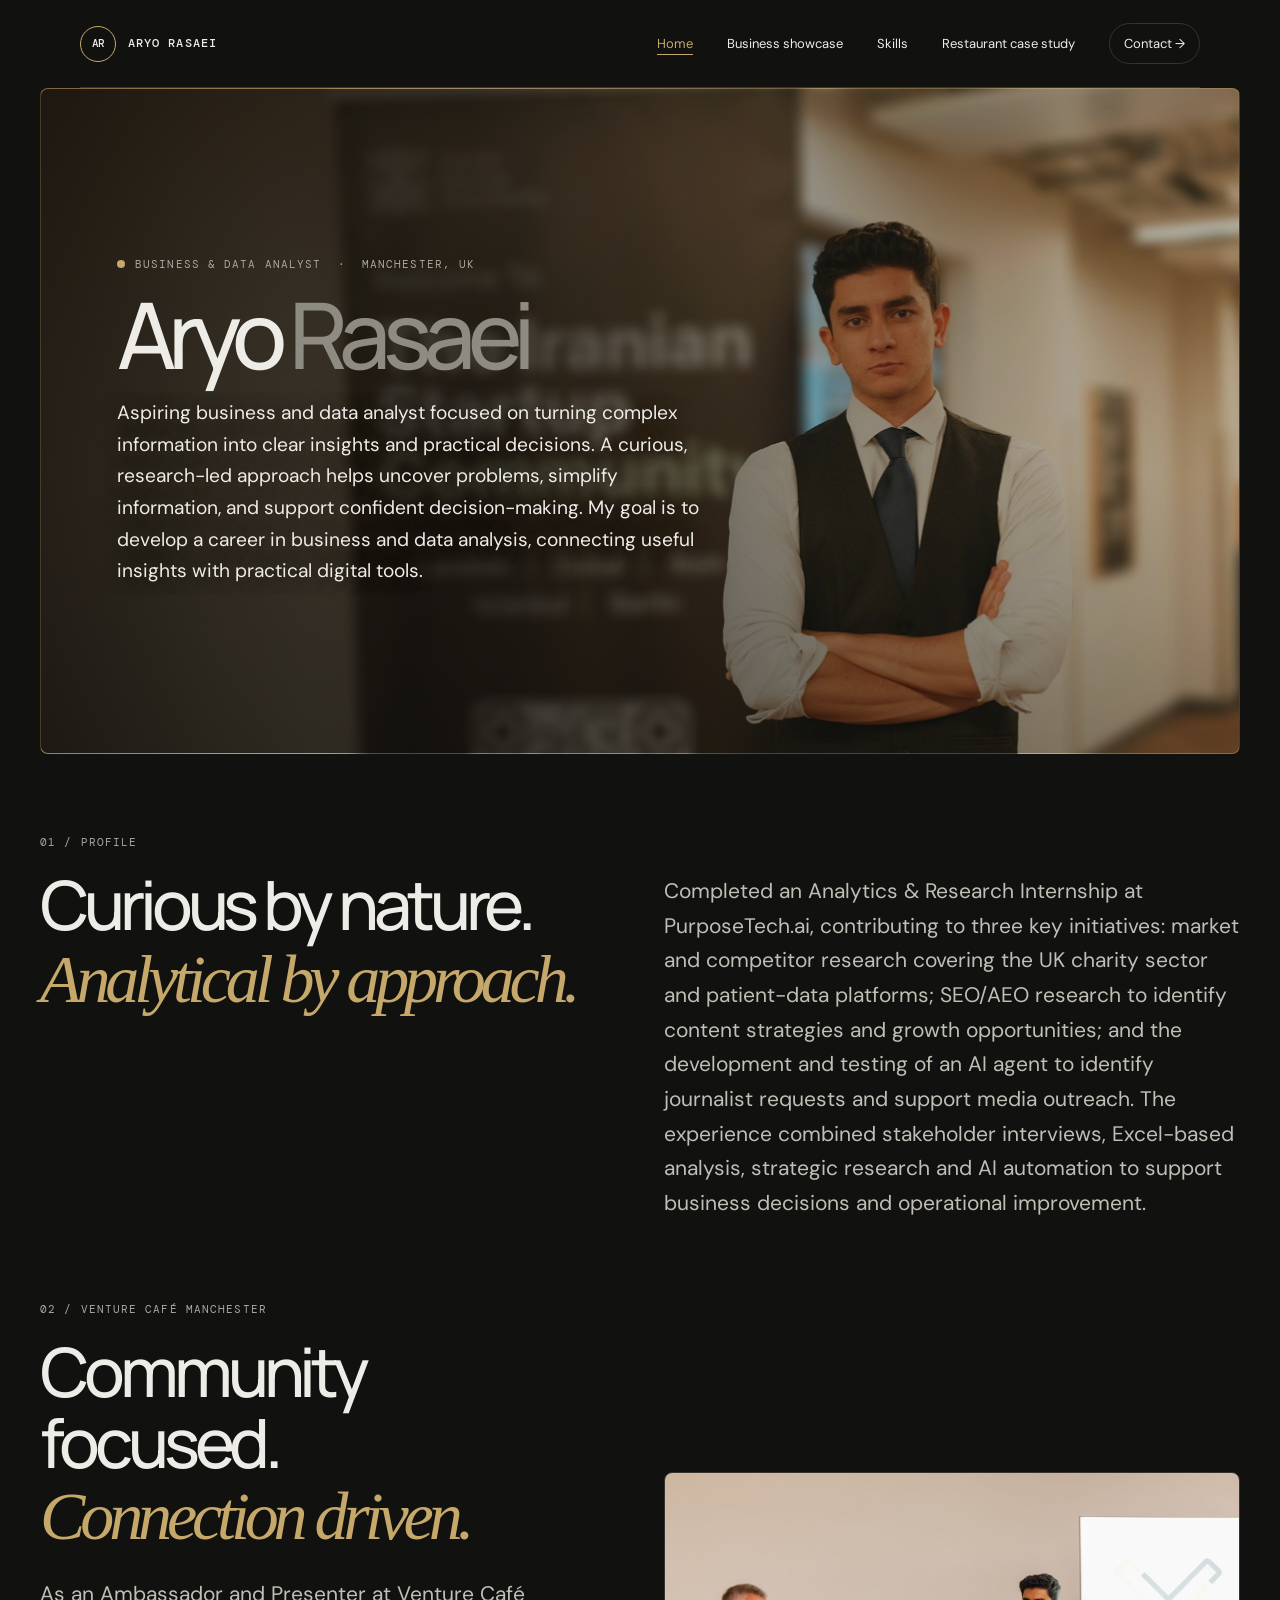
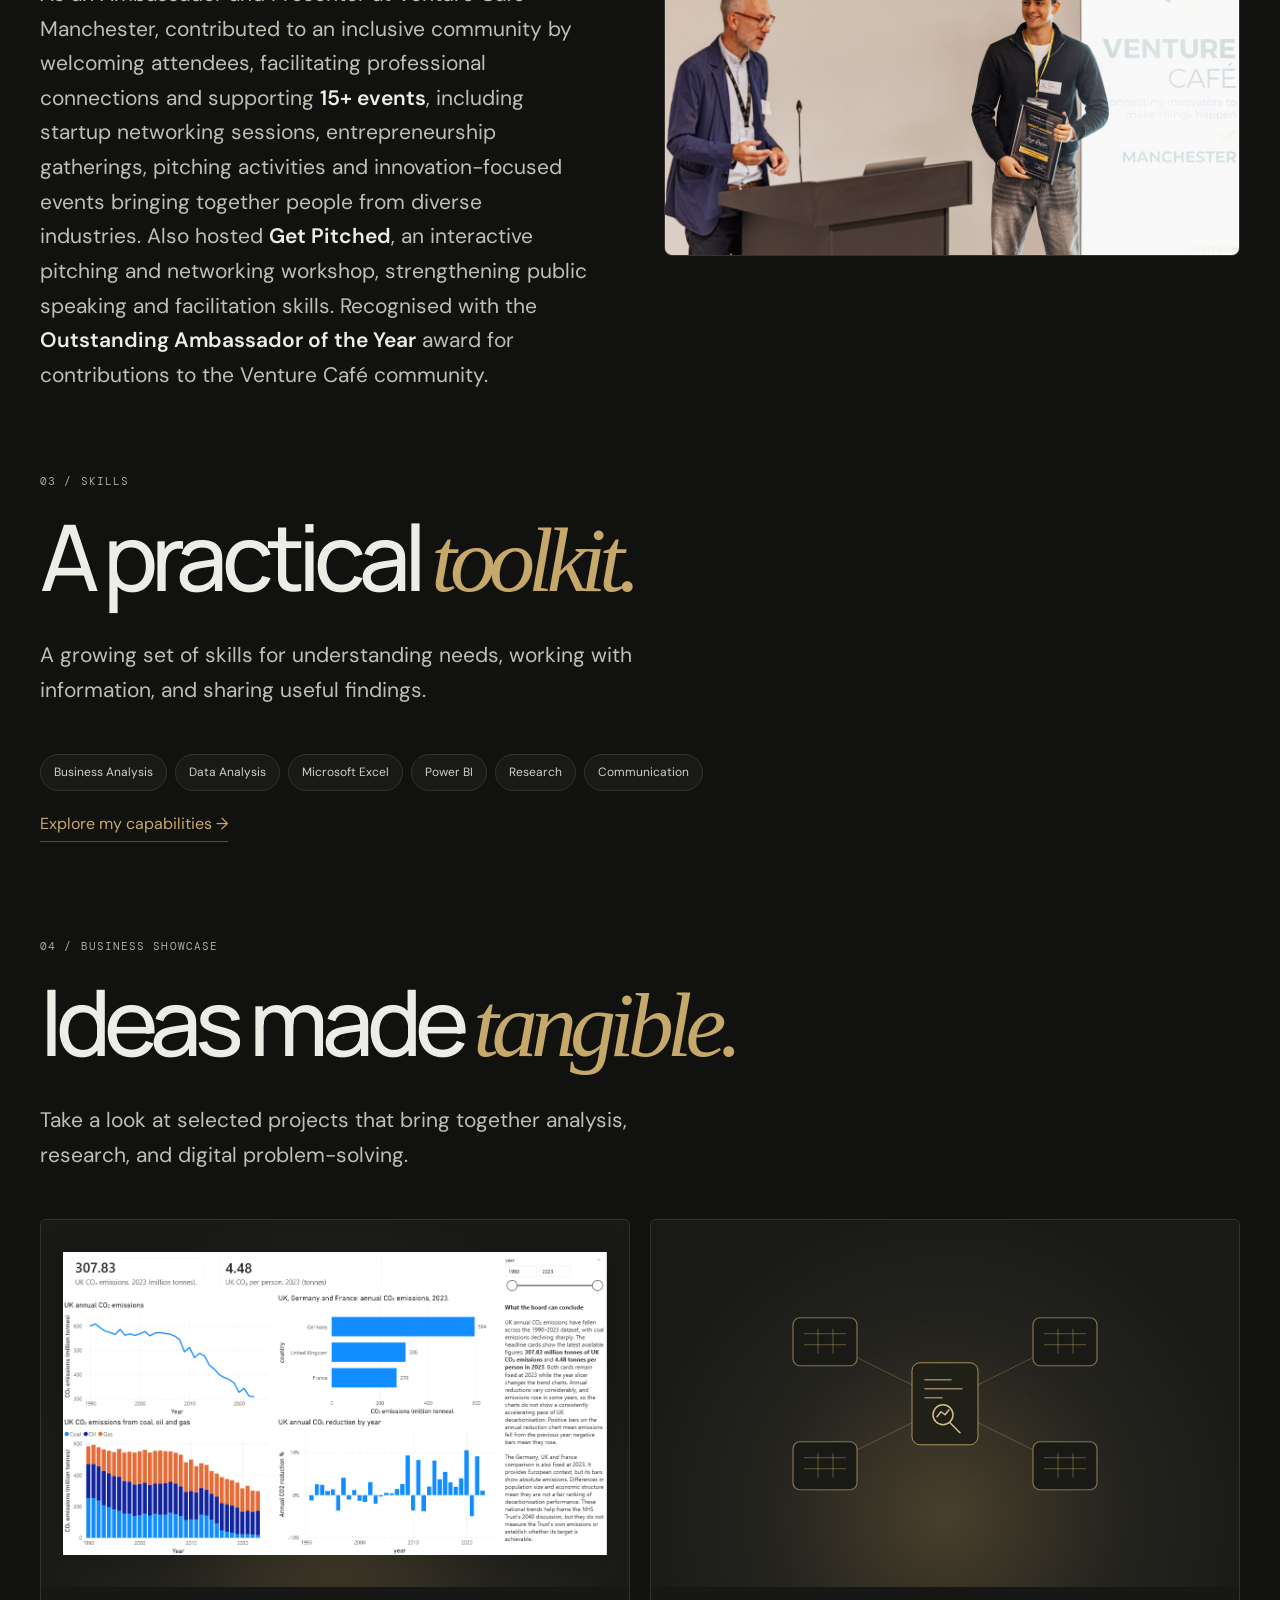
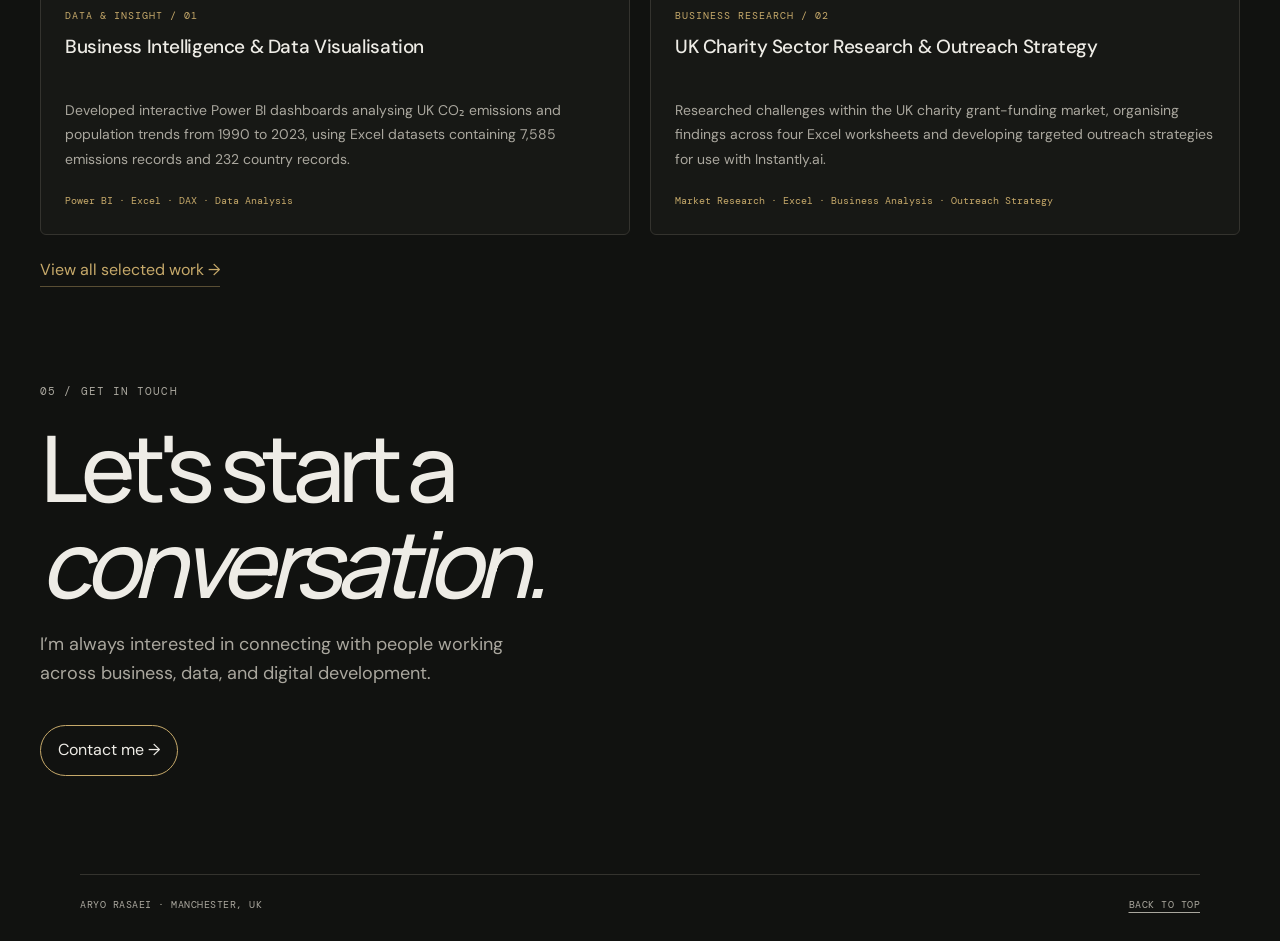
==== commit beabaa31: "Use correct internship title and degree name - Rename the PurposeTech.ai role to Analytics & Researc" ====
--- a/index.html
+++ b/index.html
@@ -50,7 +50,7 @@
       <p class="section-kicker">01 / Profile</p>
       <div class="about-layout">
         <h2 class="page-title" id="about-title"><span class="heading-word">Curious</span> <span class="heading-word">by</span> <span class="heading-word">nature.</span><br><em><span class="heading-word">Analytical</span> <span class="heading-word">by</span> <span class="heading-word">approach.</span></em></h2>
-        <p class="hero-copy">Completed an Analyst &amp; Research Internship at PurposeTech.ai, contributing to three key initiatives: market and competitor research covering the UK charity sector and patient-data platforms; SEO/AEO research to identify content strategies and growth opportunities; and the development and testing of an AI agent to identify journalist requests and support media outreach. The experience combined stakeholder interviews, Excel-based analysis, strategic research and AI automation to support business decisions and operational improvement.</p>
+        <p class="hero-copy">Completed an Analytics &amp; Research Internship at PurposeTech.ai, contributing to three key initiatives: market and competitor research covering the UK charity sector and patient-data platforms; SEO/AEO research to identify content strategies and growth opportunities; and the development and testing of an AI agent to identify journalist requests and support media outreach. The experience combined stakeholder interviews, Excel-based analysis, strategic research and AI automation to support business decisions and operational improvement.</p>
       </div>
     </section>
 
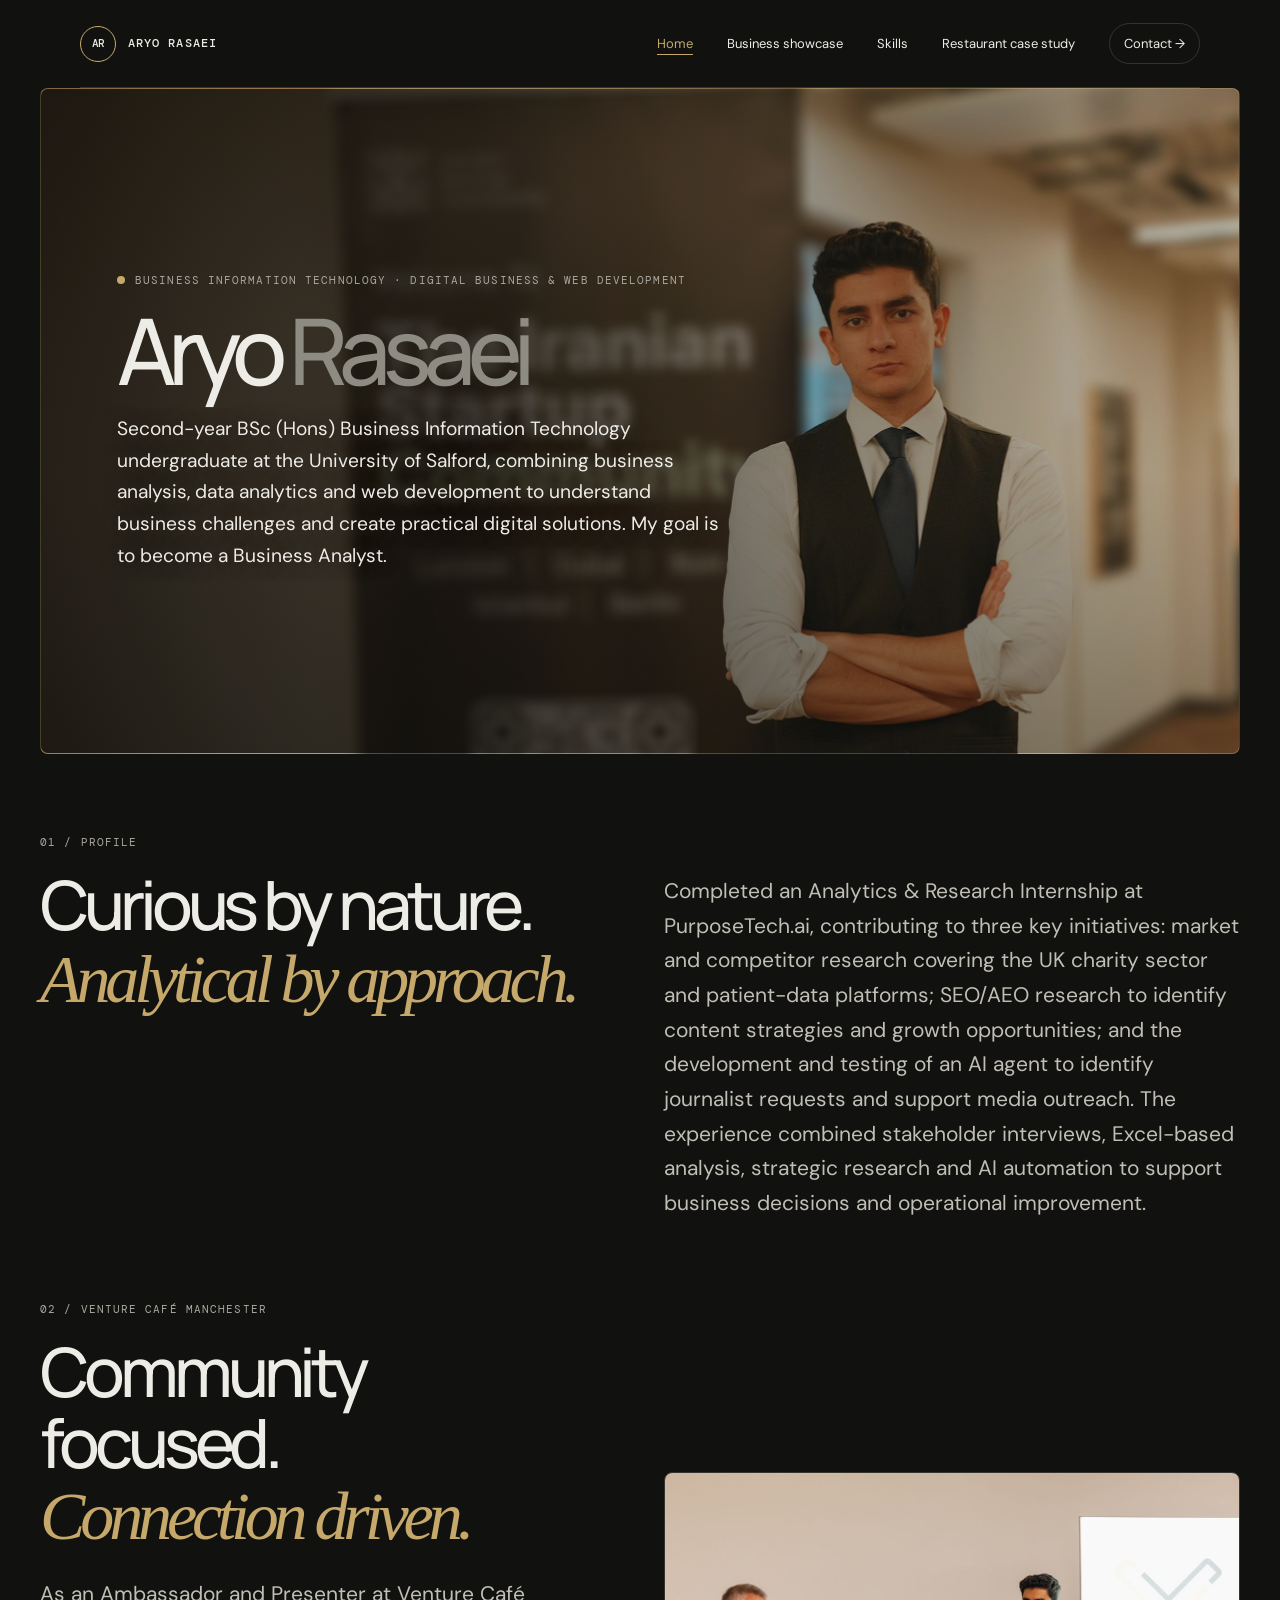
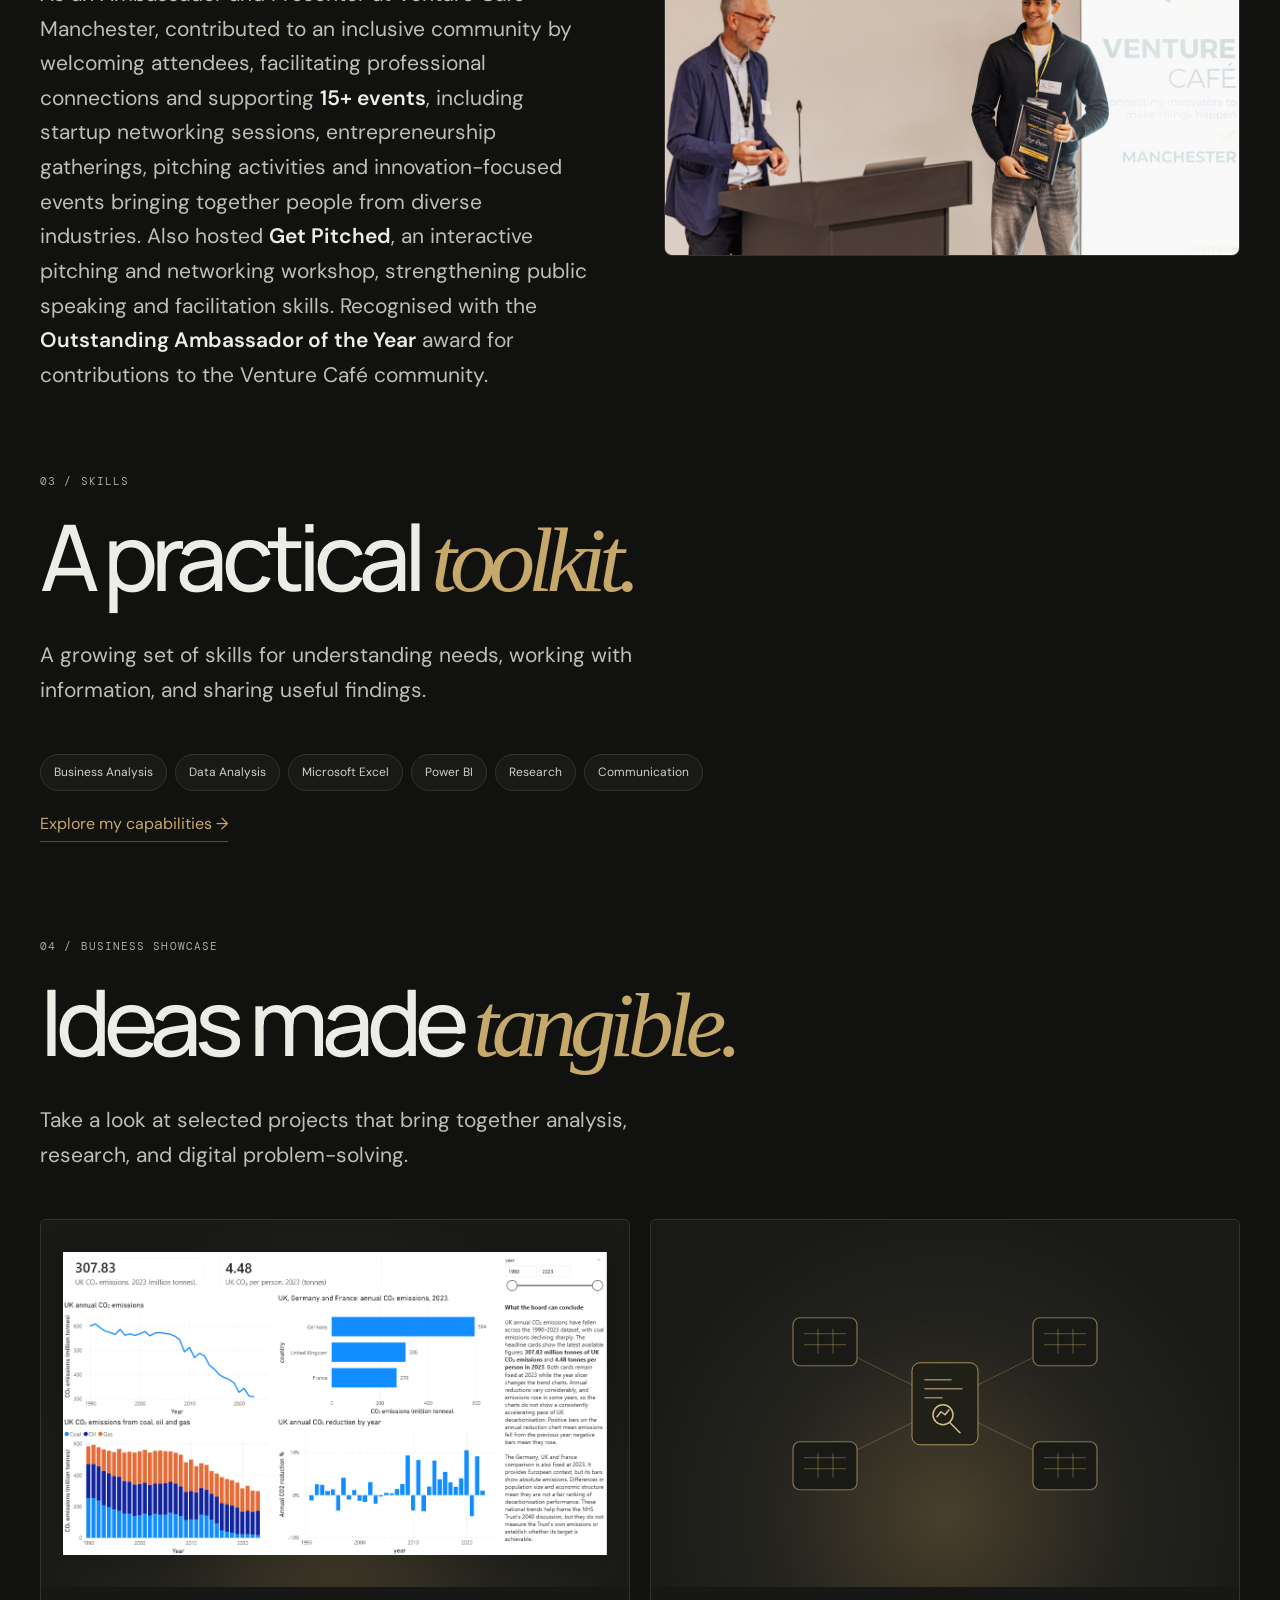
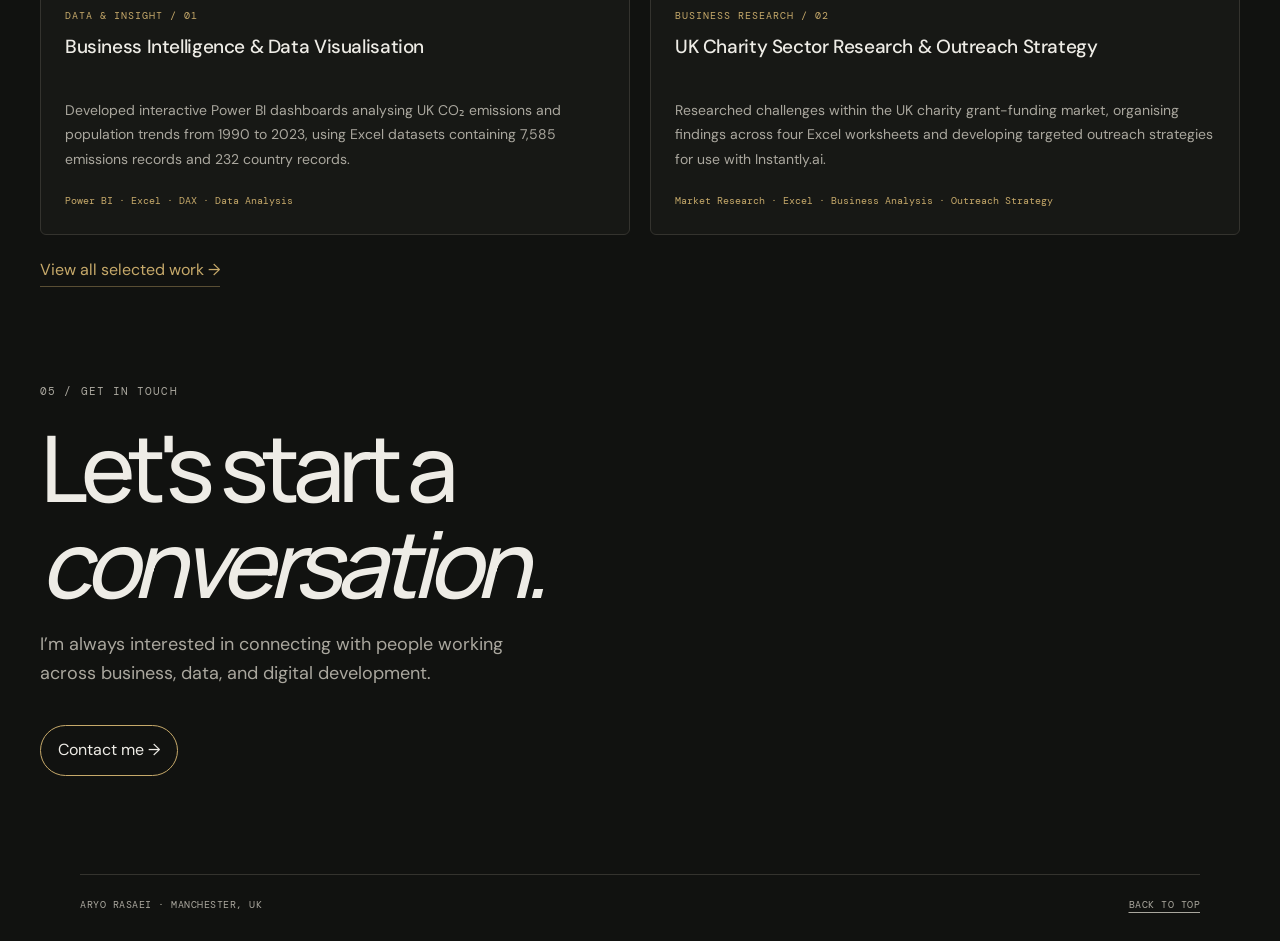
==== commit 974a5784: "Update portfolio introduction Revise the meta description and hero copy to reflect Aryo's Business I" ====
--- a/index.html
+++ b/index.html
@@ -4,7 +4,7 @@
   <meta charset="utf-8">
   <meta name="viewport" content="width=device-width, initial-scale=1">
   <meta name="theme-color" content="#111210">
-  <meta name="description" content="Aryo Rasaei is an aspiring business and data analyst who turns information into clear insights and practical decisions.">
+  <meta name="description" content="Aryo Rasaei, a Business Information Technology undergraduate developing digital business expertise through business analysis, data analytics and web application development.">
   <title>Aryo Rasaei · Portfolio</title>
   <link rel="icon" href="assets/images/favicon.svg" type="image/svg+xml">
   <!-- Web fonts: DM Sans (body), DM Mono (labels) and Manrope (headings) -->
@@ -39,9 +39,9 @@
     <!-- Hero: name and introduction over the background photo -->
     <section class="hero hero-cinematic" id="home" aria-label="Introduction">
       <div class="hero-overlay">
-        <div class="eyebrow reveal"><span class="status-dot"></span>Business &amp; data analyst&nbsp; &middot; &nbsp;Manchester, UK</div>
+        <div class="eyebrow reveal"><span class="status-dot"></span>BUSINESS INFORMATION TECHNOLOGY &middot; DIGITAL BUSINESS &amp; WEB DEVELOPMENT</div>
         <h1 class="reveal delay-1"><span class="name-word">Aryo</span> <span class="soft name-word">Rasaei</span></h1>
-        <p class="hero-intro reveal delay-2">Aspiring business and data analyst focused on turning complex information into clear insights and practical decisions. A curious, research-led approach helps uncover problems, simplify information, and support confident decision-making. My goal is to develop a career in business and data analysis, connecting useful insights with practical digital tools.</p>
+        <p class="hero-intro reveal delay-2">Second-year BSc (Hons) Business Information Technology undergraduate at the University of Salford, combining business analysis, data analytics and web development to understand business challenges and create practical digital solutions. My goal is to become a Business Analyst.</p>
       </div>
     </section>
 
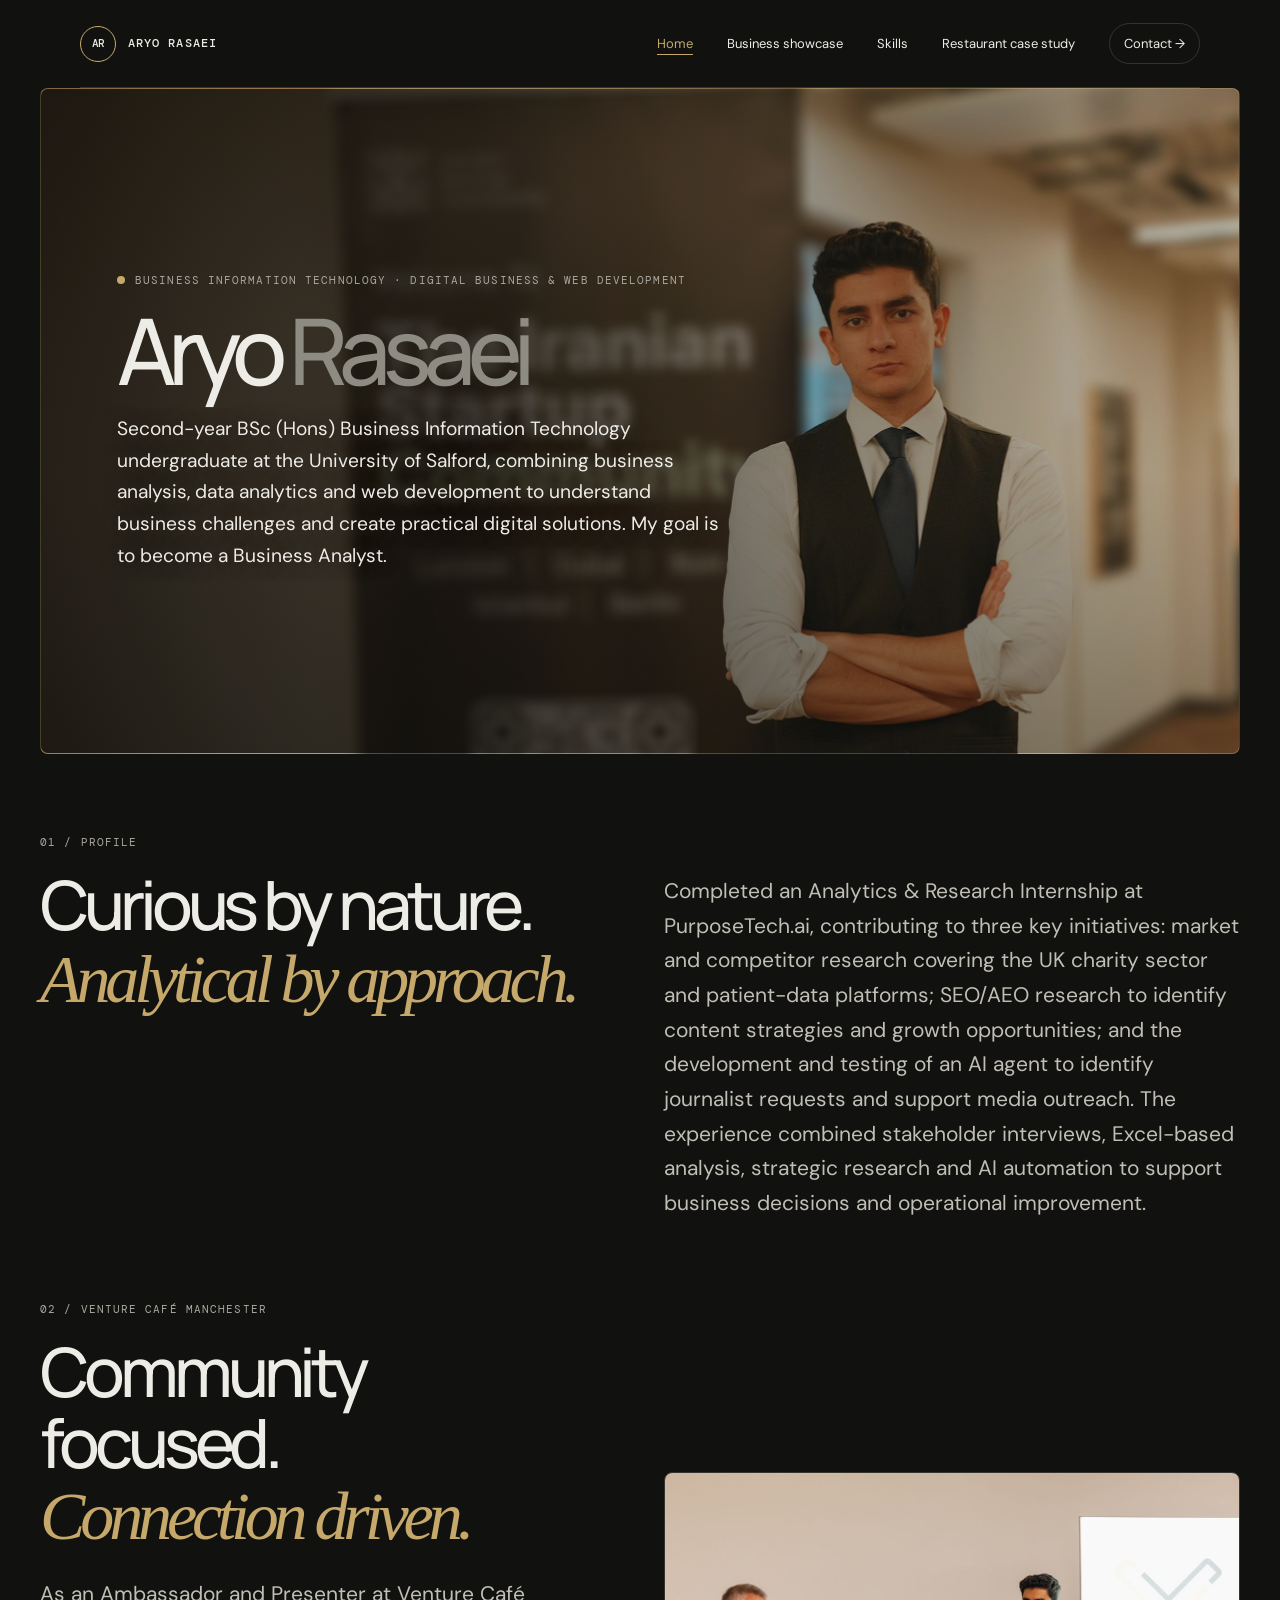
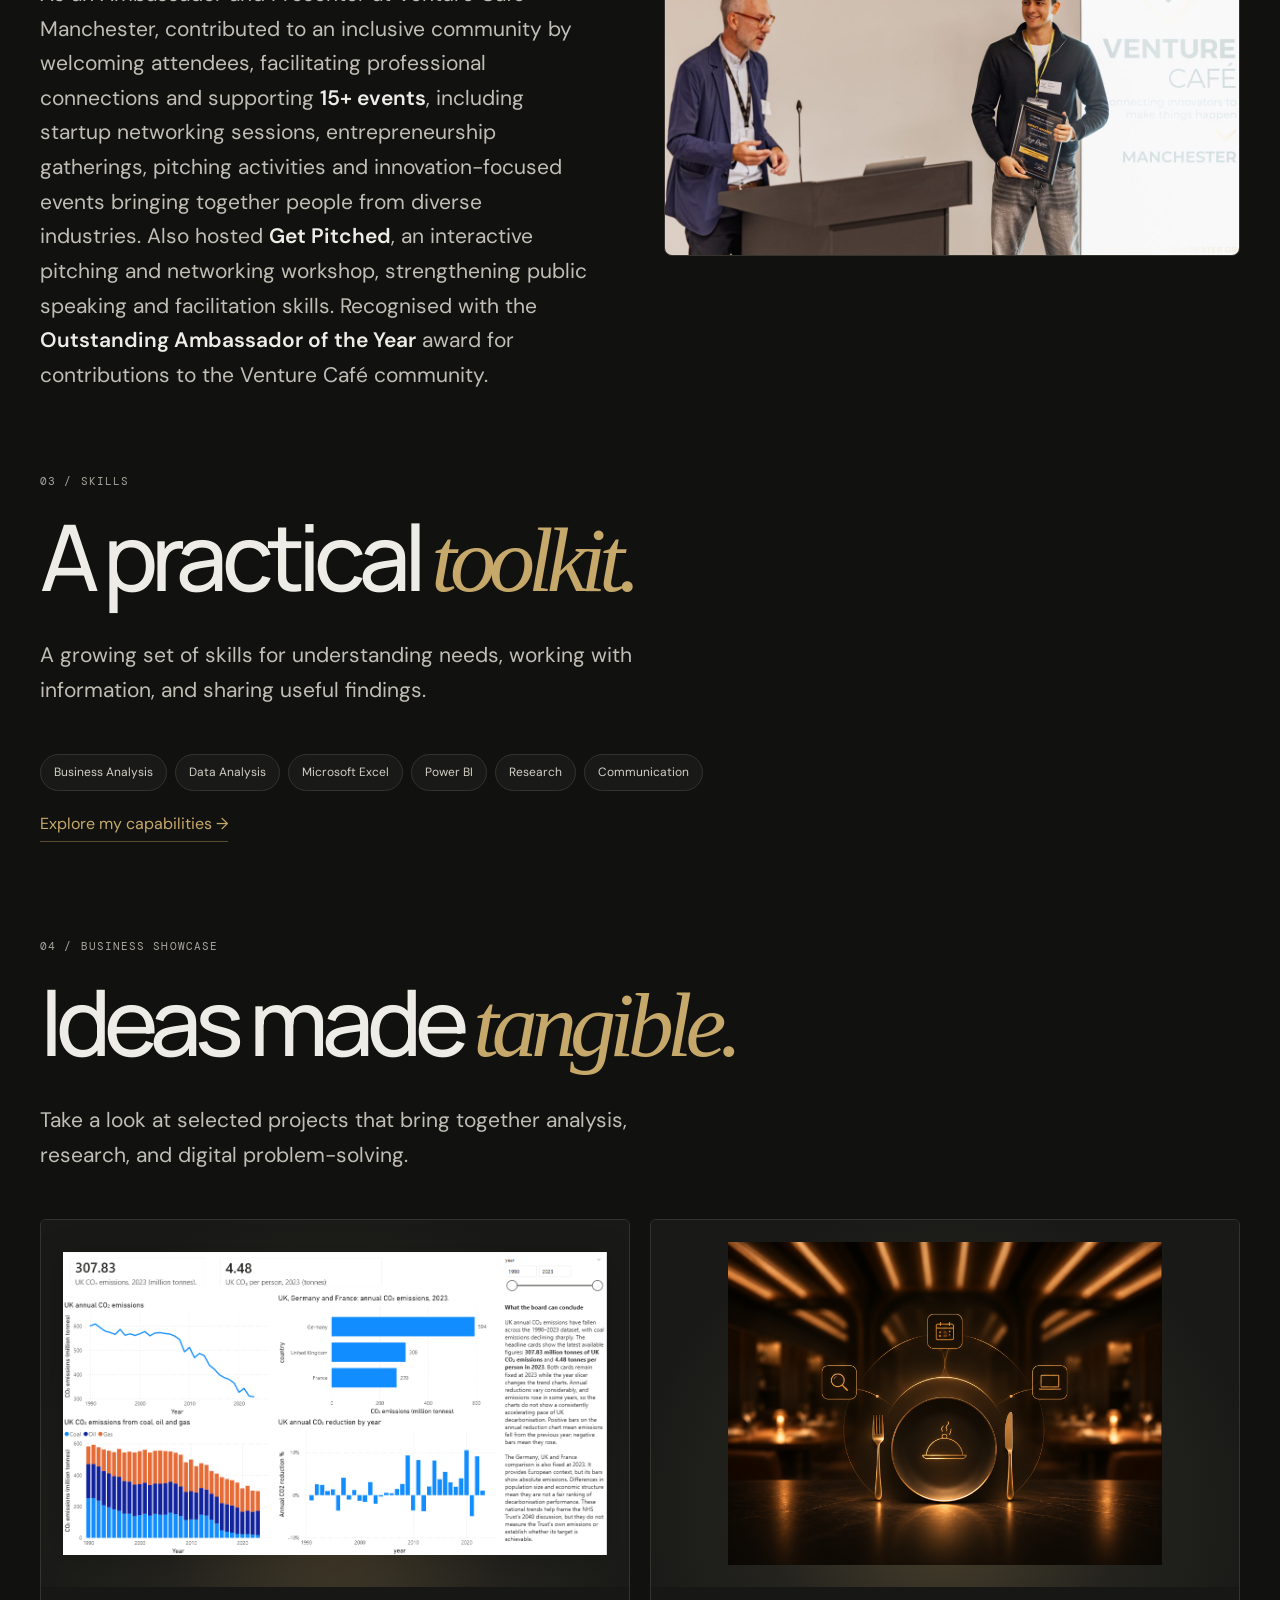
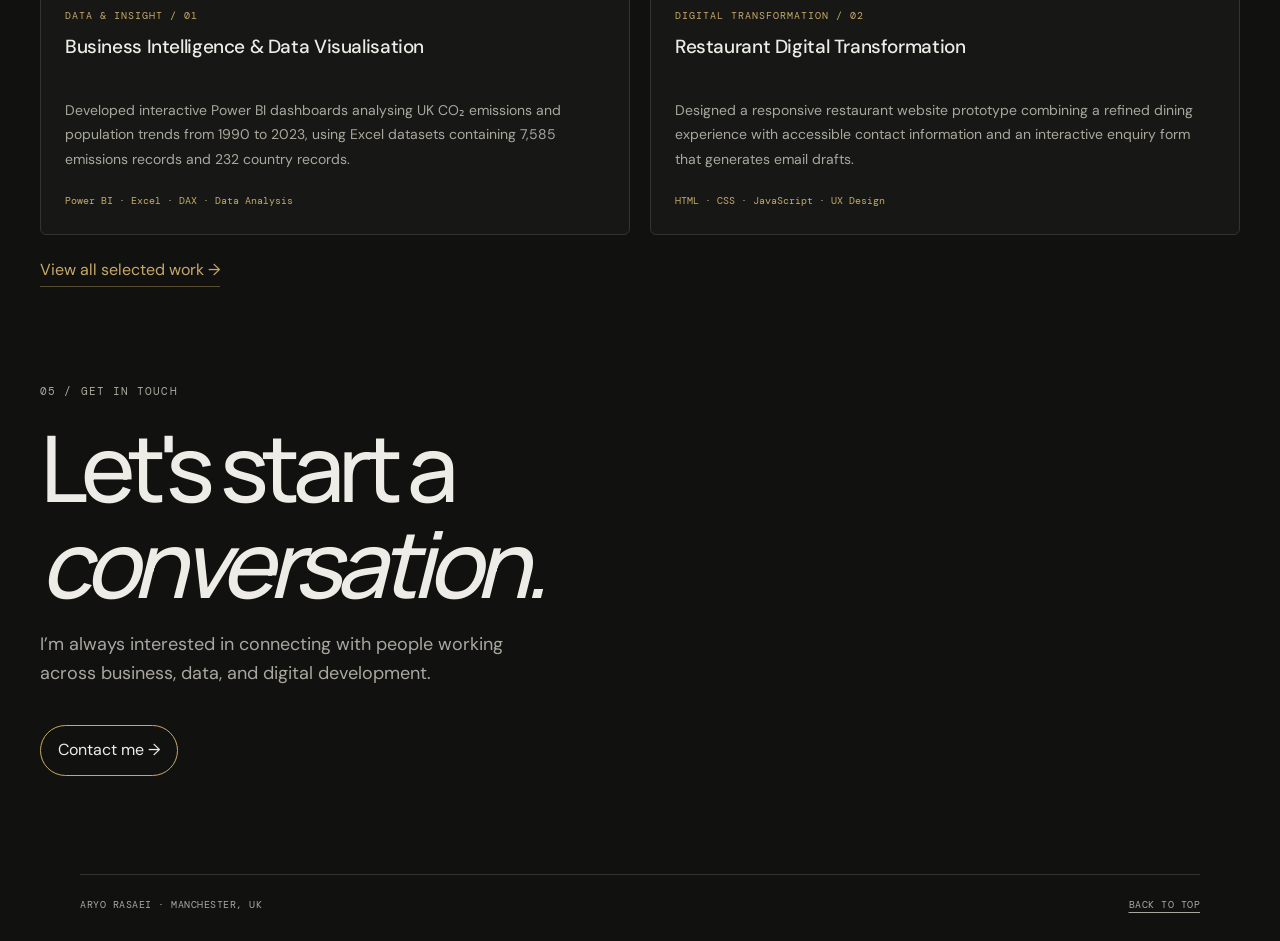
==== commit 02d92c91: "Replace research card with restaurant project Update the homepage project card to showcase the resta" ====
--- a/index.html
+++ b/index.html
@@ -100,37 +100,16 @@
             <span class="work-card-skills">Power BI &middot; Excel &middot; DAX &middot; Data Analysis</span>
           </span>
         </a>
-        <!-- Project card 2: charity sector research (decorative inline SVG) -->
-        <a class="work-card work-card-research" href="showcase.html#research-project-title" aria-labelledby="home-research-title" aria-describedby="home-research-description">
-          <span class="work-card-art" aria-hidden="true">
-            <!-- Four worksheet nodes connect to a central research document. -->
-            <svg class="work-card-visual work-card-research-map" viewBox="0 0 480 270" focusable="false" fill="none">
-              <g stroke="#c6a96a" stroke-width="1" opacity=".32">
-                <path d="M207 116 120 73M273 116l87-43M207 154l-87 43M273 154l87 43" />
-                <circle cx="240" cy="135" r="80" stroke-dasharray="2 9" opacity=".3" />
-              </g>
-              <g fill="#191a16" stroke="#c6a96a" stroke-width="1.2" stroke-opacity=".6">
-                <rect x="88" y="49" width="64" height="48" rx="7" />
-                <rect x="328" y="49" width="64" height="48" rx="7" />
-                <rect x="88" y="173" width="64" height="48" rx="7" />
-                <rect x="328" y="173" width="64" height="48" rx="7" />
-              </g>
-              <g stroke="#c6a96a" stroke-width="1" opacity=".42">
-                <path d="M99 65h42M99 76h42M113 60v25M128 60v25M339 65h42M339 76h42M353 60v25M368 60v25M99 189h42M99 200h42M113 184v25M128 184v25M339 189h42M339 200h42M353 184v25M368 184v25" />
-              </g>
-              <rect x="207" y="94" width="66" height="82" rx="8" fill="#202019" stroke="#c6a96a" stroke-opacity=".8" />
-              <g stroke="#d4bd88" stroke-width="1.5" stroke-linecap="round" stroke-linejoin="round">
-                <path d="M220 111h26M220 120h37M220 129h17" opacity=".65" />
-                <circle cx="238" cy="146" r="10" />
-                <path d="m245 154 10 10M232 148l4-5 4 3 4-5" />
-              </g>
-            </svg>
+        <!-- Project card 2: restaurant digital transformation. Add the supplied image at this exact root-relative file location. -->
+        <a class="work-card work-card-restaurant" href="showcase.html#restaurant-project-title" aria-labelledby="home-restaurant-title" aria-describedby="home-restaurant-description">
+          <span class="work-card-art">
+            <img class="work-card-visual" src="golden_dining_network_in_luxury_restaurant.png" alt="Golden plate, fork and knife with connected booking icons against a softly blurred luxury restaurant interior." decoding="async">
           </span>
           <span class="work-card-copy">
-            <small>BUSINESS RESEARCH / 02</small>
-            <strong id="home-research-title">UK Charity Sector Research &amp; Outreach Strategy</strong>
-            <span class="work-card-description" id="home-research-description">Researched challenges within the UK charity grant-funding market, organising findings across four Excel worksheets and developing targeted outreach strategies for use with Instantly.ai.</span>
-            <span class="work-card-skills">Market Research &middot; Excel &middot; Business Analysis &middot; Outreach Strategy</span>
+            <small>DIGITAL TRANSFORMATION / 02</small>
+            <strong id="home-restaurant-title">Restaurant Digital Transformation</strong>
+            <span class="work-card-description" id="home-restaurant-description">Designed a responsive restaurant website prototype combining a refined dining experience with accessible contact information and an interactive enquiry form that generates email drafts.</span>
+            <span class="work-card-skills">HTML &middot; CSS &middot; JavaScript &middot; UX Design</span>
           </span>
         </a>
       </div>
